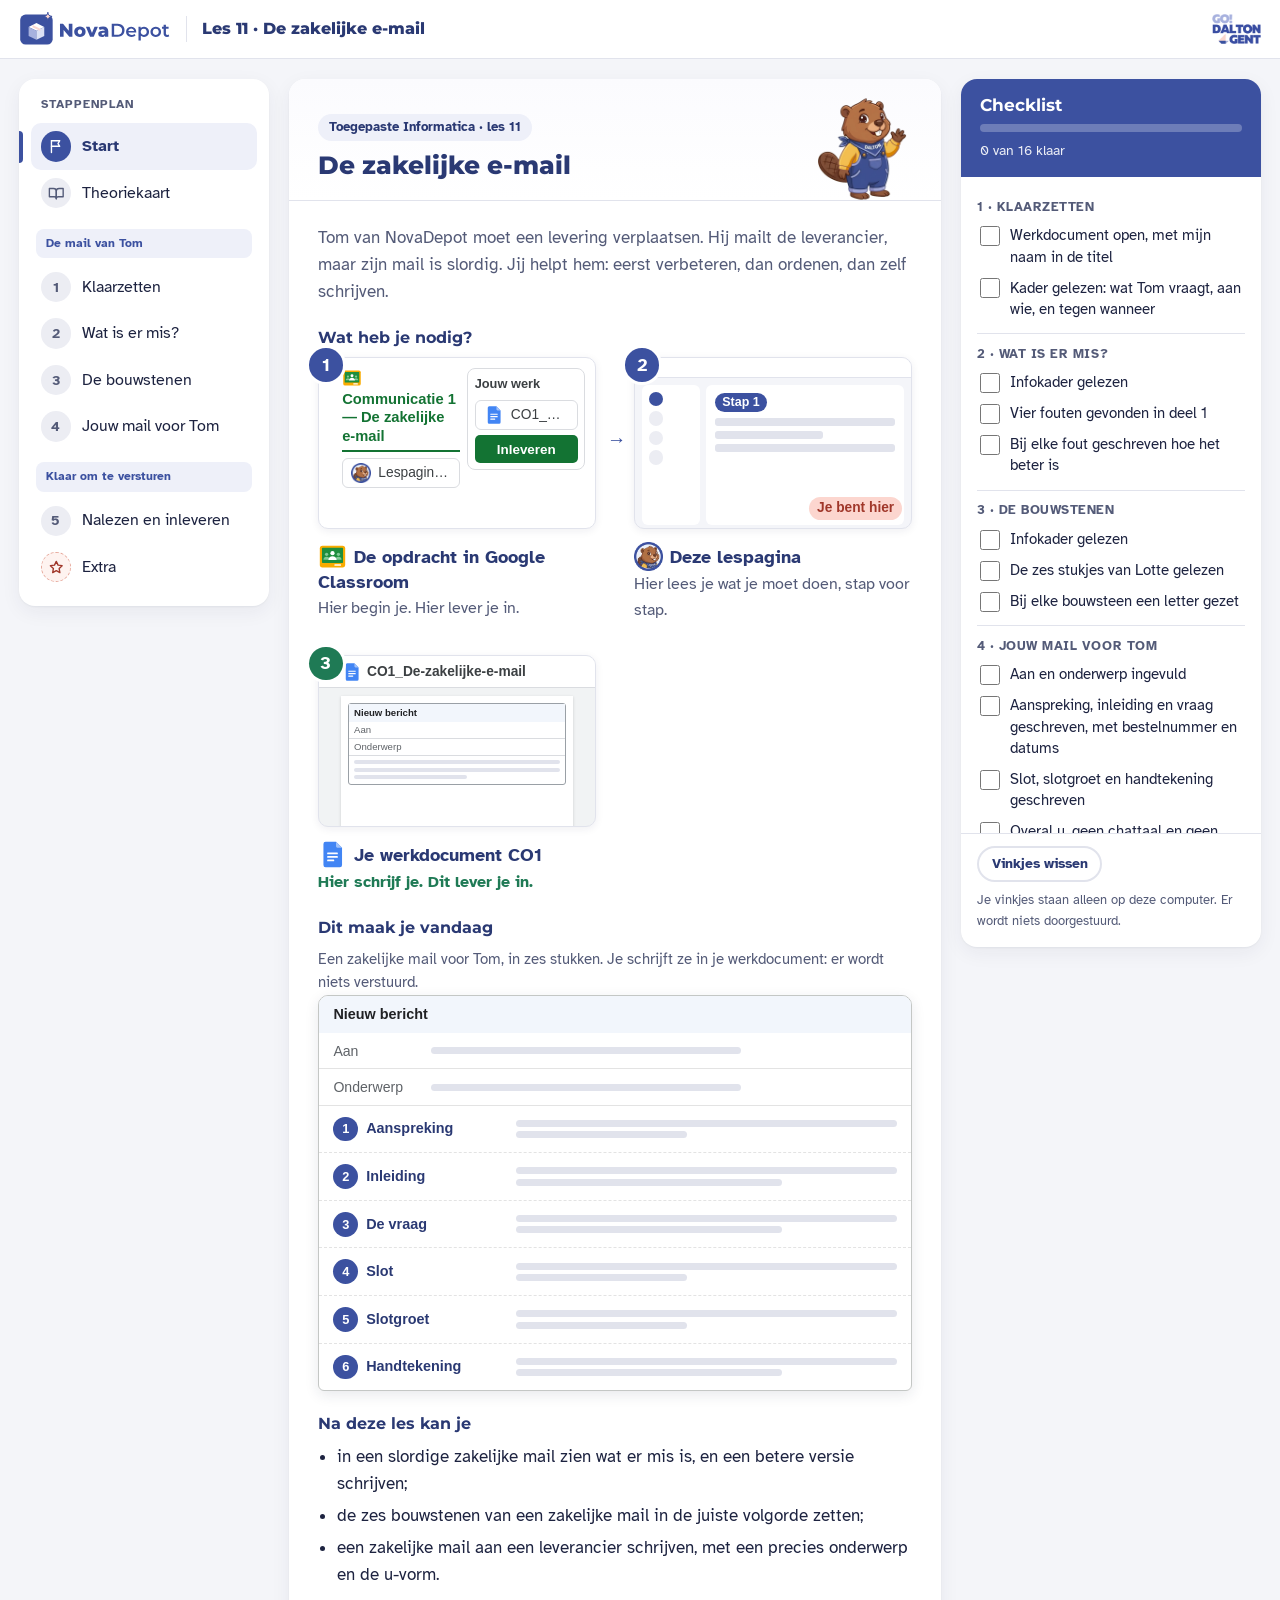
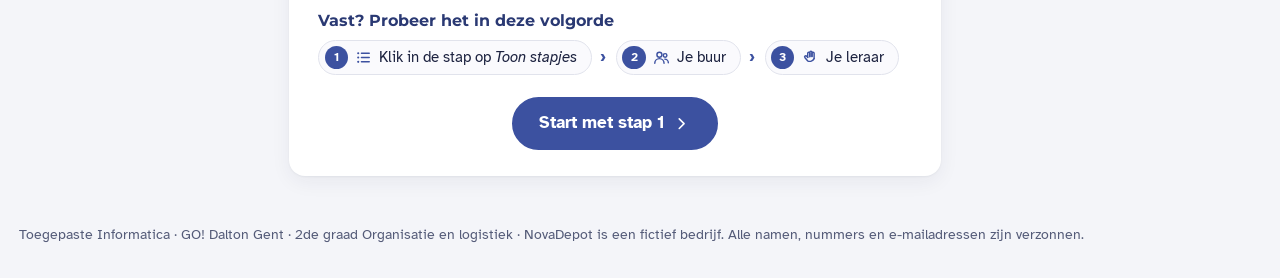
==== index.html @ 50ec6462 "Les 11 ORLO: De zakelijke e-mail (Communicatie 1) Co-Authored-By: Claude Sonnet 5.5 <noreply@anthrop" ====
<!DOCTYPE html>
<html lang="nl-BE">
<head>
  <meta charset="UTF-8">
  <meta name="viewport" content="width=device-width, initial-scale=1">
  <title>Lespagina · Les 11 · De zakelijke e-mail · NovaDepot</title>
  <link rel="icon" href="assets/logos/lespagina-icon.png" type="image/png">
  <link rel="stylesheet" href="css/style.css">
</head>
<body data-storage="novadepot_mail_v1_" data-modus-start="stap" data-laatste-stap="5" data-ai-hulp="uit">

<!-- Pictogrammen: eenvoudige lijntekeningen, eigen werk. Gebruik: een svg met class "ic" en daarin use met href naar het symbool. -->
<svg xmlns="http://www.w3.org/2000/svg" style="display:none">
  <symbol id="i-flag" viewBox="0 0 24 24"><path d="M5 21V4"/><path d="M5 4h12l-2.5 4 2.5 4H5"/></symbol>
  <symbol id="i-book" viewBox="0 0 24 24"><path d="M2 5h6a4 4 0 0 1 4 4v11a3 3 0 0 0-3-3H2z"/><path d="M22 5h-6a4 4 0 0 0-4 4v11a3 3 0 0 1 3-3h7z"/></symbol>
  <symbol id="i-check" viewBox="0 0 24 24"><path d="M5 12.5l4.5 4.5L19 7.5"/></symbol>
  <symbol id="i-check-circle" viewBox="0 0 24 24"><circle cx="12" cy="12" r="9"/><path d="M8 12.5l2.7 2.7L16 10"/></symbol>
  <symbol id="i-list" viewBox="0 0 24 24"><path d="M9 6h11M9 12h11M9 18h11"/><path d="M4.5 6h.01M4.5 12h.01M4.5 18h.01" stroke-width="3"/></symbol>
  <symbol id="i-bulb" viewBox="0 0 24 24"><path d="M9 18h6M10 21h4"/><path d="M12 3a6 6 0 0 0-4 10.5c.7.7 1 1.5 1 2.5h6c0-1 .3-1.8 1-2.5A6 6 0 0 0 12 3z"/></symbol>
  <symbol id="i-alert" viewBox="0 0 24 24"><path d="M12 3.5l9.5 17h-19z"/><path d="M12 10v4.5M12 17.5h.01"/></symbol>
  <symbol id="i-help" viewBox="0 0 24 24"><circle cx="12" cy="12" r="9"/><path d="M9.6 9.3a2.5 2.5 0 1 1 3.4 2.5c-.6.3-1 .8-1 1.5v.4M12 17h.01"/></symbol>
  <symbol id="i-monitor" viewBox="0 0 24 24"><rect x="3" y="4" width="18" height="12" rx="2"/><path d="M8 20h8M12 16v4"/></symbol>
  <symbol id="i-folder" viewBox="0 0 24 24"><path d="M3 6.5A1.5 1.5 0 0 1 4.5 5H9l2 2h8.5A1.5 1.5 0 0 1 21 8.5v10a1.5 1.5 0 0 1-1.5 1.5h-15A1.5 1.5 0 0 1 3 18.5z"/></symbol>
  <symbol id="i-doc" viewBox="0 0 24 24"><path d="M6 3h8l4 4v14H6z"/><path d="M14 3v4h4M9 12h6M9 16h6"/></symbol>
  <symbol id="i-download" viewBox="0 0 24 24"><path d="M12 3v12M7 10l5 5 5-5M4 20h16"/></symbol>
  <symbol id="i-send" viewBox="0 0 24 24"><path d="M12 15V3M7 8l5-5 5 5"/><path d="M4 14v6h16v-6"/></symbol>
  <symbol id="i-pen" viewBox="0 0 24 24"><path d="M4 20h4L19 9l-4-4L4 16z"/><path d="M13 7l4 4"/></symbol>
  <symbol id="i-layers" viewBox="0 0 24 24"><path d="M12 3l9 5-9 5-9-5z"/><path d="M3 13l9 5 9-5"/></symbol>
  <symbol id="i-chat" viewBox="0 0 24 24"><path d="M4 5h16v11H9l-5 4z"/></symbol>
  <symbol id="i-star" viewBox="0 0 24 24"><path d="M12 3.5l2.6 5.4 5.9.8-4.3 4.1 1 5.9L12 16.9l-5.2 2.8 1-5.9-4.3-4.1 5.9-.8z"/></symbol>
  <symbol id="i-link" viewBox="0 0 24 24"><path d="M10 14a4 4 0 0 0 5.7 0l3-3a4 4 0 0 0-5.7-5.7l-1 1"/><path d="M14 10a4 4 0 0 0-5.7 0l-3 3a4 4 0 0 0 5.7 5.7l1-1"/></symbol>
  <symbol id="i-spark" viewBox="0 0 24 24"><path d="M11 3l1.9 5.1L18 10l-5.1 1.9L11 17l-1.9-5.1L4 10l5.1-1.9z"/><path d="M18.5 14.5l.8 2.2 2.2.8-2.2.8-.8 2.2-.8-2.2-2.2-.8 2.2-.8z"/></symbol>
  <symbol id="i-hand" viewBox="0 0 24 24"><path d="M8 12V6a1.5 1.5 0 0 1 3 0v5"/><path d="M11 10.5V4.5a1.5 1.5 0 0 1 3 0v6"/><path d="M14 10.5V6a1.5 1.5 0 0 1 3 0v7.5"/><path d="M8 11.5l-1.5-1.5a1.6 1.6 0 0 0-2.3 2.3l3.6 4.2A6.5 6.5 0 0 0 17 13.5"/></symbol>
  <symbol id="i-users" viewBox="0 0 24 24"><circle cx="9" cy="8" r="3.5"/><path d="M2.5 20a6.5 6.5 0 0 1 13 0"/><circle cx="17" cy="9" r="2.5"/><path d="M16.5 14.2a5 5 0 0 1 5 5"/></symbol>
  <symbol id="i-left" viewBox="0 0 24 24"><path d="M15 6l-6 6 6 6"/></symbol>
  <symbol id="i-right" viewBox="0 0 24 24"><path d="M9 6l6 6-6 6"/></symbol>
  <symbol id="i-calendar" viewBox="0 0 24 24"><rect x="3.5" y="5" width="17" height="15" rx="2"/><path d="M8 3v4M16 3v4M3.5 10h17"/></symbol>
  <symbol id="i-hash" viewBox="0 0 24 24"><path d="M9.5 4L7.5 20M16.5 4l-2 16M4 9h16M3.5 15h16"/></symbol>
  <symbol id="i-sort" viewBox="0 0 24 24"><path d="M4 7h9M4 12h6M4 17h3"/><path d="M17 5v14M14 16l3 3 3-3"/></symbol>
  <symbol id="i-info" viewBox="0 0 24 24"><circle cx="12" cy="12" r="9"/><path d="M12 11v5.5M12 7.6h.01"/></symbol>
  <symbol id="i-lock" viewBox="0 0 24 24"><rect x="5" y="11" width="14" height="9" rx="2"/><path d="M8 11V8a4 4 0 0 1 8 0v3"/></symbol>
  <symbol id="i-mail" viewBox="0 0 24 24"><rect x="3" y="5" width="18" height="14" rx="2"/><path d="M3.5 7l8.5 6 8.5-6"/></symbol>
</svg>

<div class="teacher-banner">Leraarweergave: de roze kaders tonen waar je een screenshot kan plaatsen. Leerlingen zien die kaders niet.</div>

<header class="topbar">
  <div class="topbar-inner">
    <a class="brand" href="index.html" title="Naar het begin van de les">
      <img src="assets/novadepot-logo.svg" alt="NovaDepot">
      <span class="brand-lesson">Les 11 · De zakelijke e-mail</span>
    </a>
    <span class="topbar-spacer"></span>
    <img class="dalton-mark" src="assets/dalton-gent-logo.png" alt="GO! Dalton Gent">
  </div>
</header>

<div class="layout">

  <!-- ============ LINKS: de route ============ -->
  <nav class="route" aria-label="Stappenplan">
    <p class="route-title">Stappenplan</p>
    <button class="nav-btn" type="button" data-step="start"><span class="nav-num"><svg class="ic" aria-hidden="true"><use href="#i-flag"/></svg></span><span class="nav-lbl">Start</span></button>
    <button class="nav-btn" type="button" data-step="theorie"><span class="nav-num"><svg class="ic" aria-hidden="true"><use href="#i-book"/></svg></span><span class="nav-lbl">Theoriekaart</span></button>

    <p class="route-group">De mail van Tom</p>
    <button class="nav-btn" type="button" data-step="1"><span class="nav-num"><span class="nav-n">1</span><svg class="ic nav-check" aria-hidden="true"><use href="#i-check"/></svg></span><span class="nav-lbl">Klaarzetten</span></button>
    <button class="nav-btn" type="button" data-step="2"><span class="nav-num"><span class="nav-n">2</span><svg class="ic nav-check" aria-hidden="true"><use href="#i-check"/></svg></span><span class="nav-lbl">Wat is er mis?</span></button>
    <button class="nav-btn" type="button" data-step="3"><span class="nav-num"><span class="nav-n">3</span><svg class="ic nav-check" aria-hidden="true"><use href="#i-check"/></svg></span><span class="nav-lbl">De bouwstenen</span></button>
    <button class="nav-btn" type="button" data-step="4"><span class="nav-num"><span class="nav-n">4</span><svg class="ic nav-check" aria-hidden="true"><use href="#i-check"/></svg></span><span class="nav-lbl">Jouw mail voor Tom</span></button>

    <p class="route-group">Klaar om te versturen</p>
    <button class="nav-btn" type="button" data-step="5"><span class="nav-num"><span class="nav-n">5</span><svg class="ic nav-check" aria-hidden="true"><use href="#i-check"/></svg></span><span class="nav-lbl">Nalezen en inleveren</span></button>
    <button class="nav-btn extra" type="button" data-step="extra"><span class="nav-num"><svg class="ic" aria-hidden="true"><use href="#i-star"/></svg></span><span class="nav-lbl">Extra</span></button>
  </nav>

  <!-- ============ MIDDEN: één stap tegelijk ============ -->
  <main id="main">

    <!-- ===== START ===== -->
    <section class="pane" id="pane-start" aria-labelledby="h-start">
      <article class="card">
        <header class="card-head met-mascotte">
          <div>
            <div class="tags"><span class="tag tag-where">Toegepaste Informatica · les 11</span></div>
            <h1 id="h-start">De zakelijke e-mail</h1>
          </div>
          <img class="mascotte-kop" src="assets/mascotte/dalton_welkom.webp" alt="" width="120" height="120">
        </header>
        <div class="card-body">
          <p class="intro">Tom van NovaDepot moet een levering verplaatsen. Hij mailt de leverancier, maar zijn mail is slordig. Jij helpt hem: eerst verbeteren, dan ordenen, dan zelf schrijven.</p>

          <h2 class="sec">Wat heb je nodig?</h2>
          <ol class="nodig">
            <li class="nodig-item">
              <div class="mock mock-opdracht" aria-hidden="true">
                <div class="mo-midden">
                  <div class="mo-titel"><img class="logo" src="assets/logos/classroom.svg" alt="">Communicatie 1 — De zakelijke e-mail</div>
                  <div class="mo-chip"><img class="logo" src="assets/logos/lespagina.webp" alt=""><span>Lespagina · Les 11</span></div>
                </div>
                <div class="mo-werk">
                  <div class="mo-werk-kop">Jouw werk</div>
                  <div class="mo-chip"><img class="logo" src="assets/logos/docs.svg" alt=""><span>CO1_De-zakelijke-e-mail</span></div>
                  <div class="mo-knop">Inleveren</div>
                </div>
              </div>
              <p class="nodig-naam"><img class="logo" src="assets/logos/classroom.svg" alt="">De opdracht in Google Classroom</p>
              <p class="nodig-uitleg">Hier begin je. Hier lever je in.</p>
            </li>
            <li class="nodig-item">
              <div class="mock mock-lespagina" aria-hidden="true">
                <div class="ml-balk"></div>
                <div class="ml-midden">
                  <div class="ml-route"><span></span><span></span><span></span><span></span></div>
                  <div class="ml-stap"><span class="ml-tag">Stap 1</span><span class="ml-lijn"></span><span class="ml-lijn kort"></span><span class="ml-lijn"></span></div>
                </div>
                <div class="ml-hier">Je bent hier</div>
              </div>
              <p class="nodig-naam"><img class="logo" src="assets/logos/lespagina.webp" alt="">Deze lespagina</p>
              <p class="nodig-uitleg">Hier lees je wat je moet doen, stap voor stap.</p>
            </li>
            <li class="nodig-item inleveren">
              <div class="mock mock-werkdocument" aria-hidden="true">
                <div class="mw-balk"><img class="logo" src="assets/logos/docs.svg" alt="">CO1_De-zakelijke-e-mail</div>
                <div class="mw-blad"><div class="mw-venster"><div class="mw-kop">Nieuw bericht</div><div class="mw-veld">Aan</div><div class="mw-veld">Onderwerp</div><div class="mw-tekst"><span></span><span></span><span class="kort"></span></div></div></div>
              </div>
              <p class="nodig-naam"><img class="logo" src="assets/logos/docs.svg" alt="">Je werkdocument CO1</p>
              <p class="nodig-uitleg">Hier schrijf je. Dit lever je in.</p>
            </li>
          </ol>

          <h2 class="sec">Dit maak je vandaag</h2>
          <p class="nodig-noot" style="margin-top:0">Een zakelijke mail voor Tom, in zes stukken. Je schrijft ze in je werkdocument: er wordt niets verstuurd.</p>
          <div class="mailbouw" role="img" aria-label="Tekening van de mail die je maakt: een venster Nieuw bericht met Aan en Onderwerp, en zes stukken met een naam en balkjes: aanspreking, inleiding, de vraag, slot, slotgroet, handtekening."><div class="mb-kop">Nieuw bericht</div><div class="mb-veld"><span class="mb-lbl">Aan</span><i></i></div><div class="mb-veld"><span class="mb-lbl">Onderwerp</span><i></i></div><div class="mb-rij"><span class="mb-naam"><b>1</b>Aanspreking</span><span class="mb-balk"><i></i><i class="kort"></i></span></div><div class="mb-rij"><span class="mb-naam"><b>2</b>Inleiding</span><span class="mb-balk"><i></i><i class="mid"></i></span></div><div class="mb-rij"><span class="mb-naam"><b>3</b>De vraag</span><span class="mb-balk"><i></i><i class="mid"></i></span></div><div class="mb-rij"><span class="mb-naam"><b>4</b>Slot</span><span class="mb-balk"><i></i><i class="kort"></i></span></div><div class="mb-rij"><span class="mb-naam"><b>5</b>Slotgroet</span><span class="mb-balk"><i></i><i class="kort"></i></span></div><div class="mb-rij"><span class="mb-naam"><b>6</b>Handtekening</span><span class="mb-balk"><i></i><i class="mid"></i></span></div></div>

          <h2 class="sec">Na deze les kan je</h2>
          <ul class="doelen">
            <li>in een slordige zakelijke mail zien wat er mis is, en een betere versie schrijven;</li>
            <li>de zes bouwstenen van een zakelijke mail in de juiste volgorde zetten;</li>
            <li>een zakelijke mail aan een leverancier schrijven, met een precies onderwerp en de u-vorm.</li>
          </ul>

          <h2 class="sec">Vast? Probeer het in deze volgorde</h2>
          <ol class="vast">
            <li><svg class="ic" aria-hidden="true"><use href="#i-list"/></svg><span>Klik in de stap op <em>Toon stapjes</em></span></li>
            <li><svg class="ic" aria-hidden="true"><use href="#i-users"/></svg><span>Je buur</span></li>
            <li class="ai-hulp"><svg class="ic" aria-hidden="true"><use href="#i-spark"/></svg><span>AI-hulp in de opdracht</span></li>
            <li><svg class="ic" aria-hidden="true"><use href="#i-hand"/></svg><span>Je leraar</span></li>
          </ol>

          <p class="start-cta"><button class="btn btn-primary" type="button" data-goto="1">Start met stap 1 <svg class="ic" aria-hidden="true"><use href="#i-right"/></svg></button></p>
        </div>
      </article>
    </section>

    <!-- ===== THEORIEKAART ===== -->
    <section class="pane" id="pane-theorie" aria-labelledby="h-theorie">
      <article class="card">
        <header class="card-head">
          <div class="tags"><span class="tag tag-where">Spiekbriefje</span></div>
          <h2 id="h-theorie">Theoriekaart</h2>
        </header>
        <div class="card-body">
          <p class="intro">Alles op één plek. Kom hier terug als je iets niet meer weet.</p>

          <div class="t-grid">
            <section class="t-card">
              <h3><svg class="ic" aria-hidden="true"><use href="#i-layers"/></svg>Zo werkt elke les</h3>
              <ul>
                <li>Je start in Classroom, bij de opdracht van vandaag.</li>
                <li>In de opdracht staan de lespagina en je werkdocument.</li>
                <li>Klaar? Doe de zelftest in de laatste stap. Dan zie je hoe je inlevert.</li>
              </ul>
            </section>
            <section class="t-card">
              <h3><svg class="ic" aria-hidden="true"><use href="#i-mail"/></svg>De zes bouwstenen</h3>
              <ol>
                <li><strong>Aanspreking</strong></li>
                <li><strong>Inleiding</strong>: wie ben je, waarover mail je?</li>
                <li><strong>De vraag</strong>: wat, wanneer en waarom?</li>
                <li><strong>Slot</strong>: tegen wanneer, en bedanken</li>
                <li><strong>Slotgroet</strong></li>
                <li><strong>Handtekening</strong></li>
              </ol>
            </section>
            <section class="t-card">
              <h3><svg class="ic" aria-hidden="true"><use href="#i-hash"/></svg>Het onderwerp</h3>
              <ul>
                <li>Vul <strong>altijd</strong> een onderwerp in: de lezer ziet meteen waarover de mail gaat.</li>
                <li>Maak het precies: niet <em>Vraagje</em>, maar <em>Vraag over factuur 2026-112</em>.</li>
                <li>Een nummer helpt: zo vindt de ontvanger het juiste dossier.</li>
              </ul>
            </section>
            <section class="t-card">
              <h3><svg class="ic" aria-hidden="true"><use href="#i-users"/></svg>De aanspreking en <em>u</em></h3>
              <ul>
                <li>Aan iemand die je niet kent: <em>Beste mevrouw Verhoeven,</em> of <em>Beste meneer Janssens,</em>. Daarna een komma.</li>
                <li>Alleen <em>Beste,</em> klinkt onpersoonlijk. <em>Hey</em> past niet.</li>
                <li>Schrijf overal <strong>u</strong> en <strong>uw</strong>, met een kleine letter. Meng <em>u</em> en <em>je</em> nooit.</li>
              </ul>
            </section>
            <section class="t-card">
              <h3><svg class="ic" aria-hidden="true"><use href="#i-calendar"/></svg>Een vraag aan een leverancier</h3>
              <ul>
                <li>Welke bestelling? Schrijf het <strong>bestelnummer</strong>.</li>
                <li>Welke datum was afgesproken?</li>
                <li>Waarom lukt het niet? Kort en rustig.</li>
                <li>Welke <strong>nieuwe datum</strong> stel je voor?</li>
                <li>Tegen wanneer heb je een antwoord nodig?</li>
              </ul>
            </section>
            <section class="t-card">
              <h3><svg class="ic" aria-hidden="true"><use href="#i-check-circle"/></svg>Slot en slotgroet</h3>
              <ul>
                <li>Zeg <strong>tegen wanneer</strong> je een antwoord nodig hebt. Je mag de lezer vooraf bedanken.</li>
                <li>Een slotgroet zoals <em>Met vriendelijke groeten,</em>. Geen afkorting zoals <em>mvg</em> of <em>gr</em>.</li>
                <li>Heb je na de aanspreking een komma gezet? Zet er dan ook een na de slotgroet.</li>
              </ul>
            </section>
            <section class="t-card">
              <h3><svg class="ic" aria-hidden="true"><use href="#i-pen"/></svg>De handtekening</h3>
              <ul>
                <li>Onder je slotgroet staat je <strong>naam</strong>.</li>
                <li>Daaronder je <strong>functie</strong>, het <strong>bedrijf</strong> en hoe ze je bereiken: een telefoon of een toestelnummer.</li>
              </ul>
            </section>
            <section class="t-card">
              <h3><svg class="ic" aria-hidden="true"><use href="#i-alert"/></svg>Zo niet</h3>
              <ul>
                <li>Geen HOOFDLETTERS: die lezen als roepen.</li>
                <li>Geen uitroeptekens in rij en geen emoji's.</li>
                <li>Geen afkortingen: <em>thx</em>, <em>asap</em>, <em>mvg</em>.</li>
                <li>Geen boze of emotionele mail, ook als er iets misloopt.</li>
              </ul>
            </section>
            <section class="t-card wide">
              <h3><svg class="ic" aria-hidden="true"><use href="#i-chat"/></svg>Woorden</h3>
              <table class="t-rows">
                <tr><th>onderwerp</th><td>de korte titel van je mail: waarover gaat het?</td></tr>
                <tr><th>aanspreking</th><td>de eerste regel van de mail, met de naam van de lezer</td></tr>
                <tr><th>slotgroet</th><td>de afsluiting van de mail</td></tr>
                <tr><th>handtekening</th><td>je gegevens onderaan de mail: naam, functie, bedrijf</td></tr>
                <tr><th>formeel</th><td>beleefd en met afstand, zoals tegen iemand die je niet kent</td></tr>
                <tr><th>leverancier</th><td>het bedrijf dat jou goederen levert</td></tr>
                <tr><th>bestelnummer</th><td>het nummer van een bestelling: zo vindt de leverancier het dossier</td></tr>
              </table>
            </section>

            <section class="t-card wide warn">
              <h3><svg class="ic" aria-hidden="true"><use href="#i-alert"/></svg>Veelgemaakte fouten</h3>
              <ul>
                <li>Geen onderwerp, of een vaag onderwerp zoals <em>Vraagje</em>.</li>
                <li>Geen bestelnummer of geen datum: de leverancier weet niet welke levering het is.</li>
                <li><em>Later leveren</em> zeggen in plaats van een nieuwe datum voor te stellen.</li>
                <li><em>Hey</em> of <em>Hallo</em> aan iemand die je niet kent, of <em>u</em> en <em>je</em> door elkaar.</li>
                <li>Een overdreven reden met uitroeptekens, of een eisende toon.</li>
                <li>Beginnen met <em>Ik</em>.</li>
                <li>Geen handtekening, of alleen een voornaam.</li>
              </ul>
            </section>
          </div>
        </div>
      </article>
    </section>

    <!-- ===== STAP 1 ===== -->
    <section class="pane" id="pane-1" aria-labelledby="h-1">
      <article class="card">
        <header class="card-head">
          <div class="tags"><span class="tag tag-step">Stap 1</span><span class="tag tag-where"><img class="logo" src="assets/logos/docs.svg" alt=""> Werkdocument</span></div>
            <h2 id="h-1">Klaarzetten</h2>
        </header>
        <div class="card-body">
          <p class="intro">Je opent je werkdocument en leest wat Tom vraagt.</p>
          <div class="todo-box">
            <div class="todo-head"><h3><svg class="ic" aria-hidden="true"><use href="#i-list"/></svg> Wat moet je doen?</h3><div class="modus" role="group" aria-label="Hoe wil je de uitleg?"><button type="button" class="modus-btn" data-modus="stap" aria-pressed="true">Stap voor stap</button><button type="button" class="modus-btn" data-modus="kort" aria-pressed="false">Kort</button></div></div>
            <ol class="doe">
<li><details class="stapjes" open><summary><span class="doe-tekst">Open je werkdocument <strong>CO1_De-zakelijke-e-mail</strong>.</span><span class="stapjes-knop" aria-hidden="true"></span></summary>
<ol class="klein">
<li><p>Kijk in je opdracht in <strong class="met-logo"><img class="logo" src="assets/logos/classroom.svg" alt="">Google Classroom</strong> rechts, bij <strong>Jouw werk</strong>.</p><div class="mock mock-opdracht mini-mock" role="img" aria-label="Tekening van de opdracht in Google Classroom. Rechts het vak Jouw werk, in een rood kader."><div class="mo-midden"><div class="mo-titel"><img class="logo" src="assets/logos/classroom.svg" alt="">Communicatie 1 — De zakelijke e-mail</div><div class="mo-chip"><img class="logo" src="assets/logos/lespagina.webp" alt=""><span>Lespagina · Les 11</span></div></div><div class="mo-werk wijs"><div class="mo-werk-kop">Jouw werk</div><div class="mo-chip"><img class="logo" src="assets/logos/docs.svg" alt=""><span>CO1_De-zakelijke-e-mail</span></div><div class="mo-knop">Inleveren</div></div></div></li>
<li><p>Klik op <strong>CO1_De-zakelijke-e-mail</strong>. Jouw naam staat in de titel.</p><div class="mock mock-opdracht mini-mock" role="img" aria-label="Tekening van de opdracht. Bij Jouw werk staat het werkdocument CO1 in een rood kader."><div class="mo-midden"><div class="mo-titel"><img class="logo" src="assets/logos/classroom.svg" alt="">Communicatie 1 — De zakelijke e-mail</div><div class="mo-chip"><img class="logo" src="assets/logos/lespagina.webp" alt=""><span>Lespagina · Les 11</span></div></div><div class="mo-werk"><div class="mo-werk-kop">Jouw werk</div><div class="mo-chip wijs"><img class="logo" src="assets/logos/docs.svg" alt=""><span>CO1_De-zakelijke-e-mail</span></div><div class="mo-knop">Inleveren</div></div></div></li>
</ol>
</details></li>
<li><span class="doe-tekst">Lees het kader bovenaan je werkdocument: wat moet Tom vragen, aan wie, en tegen wanneer?</span><span class="sub">Je gebruikt de feiten in de volgende stappen.</span></li>
            </ol>
          </div>
          <div class="tip"><svg class="ic" aria-hidden="true"><use href="#i-bulb"/></svg><p><strong>Staat jouw naam niet in de titel?</strong> Dan opende je niet je eigen kopie. Klik in je opdracht rechts, bij <em>Jouw werk</em>.</p></div>
        </div>
        <footer class="card-nav">
  <button class="btn" type="button" data-goto="start"><svg class="ic" aria-hidden="true"><use href="#i-left"/></svg> Start</button>
  <button class="btn btn-primary" type="button" data-goto="2">Stap 2 <svg class="ic" aria-hidden="true"><use href="#i-right"/></svg></button>
</footer>
      </article>
    </section>

    <!-- ===== STAP 2 ===== -->
    <section class="pane" id="pane-2" aria-labelledby="h-2">
      <article class="card">
        <header class="card-head">
          <div class="tags"><span class="tag tag-step">Stap 2</span><span class="tag tag-where"><img class="logo" src="assets/logos/docs.svg" alt=""> Werkdocument, deel 1</span></div>
            <h2 id="h-2">Wat is er mis?</h2>
        </header>
        <div class="card-body">
          <p class="intro">Tom schreef al een mail, maar ze is slordig. Jij zoekt vier fouten en schrijft erbij hoe het beter is.</p>
          <div class="todo-box">
            <div class="todo-head"><h3><svg class="ic" aria-hidden="true"><use href="#i-list"/></svg> Wat moet je doen?</h3><div class="modus" role="group" aria-label="Hoe wil je de uitleg?"><button type="button" class="modus-btn" data-modus="stap" aria-pressed="true">Stap voor stap</button><button type="button" class="modus-btn" data-modus="kort" aria-pressed="false">Kort</button></div></div>
            <ol class="doe">
<li><details class="stapjes" open><summary><span class="doe-tekst">Lees de mail van <strong>Tom</strong> in deel 1.</span><span class="stapjes-knop" aria-hidden="true"></span></summary>
<ol class="klein">
<li><p>Zo staat de mail van Tom in je werkdocument. Hij is nog niet verstuurd.<span class="sub">Lees hem één keer rustig. Wat valt je op?</span></p><div class="mail mini-mail" role="group" aria-label="De mail van Tom, zoals hij in deel 1 staat"><div class="mail-kop">Nieuw bericht</div><div class="mail-veld"><span class="mail-lbl">Aan</span><span>verkoop@demelkkan.example</span></div><div class="mail-veld"><span class="mail-lbl">Onderwerp</span><span class="mail-leeg">(leeg)</span></div><div class="mail-tekst"><p>hey,</p><p>ik ben tom van novadepot. kunnen jullie de levering later doen want onze koelcel is kapot!!! &#128517;</p><p>laat iets weten asap</p><p>thx</p><p>tom</p></div></div></li>
</ol>
</details></li>
<li><span class="doe-tekst">Lees het infokader hieronder.</span><span class="sub">Zo schrijf je zakelijk: wat wel en wat niet.</span></li>
<li><details class="stapjes" open><summary><span class="doe-tekst">Vul de tabel van <strong>deel 1</strong> in: vier fouten.</span><span class="stapjes-knop" aria-hidden="true"></span></summary>
<ol class="klein">
<li><p>Kijk naar rij 1. Die is al ingevuld: dat deden we samen.</p><table class="teken-wd" role="img" aria-label="Tekening van de tabel in deel 1. Rij 1 is al ingevuld, rij 2 heeft twee lichtblauwe vakken."><tr><th>Wat is er mis?</th><th>Zo is het beter</th></tr><tr><td class="grijs">Het onderwerp is leeg: Kim Wouters ziet niet waarover de mail gaat.</td><td class="grijs">Levering bestelling 2026-0418 verplaatsen naar vrijdag 30 oktober</td></tr><tr><td class="vak breed"></td><td class="vak breed"></td></tr></table></li>
<li><p>Zoek een fout in de mail van Tom. Typ ze in het lichtblauwe vak bij <strong>Wat is er mis?</strong></p><table class="teken-wd" role="img" aria-label="Tekening van de tabel in deel 1. Het lichtblauwe vak bij Wat is er mis? in rij 2 staat in een rood kader."><tr><th>Wat is er mis?</th><th>Zo is het beter</th></tr><tr><td class="grijs">Het onderwerp is leeg: Kim Wouters ziet niet waarover de mail gaat.</td><td class="grijs">Levering bestelling 2026-0418 verplaatsen naar vrijdag 30 oktober</td></tr><tr><td class="vak breed wijs"></td><td class="vak breed"></td></tr></table></li>
<li><p>Typ in het vak ernaast hoe het <strong>beter</strong> is.</p><table class="teken-wd" role="img" aria-label="Tekening van de tabel in deel 1. Het lichtblauwe vak bij Zo is het beter in rij 2 staat in een rood kader."><tr><th>Wat is er mis?</th><th>Zo is het beter</th></tr><tr><td class="grijs">Het onderwerp is leeg: Kim Wouters ziet niet waarover de mail gaat.</td><td class="grijs">Levering bestelling 2026-0418 verplaatsen naar vrijdag 30 oktober</td></tr><tr><td class="vak breed"></td><td class="vak breed wijs"></td></tr></table></li>
<li><p>Doe hetzelfde in rij 3, 4 en 5.<span class="sub">Dan heb je vier fouten gevonden.</span></p></li>
</ol>
</details></li>
            </ol>
          </div>
<div class="info" role="group" aria-labelledby="info-zakelijk">
  <div class="info-kop"><svg class="ic" aria-hidden="true"><use href="#i-info"/></svg><span class="info-soort">Info</span><h3 id="info-zakelijk">Zo schrijf je zakelijk</h3><span class="info-bij">bij deel 1</span></div>
  <div class="info-body">
          <ul>
            <li>Een <strong>precies onderwerp</strong>: waarover gaat de mail? Welke bestelling, en wat vraag je?</li>
            <li>Aan iemand die je niet kent: <em>Beste mevrouw …,</em> of <em>Beste meneer …,</em>, met de familienaam.</li>
            <li>Schrijf overal <strong>u</strong>, niet <em>je</em> of <em>jullie</em>.</li>
            <li>Begin niet met <em>ik</em>. Schrijf bijvoorbeeld <em>Mijn naam is …</em></li>
            <li>Zeg welke bestelling het is en welke datum.</li>
            <li>Geen HOOFDLETTERS: die lezen als roepen. Geen uitroeptekens in rij, geen emoji's.</li>
            <li>Geen afkortingen zoals <em>mvg</em>, <em>thx</em> of <em>asap</em>.</li>
            <li>Blijf rustig en zakelijk, ook als er iets misloopt.</li>
            <li>Sluit af met een slotgroet en je naam.</li>
          </ul>
  </div>
</div>
          <div class="tip"><svg class="ic" aria-hidden="true"><use href="#i-bulb"/></svg><p><strong>Vind je meer dan vier fouten?</strong> Kies de vier die je het belangrijkst vindt.</p></div>
        </div>
        <footer class="card-nav">
  <button class="btn" type="button" data-goto="1"><svg class="ic" aria-hidden="true"><use href="#i-left"/></svg> Stap 1</button>
  <button class="btn btn-primary" type="button" data-goto="3">Stap 3 <svg class="ic" aria-hidden="true"><use href="#i-right"/></svg></button>
</footer>
      </article>
    </section>

    <!-- ===== STAP 3 ===== -->
    <section class="pane" id="pane-3" aria-labelledby="h-3">
      <article class="card">
        <header class="card-head">
          <div class="tags"><span class="tag tag-step">Stap 3</span><span class="tag tag-where"><img class="logo" src="assets/logos/docs.svg" alt=""> Werkdocument, deel 2</span></div>
            <h2 id="h-3">De bouwstenen</h2>
        </header>
        <div class="card-body">
          <p class="intro">Een goede zakelijke mail heeft zes bouwstenen, altijd in dezelfde volgorde. Jij zet de stukjes van de mail van Lotte in de juiste volgorde.</p>
          <div class="todo-box">
            <div class="todo-head"><h3><svg class="ic" aria-hidden="true"><use href="#i-list"/></svg> Wat moet je doen?</h3><div class="modus" role="group" aria-label="Hoe wil je de uitleg?"><button type="button" class="modus-btn" data-modus="stap" aria-pressed="true">Stap voor stap</button><button type="button" class="modus-btn" data-modus="kort" aria-pressed="false">Kort</button></div></div>
            <ol class="doe">
<li><span class="doe-tekst">Lees het infokader hieronder.</span><span class="sub">Daar staan de zes bouwstenen van een zakelijke mail.</span></li>
<li><details class="stapjes" open><summary><span class="doe-tekst">Lees de zes stukjes van de mail van <strong>Lotte</strong> (A tot F).</span><span class="stapjes-knop" aria-hidden="true"></span></summary>
<ol class="klein">
<li><p>Lotte Maes van de personeelsdienst schreef een goede mail. Haar mail staat in zes stukjes, door elkaar, in deel 2.</p><table class="teken-wd" role="img" aria-label="Tekening van de tabel met stukjes in deel 2: een letter links, een stukje van de mail rechts."><tr><th></th><th>Een stukje van de mail van Lotte</th></tr><tr><td><b>A</b></td><td class="wijs">…</td></tr><tr><td><b>B</b></td><td>…</td></tr></table></li>
</ol>
</details></li>
<li><details class="stapjes" open><summary><span class="doe-tekst">Zet bij elke bouwsteen de juiste letter.</span><span class="stapjes-knop" aria-hidden="true"></span></summary>
<ol class="klein">
<li><p>Kijk naar rij 1. Die is al ingevuld: de aanspreking is <strong>B</strong>.</p><table class="teken-wd" role="img" aria-label="Tekening van de tabel Bouwsteen en Letter in deel 2. Rij 1, Aanspreking met de letter B, is al ingevuld."><tr><th>Bouwsteen</th><th>Letter</th></tr><tr><td class="grijs">1 Aanspreking</td><td class="grijs">B</td></tr><tr><td>2 Inleiding</td><td class="vak"></td></tr></table></li>
<li><p>Typ bij rij 2 tot 6 de letter van het stukje dat daarbij past, in het lichtblauwe vak.</p><table class="teken-wd" role="img" aria-label="Tekening van de tabel Bouwsteen en Letter in deel 2. Het lichtblauwe vak bij rij 2 staat in een rood kader."><tr><th>Bouwsteen</th><th>Letter</th></tr><tr><td class="grijs">1 Aanspreking</td><td class="grijs">B</td></tr><tr><td>2 Inleiding</td><td class="vak wijs"></td></tr></table></li>
</ol>
</details></li>
            </ol>
          </div>
<div class="info" role="group" aria-labelledby="info-bouwstenen">
  <div class="info-kop"><svg class="ic" aria-hidden="true"><use href="#i-info"/></svg><span class="info-soort">Info</span><h3 id="info-bouwstenen">De zes bouwstenen</h3><span class="info-bij">bij deel 2</span></div>
  <div class="info-body">
          <p class="info-uitleg">Een zakelijke mail heeft altijd dezelfde opbouw. Het onderwerp staat boven de mail.</p>
          <div class="mailbouw" role="img" aria-label="Tekening van een mail met zes labels: 1 aanspreking, 2 inleiding, 3 de vraag, 4 slot, 5 slotgroet, 6 handtekening. Bij elk label staat een zin uitleg."><div class="mb-kop">Nieuw bericht</div><div class="mb-veld"><span class="mb-lbl">Aan</span><i></i></div><div class="mb-veld"><span class="mb-lbl">Onderwerp</span><i></i></div><div class="mb-rij"><span class="mb-naam"><b>1</b>Aanspreking</span><span class="mb-uitleg">Wie spreek je aan? Beleefd, met een naam.</span></div><div class="mb-rij"><span class="mb-naam"><b>2</b>Inleiding</span><span class="mb-uitleg">Wie ben je, en waarover mail je?</span></div><div class="mb-rij"><span class="mb-naam"><b>3</b>De vraag</span><span class="mb-uitleg">Wat vraag je, wanneer, en waarom?</span></div><div class="mb-rij"><span class="mb-naam"><b>4</b>Slot</span><span class="mb-uitleg">Tegen wanneer wil je een antwoord? Bedank.</span></div><div class="mb-rij"><span class="mb-naam"><b>5</b>Slotgroet</span><span class="mb-uitleg">Een beleefde afsluiting, zonder afkorting.</span></div><div class="mb-rij"><span class="mb-naam"><b>6</b>Handtekening</span><span class="mb-uitleg">Je naam, functie, bedrijf en hoe ze je bereiken.</span></div></div>
          <ul>
            <li>Zet een <strong>witregel</strong> tussen de aanspreking en je tekst, en tussen je tekst en de slotgroet.</li>
          </ul>
  </div>
</div>
          <div class="tip"><svg class="ic" aria-hidden="true"><use href="#i-bulb"/></svg><p><strong>Weet je niet waar te beginnen?</strong> Begin bij wat je zeker weet: de aanspreking staat bovenaan, de handtekening helemaal onderaan.</p></div>
        </div>
        <footer class="card-nav">
  <button class="btn" type="button" data-goto="2"><svg class="ic" aria-hidden="true"><use href="#i-left"/></svg> Stap 2</button>
  <button class="btn btn-primary" type="button" data-goto="4">Stap 4 <svg class="ic" aria-hidden="true"><use href="#i-right"/></svg></button>
</footer>
      </article>
    </section>

    <!-- ===== STAP 4 ===== -->
    <section class="pane" id="pane-4" aria-labelledby="h-4">
      <article class="card">
        <header class="card-head">
          <div class="tags"><span class="tag tag-step">Stap 4</span><span class="tag tag-where"><img class="logo" src="assets/logos/docs.svg" alt=""> Werkdocument, deel 3</span></div>
            <h2 id="h-4">Jouw mail voor Tom</h2>
        </header>
        <div class="card-body">
          <p class="intro">Nu schrijf jij de mail voor Tom, bouwsteen per bouwsteen, met de feiten uit het kader. Tom leest ze na en verstuurt ze zelf.</p>
          <div class="todo-box">
            <div class="todo-head"><h3><svg class="ic" aria-hidden="true"><use href="#i-list"/></svg> Wat moet je doen?</h3><div class="modus" role="group" aria-label="Hoe wil je de uitleg?"><button type="button" class="modus-btn" data-modus="stap" aria-pressed="true">Stap voor stap</button><button type="button" class="modus-btn" data-modus="kort" aria-pressed="false">Kort</button></div></div>
            <ol class="doe">
<li><details class="stapjes" open><summary><span class="doe-tekst">Vul <strong>Aan</strong> in.</span><span class="stapjes-knop" aria-hidden="true"></span></summary>
<ol class="klein">
<li><p>Zoek in het kader bovenaan je werkdocument het adres van de contactpersoon.</p><div class="teken-kader" role="img" aria-label="Tekening van het kader met de feiten bovenaan je werkdocument. De rij Contactpersoon staat in een rood kader."><div class="tk-titel">Tom vraagt een leverancier om een levering te verplaatsen</div><div class="tk-rij"><b>Bestelling</b><i class="kort"></i></div><div class="tk-rij"><b>Afgesproken levering</b><i class="kort"></i></div><div class="tk-rij"><b>Probleem</b><i class="kort"></i></div><div class="tk-rij"><b>Nieuwe datum</b><i class="kort"></i></div><div class="tk-rij wijs"><b>Contactpersoon</b><i class="kort"></i></div><div class="tk-rij"><b>Antwoord nodig</b><i class="kort"></i></div></div></li>
<li><p>Klik in het vak naast <strong>Aan</strong>. Typ het adres.</p><div class="mailbouw werk" role="img" aria-label="Tekening van het venster Nieuw bericht in deel 3. Het vak naast Aan staat in een rood kader."><div class="mb-kop">Nieuw bericht</div><div class="mb-veld"><span class="mb-lbl">Aan</span><span class="mb-vak wijs"></span></div><div class="mb-veld"><span class="mb-lbl">Onderwerp</span><span class="mb-vak"></span></div><div class="mb-rij"><span class="mb-naam">Aanspreking</span><span class="mb-vak "></span></div><div class="mb-rij"><span class="mb-naam">Inleiding</span><span class="mb-vak mid"></span></div><div class="mb-rij"><span class="mb-naam">De vraag</span><span class="mb-vak groot"></span></div><div class="mb-rij"><span class="mb-naam">Slot</span><span class="mb-vak mid"></span></div><div class="mb-rij"><span class="mb-naam">Slotgroet</span><span class="mb-vak "></span></div><div class="mb-rij"><span class="mb-naam">Handtekening</span><span class="mb-vak mid"></span></div></div></li>
</ol>
</details></li>
<li><details class="stapjes" open><summary><span class="doe-tekst">Schrijf een <strong>onderwerp</strong>.</span><span class="stapjes-knop" aria-hidden="true"></span></summary>
<ol class="klein">
<li><p>Klik in het vak naast <strong>Onderwerp</strong>. Typ een onderwerp dat zegt welke bestelling het is en wat Tom vraagt.<span class="sub">Je mag het onderwerp van rij 1 in deel 1 gebruiken.</span></p><div class="mailbouw werk" role="img" aria-label="Tekening van het venster Nieuw bericht in deel 3. Het vak naast Onderwerp staat in een rood kader."><div class="mb-kop">Nieuw bericht</div><div class="mb-veld"><span class="mb-lbl">Aan</span><span class="mb-vak"></span></div><div class="mb-veld"><span class="mb-lbl">Onderwerp</span><span class="mb-vak wijs"></span></div><div class="mb-rij"><span class="mb-naam">Aanspreking</span><span class="mb-vak "></span></div><div class="mb-rij"><span class="mb-naam">Inleiding</span><span class="mb-vak mid"></span></div><div class="mb-rij"><span class="mb-naam">De vraag</span><span class="mb-vak groot"></span></div><div class="mb-rij"><span class="mb-naam">Slot</span><span class="mb-vak mid"></span></div><div class="mb-rij"><span class="mb-naam">Slotgroet</span><span class="mb-vak "></span></div><div class="mb-rij"><span class="mb-naam">Handtekening</span><span class="mb-vak mid"></span></div></div></li>
</ol>
</details></li>
<li><details class="stapjes" open><summary><span class="doe-tekst">Schrijf de mail, <strong>bouwsteen per bouwsteen</strong>, in de vakken.</span><span class="stapjes-knop" aria-hidden="true"></span></summary>
<ol class="klein">
<li><p>Klik naast <strong>Aanspreking</strong>. Schrijf wie je aanspreekt.<span class="sub">Kim Wouters kent Tom niet. Welke aanspreking past?</span></p><div class="mailbouw werk" role="img" aria-label="Tekening van het venster Nieuw bericht in deel 3. Het vak naast Aanspreking staat in een rood kader."><div class="mb-kop">Nieuw bericht</div><div class="mb-veld"><span class="mb-lbl">Aan</span><span class="mb-vak"></span></div><div class="mb-veld"><span class="mb-lbl">Onderwerp</span><span class="mb-vak"></span></div><div class="mb-rij"><span class="mb-naam">Aanspreking</span><span class="mb-vak  wijs"></span></div><div class="mb-rij"><span class="mb-naam">Inleiding</span><span class="mb-vak mid"></span></div><div class="mb-rij"><span class="mb-naam">De vraag</span><span class="mb-vak groot"></span></div><div class="mb-rij"><span class="mb-naam">Slot</span><span class="mb-vak mid"></span></div><div class="mb-rij"><span class="mb-naam">Slotgroet</span><span class="mb-vak "></span></div><div class="mb-rij"><span class="mb-naam">Handtekening</span><span class="mb-vak mid"></span></div></div></li>
<li><p>Klik naast <strong>Inleiding</strong>. Schrijf wie je bent en waarover je mailt.<span class="sub">Je schrijft voor Tom. Begin niet met <em>ik</em>.</span></p><div class="mailbouw werk" role="img" aria-label="Tekening van het venster Nieuw bericht in deel 3. Het vak naast Inleiding staat in een rood kader."><div class="mb-kop">Nieuw bericht</div><div class="mb-veld"><span class="mb-lbl">Aan</span><span class="mb-vak"></span></div><div class="mb-veld"><span class="mb-lbl">Onderwerp</span><span class="mb-vak"></span></div><div class="mb-rij"><span class="mb-naam">Aanspreking</span><span class="mb-vak "></span></div><div class="mb-rij"><span class="mb-naam">Inleiding</span><span class="mb-vak mid wijs"></span></div><div class="mb-rij"><span class="mb-naam">De vraag</span><span class="mb-vak groot"></span></div><div class="mb-rij"><span class="mb-naam">Slot</span><span class="mb-vak mid"></span></div><div class="mb-rij"><span class="mb-naam">Slotgroet</span><span class="mb-vak "></span></div><div class="mb-rij"><span class="mb-naam">Handtekening</span><span class="mb-vak mid"></span></div></div></li>
<li><p>Klik naast <strong>De vraag</strong>. Schrijf wat Tom vraagt.<span class="sub">Welke bestelling? Welke datum was afgesproken? Waarom lukt dat niet? Welke nieuwe datum stelt Tom voor, en tussen welke uren?</span></p><div class="mailbouw werk" role="img" aria-label="Tekening van het venster Nieuw bericht in deel 3. Het grote vak naast De vraag staat in een rood kader."><div class="mb-kop">Nieuw bericht</div><div class="mb-veld"><span class="mb-lbl">Aan</span><span class="mb-vak"></span></div><div class="mb-veld"><span class="mb-lbl">Onderwerp</span><span class="mb-vak"></span></div><div class="mb-rij"><span class="mb-naam">Aanspreking</span><span class="mb-vak "></span></div><div class="mb-rij"><span class="mb-naam">Inleiding</span><span class="mb-vak mid"></span></div><div class="mb-rij"><span class="mb-naam">De vraag</span><span class="mb-vak groot wijs"></span></div><div class="mb-rij"><span class="mb-naam">Slot</span><span class="mb-vak mid"></span></div><div class="mb-rij"><span class="mb-naam">Slotgroet</span><span class="mb-vak "></span></div><div class="mb-rij"><span class="mb-naam">Handtekening</span><span class="mb-vak mid"></span></div></div></li>
<li><p>Klik naast <strong>Slot</strong>. Schrijf tegen wanneer Tom een antwoord nodig heeft. Bedank Kim Wouters.</p><div class="mailbouw werk" role="img" aria-label="Tekening van het venster Nieuw bericht in deel 3. Het vak naast Slot staat in een rood kader."><div class="mb-kop">Nieuw bericht</div><div class="mb-veld"><span class="mb-lbl">Aan</span><span class="mb-vak"></span></div><div class="mb-veld"><span class="mb-lbl">Onderwerp</span><span class="mb-vak"></span></div><div class="mb-rij"><span class="mb-naam">Aanspreking</span><span class="mb-vak "></span></div><div class="mb-rij"><span class="mb-naam">Inleiding</span><span class="mb-vak mid"></span></div><div class="mb-rij"><span class="mb-naam">De vraag</span><span class="mb-vak groot"></span></div><div class="mb-rij"><span class="mb-naam">Slot</span><span class="mb-vak mid wijs"></span></div><div class="mb-rij"><span class="mb-naam">Slotgroet</span><span class="mb-vak "></span></div><div class="mb-rij"><span class="mb-naam">Handtekening</span><span class="mb-vak mid"></span></div></div></li>
<li><p>Klik naast <strong>Slotgroet</strong>. Schrijf een slotgroet, zonder afkorting.</p><div class="mailbouw werk" role="img" aria-label="Tekening van het venster Nieuw bericht in deel 3. Het vak naast Slotgroet staat in een rood kader."><div class="mb-kop">Nieuw bericht</div><div class="mb-veld"><span class="mb-lbl">Aan</span><span class="mb-vak"></span></div><div class="mb-veld"><span class="mb-lbl">Onderwerp</span><span class="mb-vak"></span></div><div class="mb-rij"><span class="mb-naam">Aanspreking</span><span class="mb-vak "></span></div><div class="mb-rij"><span class="mb-naam">Inleiding</span><span class="mb-vak mid"></span></div><div class="mb-rij"><span class="mb-naam">De vraag</span><span class="mb-vak groot"></span></div><div class="mb-rij"><span class="mb-naam">Slot</span><span class="mb-vak mid"></span></div><div class="mb-rij"><span class="mb-naam">Slotgroet</span><span class="mb-vak  wijs"></span></div><div class="mb-rij"><span class="mb-naam">Handtekening</span><span class="mb-vak mid"></span></div></div></li>
<li><p>Klik naast <strong>Handtekening</strong>. Schrijf de naam, de functie, het bedrijf en het toestel van Tom.</p><div class="mailbouw werk" role="img" aria-label="Tekening van het venster Nieuw bericht in deel 3. Het vak naast Handtekening staat in een rood kader."><div class="mb-kop">Nieuw bericht</div><div class="mb-veld"><span class="mb-lbl">Aan</span><span class="mb-vak"></span></div><div class="mb-veld"><span class="mb-lbl">Onderwerp</span><span class="mb-vak"></span></div><div class="mb-rij"><span class="mb-naam">Aanspreking</span><span class="mb-vak "></span></div><div class="mb-rij"><span class="mb-naam">Inleiding</span><span class="mb-vak mid"></span></div><div class="mb-rij"><span class="mb-naam">De vraag</span><span class="mb-vak groot"></span></div><div class="mb-rij"><span class="mb-naam">Slot</span><span class="mb-vak mid"></span></div><div class="mb-rij"><span class="mb-naam">Slotgroet</span><span class="mb-vak "></span></div><div class="mb-rij"><span class="mb-naam">Handtekening</span><span class="mb-vak mid wijs"></span></div></div></li>
</ol>
</details></li>
<li><span class="doe-tekst">Lees de mail nog eens: staat overal <strong>u</strong>?</span><span class="sub">Kijk ook naar de mail van Lotte in deel 2: zo ziet een goede mail eruit. Schrijf ze niet over: Tom vraagt iets anders.</span></li>
            </ol>
          </div>
<div class="info" role="group" aria-labelledby="info-leverancier">
  <div class="info-kop"><svg class="ic" aria-hidden="true"><use href="#i-info"/></svg><span class="info-soort">Info</span><h3 id="info-leverancier">Wat moet de leverancier weten?</h3><span class="info-bij">bij De vraag en Slot</span></div>
  <div class="info-body">
          <ul>
            <li><strong>Welke bestelling</strong>: het bestelnummer. Zo vindt de leverancier meteen het juiste dossier.</li>
            <li>Welke datum was <strong>afgesproken</strong>?</li>
            <li><strong>Waarom</strong> lukt dat niet? Kort en rustig.</li>
            <li>Welke <strong>nieuwe datum</strong> stel je voor, en tussen welke uren?</li>
            <li><strong>Tegen wanneer</strong> heb je een antwoord nodig?</li>
          </ul>
  </div>
</div>
          <p class="nodig-noot">Ziet het bij jou er zo uit? Alle zes de vakken zijn ingevuld, in deze volgorde.</p>
          <div class="mailbouw" role="img" aria-label="Tekening van een ingevulde mail: Aan en Onderwerp zijn ingevuld, en de zes bouwstenen staan in volgorde. Bij elk label staan balkjes in plaats van tekst."><div class="mb-kop">Nieuw bericht</div><div class="mb-veld"><span class="mb-lbl">Aan</span><i></i></div><div class="mb-veld"><span class="mb-lbl">Onderwerp</span><i></i></div><div class="mb-rij"><span class="mb-naam"><b>1</b>Aanspreking</span><span class="mb-balk"><i></i><i class="kort"></i></span></div><div class="mb-rij"><span class="mb-naam"><b>2</b>Inleiding</span><span class="mb-balk"><i></i><i class="mid"></i></span></div><div class="mb-rij"><span class="mb-naam"><b>3</b>De vraag</span><span class="mb-balk"><i></i><i class="mid"></i></span></div><div class="mb-rij"><span class="mb-naam"><b>4</b>Slot</span><span class="mb-balk"><i></i><i class="kort"></i></span></div><div class="mb-rij"><span class="mb-naam"><b>5</b>Slotgroet</span><span class="mb-balk"><i></i><i class="kort"></i></span></div><div class="mb-rij"><span class="mb-naam"><b>6</b>Handtekening</span><span class="mb-balk"><i></i><i class="mid"></i></span></div></div>
          <div class="tip"><svg class="ic" aria-hidden="true"><use href="#i-bulb"/></svg><p><strong>Weet je niet hoe je de vraag begint?</strong> Begin met <em>Kunt u …?</em></p></div>
        </div>
        <footer class="card-nav">
  <button class="btn" type="button" data-goto="3"><svg class="ic" aria-hidden="true"><use href="#i-left"/></svg> Stap 3</button>
  <button class="btn btn-primary" type="button" data-goto="5">Stap 5 <svg class="ic" aria-hidden="true"><use href="#i-right"/></svg></button>
</footer>
      </article>
    </section>

    <!-- ===== STAP 5 ===== -->
    <section class="pane" id="pane-5" aria-labelledby="h-5">
      <article class="card">
        <header class="card-head met-mascotte">
          <div>
            <div class="tags"><span class="tag tag-step">Stap 5</span><span class="tag tag-where"><svg class="ic" aria-hidden="true"><use href="#i-send"/></svg> Opdracht</span><span class="tag tag-where"><img class="logo" src="assets/logos/docs.svg" alt=""> Werkdocument, deel 4</span></div>
            <h2 id="h-5">Nalezen en inleveren</h2>
          </div>
          <img class="mascotte-kop" src="assets/mascotte/dalton_inleveren.webp" alt="" width="120" height="120">
        </header>
        <div class="card-body">
          <p class="intro">Lees je mail na en test jezelf. Alle drie juist? Dan zie je hoe je inlevert.</p>
          <div class="todo-box">
            <div class="todo-head"><h3><svg class="ic" aria-hidden="true"><use href="#i-list"/></svg> Wat moet je doen?</h3><div class="modus" role="group" aria-label="Hoe wil je de uitleg?"><button type="button" class="modus-btn" data-modus="stap" aria-pressed="true">Stap voor stap</button><button type="button" class="modus-btn" data-modus="kort" aria-pressed="false">Kort</button></div></div>
            <ol class="doe">
<li><span class="doe-tekst">Lees je mail nog één keer, woord voor woord.</span><span class="sub">Staat het bestelnummer erin? Staat overal <em>u</em>? Staat er een naam onder?</span></li>
<li><span class="doe-tekst">Doe de <strong>zelftest</strong> hieronder.</span><span class="sub">Alle drie juist? Dan zie je hoe je inlevert.</span></li>
            </ol>
          </div>
          <h3 class="quiz-kop">Zelftest: drie vragen</h3>
          <div class="quiz">
            <div class="quiz-q" data-ok="Juist: het onderwerp zegt welke bestelling het is en wat Tom vraagt." data-nok="Nog niet. Welk onderwerp zegt welke bestelling het is en wat er moet gebeuren?">
              <p>1. Welk onderwerp is het best?</p>
              <div class="opts">
                <button type="button">Vraagje</button>
                <button type="button">Levering</button>
                <button type="button" data-right>Levering bestelling 2026-0418 verplaatsen naar 30 oktober</button>
              </div>
              <p class="feedback" role="status"></p>
            </div>
            <div class="quiz-q" data-ok="Juist: dan weet Kim Wouters welke levering het is, welke datum Tom voorstelt en wanneer ze moet antwoorden." data-nok="Nog niet. Wat heeft Kim Wouters nodig om iets te kunnen doen?">
              <p>2. Wat moet Kim Wouters na je mail zeker weten?</p>
              <div class="opts">
                <button type="button" data-right>Welke bestelling, welke nieuwe datum en tegen wanneer Tom een antwoord wil</button>
                <button type="button">Dat Tom het heel jammer vindt</button>
                <button type="button">Het gsm-nummer van Tom</button>
              </div>
              <p class="feedback" role="status"></p>
            </div>
            <div class="quiz-q" data-ok="Juist: een slotgroet zonder afkorting, met een komma." data-nok="Nog niet. Een afkorting of een uitroepteken past niet in een zakelijke mail.">
              <p>3. Welke slotgroet past in een zakelijke mail?</p>
              <div class="opts">
                <button type="button">Groetjes!!</button>
                <button type="button" data-right>Met vriendelijke groeten,</button>
                <button type="button">mvg</button>
              </div>
              <p class="feedback" role="status"></p>
            </div>
          </div>
          <p class="slot" aria-live="polite" data-codewoord="ENVELOP"><svg class="ic ic-dicht" aria-hidden="true"><use href="#i-lock"/></svg><svg class="ic ic-open" aria-hidden="true"><use href="#i-check-circle"/></svg><span class="slot-tekst">Beantwoord de drie vragen hierboven juist. Dan zie je hier hoe je inlevert.</span></p>
          <div class="todo-box" data-na-zelftest="c5b">
            <div class="todo-head"><h3><svg class="ic" aria-hidden="true"><use href="#i-list"/></svg> Afwerken en inleveren</h3><div class="modus" role="group" aria-label="Hoe wil je de uitleg?"><button type="button" class="modus-btn" data-modus="stap" aria-pressed="true">Stap voor stap</button><button type="button" class="modus-btn" data-modus="kort" aria-pressed="false">Kort</button></div></div>
            <ol class="doe">
<li><details class="stapjes" open><summary><span class="doe-tekst">Typ het codewoord in je werkdocument.</span><span class="stapjes-knop" aria-hidden="true"></span></summary>
<ol class="klein">
<li><p>Scroll naar <strong>Deel 4 — Nalezen</strong>. Typ het codewoord in het vak.<span class="sub">Het codewoord staat in de groene regel hierboven.</span></p><img class="mini" src="assets/stapjes/s5-codewoord.png" alt="Deel 4 Nalezen in het werkdocument: de vraag naar het codewoord van de zelftest, met het vak eronder in een rood kader." loading="lazy"></li>
</ol>
</details></li>
<li><span class="doe-tekst">Loop de <strong>controletabel</strong> onderaan deel 4 na.</span><span class="sub">Typ een x bij wat klopt. Staat er iets open? Werk het eerst af.</span></li>
<li><details class="stapjes" open><summary><span class="doe-tekst">Lever in.</span><span class="stapjes-knop" aria-hidden="true"></span></summary>
<ol class="klein">
<li><p>Klik in je opdracht in <strong class="met-logo"><img class="logo" src="assets/logos/classroom.svg" alt="">Google Classroom</strong> rechts op <span class="ui">Inleveren</span>.</p><div class="mock mock-opdracht mini-mock" role="img" aria-label="Tekening van de opdracht. Bij Jouw werk staat de knop Inleveren in een rood kader."><div class="mo-midden"><div class="mo-titel"><img class="logo" src="assets/logos/classroom.svg" alt="">Communicatie 1 — De zakelijke e-mail</div><div class="mo-chip"><img class="logo" src="assets/logos/lespagina.webp" alt=""><span>Lespagina · Les 11</span></div></div><div class="mo-werk"><div class="mo-werk-kop">Jouw werk</div><div class="mo-chip"><img class="logo" src="assets/logos/docs.svg" alt=""><span>CO1_De-zakelijke-e-mail</span></div><div class="mo-knop wijs">Inleveren</div></div></div></li>
<li><p>Klik in het venster <em>Je werk inleveren?</em> nog eens op <span class="ui">Inleveren</span>.<span class="sub">Daarna staat er rechts <em>Ingeleverd</em>.</span></p></li>
</ol>
</details></li>
            </ol>
            <figure class="clip"><video src="assets/video/inleveren.mp4" poster="assets/video/inleveren.jpg" autoplay loop muted playsinline controls preload="metadata" aria-label="Filmpje: rechts, bij Jouw werk, op Inleveren klikken; in het venster Je werk inleveren? nog eens op Inleveren klikken; daarna staat er Ingeleverd."></video><figcaption>Filmpje van 10 seconden: zo lever je in. Het is een andere opdracht, de knoppen zijn dezelfde.</figcaption></figure>
          </div>
        </div>
        <footer class="card-nav">
  <button class="btn" type="button" data-goto="4"><svg class="ic" aria-hidden="true"><use href="#i-left"/></svg> Stap 4</button>
  <button class="btn btn-primary" type="button" data-goto="extra">Extra <svg class="ic" aria-hidden="true"><use href="#i-right"/></svg></button>
</footer>
      </article>
    </section>

    <!-- ===== EXTRA ===== -->
    <section class="pane" id="pane-extra" aria-labelledby="h-extra">
      <article class="card">
        <header class="card-head">
          <div class="tags"><span class="tag tag-extra">Extra · niet verplicht</span></div>
          <h2 id="h-extra">Voor wie klaar is</h2>
        </header>
        <div class="card-body">
          <p class="intro">Begin hier pas nadat je hebt ingeleverd. Dit telt niet mee.</p>
          <div class="todo-box">
            <h3><svg class="ic" aria-hidden="true"><use href="#i-list"/></svg> Wat kan je doen?</h3>
            <ol class="todo">
              <li><strong>Lees het antwoord van Kim Wouters.</strong> Ze schrijft: <em>“Vrijdag 30 oktober past, maar pas om 11 uur.”</em></li>
              <li><strong>Schrijf een kort antwoord van Tom</strong> in je werkdocument, onder <em>Extra</em>. Bedank haar en bevestig.</li>
              <li><strong>Wil je dat je leraar je antwoord leest?</strong> Klik in je opdracht rechts op <span class="ui">Ongedaan maken</span> en daarna weer op <span class="ui">Inleveren</span>.</li>
            </ol>
          </div>
          <div class="tip warn"><svg class="ic" aria-hidden="true"><use href="#i-alert"/></svg><p><strong>Klik je op Ongedaan maken?</strong> Klik daarna weer op Inleveren. Anders is je werk niet ingeleverd.</p></div>
        </div>
        <footer class="card-nav">
          <button class="btn" type="button" data-goto="5"><svg class="ic" aria-hidden="true"><use href="#i-left"/></svg> Stap 5</button>
          <button class="btn" type="button" data-goto="start">Naar het begin</button>
        </footer>
      </article>
    </section>

  </main>

  <!-- ============ RECHTS: de checklist ============ -->
  <aside class="checklist leeg" id="checklist" aria-labelledby="h-cl">
    <div class="cl-head">
      <h2 id="h-cl">Checklist</h2>
      <div class="cl-bar" role="progressbar" aria-label="Voortgang" aria-valuemin="0" aria-valuemax="100" aria-valuenow="0"><div class="cl-fill" id="clFill"></div></div>
      <p class="cl-count" id="clCount">0 van 0 klaar</p>
    </div>
    <div class="cl-body">
      <div class="cl-group" data-step="1"><h3>1 · Klaarzetten</h3>
        <label class="cl-item"><input type="checkbox" id="c1a"><span>Werkdocument open, met mijn naam in de titel</span></label>
        <label class="cl-item"><input type="checkbox" id="c1b"><span>Kader gelezen: wat Tom vraagt, aan wie, en tegen wanneer</span></label>
      </div>
      <div class="cl-group" data-step="2"><h3>2 · Wat is er mis?</h3>
        <label class="cl-item"><input type="checkbox" id="c2a"><span>Infokader gelezen</span></label>
        <label class="cl-item"><input type="checkbox" id="c2b"><span>Vier fouten gevonden in deel 1</span></label>
        <label class="cl-item"><input type="checkbox" id="c2c"><span>Bij elke fout geschreven hoe het beter is</span></label>
      </div>
      <div class="cl-group" data-step="3"><h3>3 · De bouwstenen</h3>
        <label class="cl-item"><input type="checkbox" id="c3a"><span>Infokader gelezen</span></label>
        <label class="cl-item"><input type="checkbox" id="c3b"><span>De zes stukjes van Lotte gelezen</span></label>
        <label class="cl-item"><input type="checkbox" id="c3c"><span>Bij elke bouwsteen een letter gezet</span></label>
      </div>
      <div class="cl-group" data-step="4"><h3>4 · Jouw mail voor Tom</h3>
        <label class="cl-item"><input type="checkbox" id="c4a"><span>Aan en onderwerp ingevuld</span></label>
        <label class="cl-item"><input type="checkbox" id="c4b"><span>Aanspreking, inleiding en vraag geschreven, met bestelnummer en datums</span></label>
        <label class="cl-item"><input type="checkbox" id="c4c"><span>Slot, slotgroet en handtekening geschreven</span></label>
        <label class="cl-item"><input type="checkbox" id="c4d"><span>Overal u, geen chattaal en geen emoji's</span></label>
      </div>
      <div class="cl-group" data-step="5"><h3>5 · Nalezen en inleveren</h3>
        <label class="cl-item"><input type="checkbox" id="c5a"><span>Mijn mail nog eens gelezen</span></label>
        <label class="cl-item"><input type="checkbox" id="c5b"><span>Zelftest: alle drie juist</span></label>
        <label class="cl-item"><input type="checkbox" id="c5c"><span>Codewoord getypt, controletabel nagelezen</span></label>
        <label class="cl-item"><input type="checkbox" id="c5d"><span>Werkdocument ingeleverd</span></label>
      </div>
    </div>
    <div class="cl-foot">
      <button class="btn cl-toggle" type="button" id="clToggle" aria-expanded="false">Toon alles</button>
      <button class="btn" type="button" id="btnReset">Vinkjes wissen</button>
      <p class="cl-note">Je vinkjes staan alleen op deze computer. Er wordt niets doorgestuurd.</p>
    </div>
  </aside>
</div>

<!-- ============ Klaar! ============ -->
<div class="klaar-overlay" id="klaar" role="dialog" aria-modal="true" aria-labelledby="h-klaar" hidden>
  <div class="klaar-card">
    <img class="mascotte-klaar" src="assets/mascotte/dalton_succes.webp" alt="" width="150" height="150">
    <h2 id="h-klaar">Tom is geholpen!</h2>
    <p>Alles is afgevinkt. Heb je nog tijd? Kijk dan bij <strong>Extra</strong>.</p>
    <p>Vertrek je? <strong>Log uit</strong>, of druk op <span class="key">Windows</span> + <span class="key">L</span>.</p>
    <button class="btn btn-primary" type="button" id="klaarSluit">Sluiten</button>
  </div>
</div>

<footer class="site">
  Toegepaste Informatica · GO! Dalton Gent · 2de graad Organisatie en logistiek · NovaDepot is een fictief bedrijf. Alle namen, nummers en e-mailadressen zijn verzonnen.
</footer>

<script src="js/script.js"></script>
</body>
</html>
---- css/style.css ----
/* ==========================================================================
   Les 11 · De zakelijke e-mail (NovaDepot) — leerlingentool
   Toegepaste Informatica · 2de graad Organisatie en logistiek
   (arbeidsmarktgerichte finaliteit) · GO! Dalton Gent · ORLO
   Uit _sjablonen/lespakket (basis: les 06 ORLO, 08-10-2026).

   Opbouw naar het voorbeeld van PedalPro (rustig, één ding tegelijk):
     links   de route (stappenlijst, altijd zichtbaar)
     midden  één stap: titel · één zin · wat moet je doen · één tip · klaar als
     rechts  de checklist met concrete taken (altijd zichtbaar)
   Op een half scherm (< 900 px) staat alles onder elkaar en toont de checklist
   alleen de taken van de stap waarin je zit.

   Huisstijl: Dalton-kleuren. Geen externe bestanden: lettertypes staan in
   assets/fonts (OFL-licentie), pictogrammen staan als SVG in index.html.
   ========================================================================== */

@font-face { font-family: "Atkinson"; src: url("../assets/fonts/atkinson-regular.woff2") format("woff2"); font-weight: 400; font-style: normal; font-display: swap; }
@font-face { font-family: "Atkinson"; src: url("../assets/fonts/atkinson-bold.woff2") format("woff2"); font-weight: 700; font-style: normal; font-display: swap; }
@font-face { font-family: "Atkinson"; src: url("../assets/fonts/atkinson-italic.woff2") format("woff2"); font-weight: 400; font-style: italic; font-display: swap; }
/* Atkinson tekent de nul met een schuine streep (lijkt op Ø). Cijfers daarom uit een systeemlettertype. */
@font-face { font-family: "Atkinson"; src: local("Segoe UI"), local("SegoeUI"), local("Arial"), local("Helvetica"), local("Roboto"); font-weight: 400; unicode-range: U+0030-0039; }
@font-face { font-family: "Atkinson"; src: local("Segoe UI Bold"), local("SegoeUI-Bold"), local("Arial Bold"), local("Arial-BoldMT"), local("Helvetica Bold"), local("Roboto Bold"); font-weight: 700; unicode-range: U+0030-0039; }
/* ook schuin: anders wordt "16.30 uur" in een cursief citaat 16.3Ø (MW les 4, 13-10-2026) */
@font-face { font-family: "Atkinson"; src: local("Segoe UI Italic"), local("SegoeUI-Italic"), local("Arial Italic"), local("Arial-ItalicMT"), local("Helvetica Oblique"), local("Helvetica-Oblique"), local("Roboto Italic"), local("Roboto-Italic"); font-weight: 400; font-style: italic; unicode-range: U+0030-0039; }
@font-face { font-family: "Montserrat"; src: url("../assets/fonts/montserrat-heavy.woff2") format("woff2"); font-weight: 700 900; font-style: normal; font-display: swap; }

:root {
  /* Dalton Gent-huisstijl */
  --navy: #3C51A0;
  --navy-deep: #2A3973;
  --peri: #A7B1DE;
  --peri-soft: #EEF0F9;
  --blush: #FCD6CF;
  --blush-soft: #FEF3F0;
  --paper: #FFFFFF;
  --bg: #F4F5F9;

  --ink: #1D2340;
  --muted: #545B78;
  --line: #E1E3EC;

  --ok: #1F7A55;
  --ok-soft: #EAF6F0;
  --warn: #A0372A;
  --warn-soft: #FDF1EE;
  --tip: #8A5A00;
  --tip-soft: #FFF7E3;

  --radius: 16px;
  --radius-sm: 10px;
  --shadow: 0 1px 2px rgba(29, 35, 64, .05), 0 6px 20px rgba(29, 35, 64, .06);

  --body: "Atkinson", "Segoe UI", Arial, sans-serif;
  --head: "Montserrat", "Segoe UI", Arial, sans-serif;
  --mono: "Courier New", Consolas, monospace;
}

* { box-sizing: border-box; }
html { -webkit-text-size-adjust: 100%; }
body {
  margin: 0;
  font-family: var(--body);
  font-size: 17px;
  line-height: 1.6;
  color: var(--ink);
  background: var(--bg);
}
h1, h2, h3 { font-family: var(--head); color: var(--navy-deep); line-height: 1.2; margin: 0; }
p { margin: 0 0 .8rem; }
p:last-child { margin-bottom: 0; }
a { color: var(--navy); }
code { font-family: var(--mono); font-size: .92em; background: var(--peri-soft); padding: .05rem .3rem; border-radius: 5px; overflow-wrap: anywhere; }
:focus-visible { outline: 3px solid var(--navy); outline-offset: 2px; border-radius: 6px; }
[hidden] { display: none !important; }

/* Pictogrammen (SVG-symbolen bovenaan index.html) */
.ic { width: 1.15em; height: 1.15em; flex-shrink: 0; fill: none; stroke: currentColor; stroke-width: 2; stroke-linecap: round; stroke-linejoin: round; vertical-align: -.2em; }

/* Knop- en toetsnamen */
.ui { font-weight: 700; color: var(--navy-deep); background: var(--peri-soft); padding: 0 .35rem; border-radius: 5px; white-space: nowrap; }
.key { display: inline-block; font-weight: 700; font-size: .9em; border: 1px solid #C4C7D4; border-bottom-width: 3px; border-radius: 6px; background: #fff; padding: 0 .35rem; white-space: nowrap; }

/* ---------- Kopbalk ---------- */
.topbar { background: var(--paper); border-bottom: 1px solid var(--line); }
.topbar-inner { max-width: 1440px; margin: 0 auto; padding: .7rem 1.2rem; display: flex; align-items: center; gap: 1rem; }
.brand { display: flex; align-items: center; gap: .9rem; text-decoration: none; min-width: 0; }
.brand img { height: 36px; width: auto; display: block; flex-shrink: 0; }
.brand-lesson { font-family: var(--head); font-weight: 800; font-size: 1rem; color: var(--navy-deep); white-space: nowrap; overflow: hidden; text-overflow: ellipsis; padding-left: .9rem; border-left: 1px solid var(--line); }
.topbar-spacer { flex: 1; }
.dalton-mark { height: 30px; width: auto; display: block; }

/* ---------- Drie kolommen ---------- */
.layout {
  max-width: 1440px; margin: 0 auto; padding: 1.25rem 1.2rem 3rem;
  display: grid; grid-template-columns: 250px minmax(0, 1fr) 300px; gap: 1.25rem; align-items: start;
}

/* ---------- Links: de route ---------- */
.route { background: var(--paper); border-radius: var(--radius); box-shadow: var(--shadow); padding: 1rem .75rem; position: sticky; top: 1rem; }
.route-title { font-size: .78rem; font-weight: 700; letter-spacing: .08em; text-transform: uppercase; color: var(--muted); padding: 0 .6rem .5rem; margin: 0; }
.route-group { font-size: .78rem; font-weight: 700; color: var(--navy); background: var(--peri-soft); border-radius: 8px; padding: .3rem .6rem; margin: .8rem .3rem .35rem; }
.nav-btn {
  display: flex; align-items: center; gap: .7rem; width: 100%;
  font: inherit; font-size: .97rem; text-align: left; color: var(--ink);
  background: none; border: 0; border-radius: var(--radius-sm); padding: .5rem .6rem; cursor: pointer;
  position: relative;
}
.nav-btn:hover { background: var(--peri-soft); }
.nav-num {
  width: 1.9rem; height: 1.9rem; border-radius: 50%; flex-shrink: 0;
  display: inline-flex; align-items: center; justify-content: center;
  background: #ECEDF3; color: var(--muted); font-weight: 700; font-size: .9rem;
}
.nav-btn[aria-current="step"] { background: var(--peri-soft); font-weight: 700; color: var(--navy-deep); }
.nav-btn[aria-current="step"]::before { content: ""; position: absolute; left: -.75rem; top: .45rem; bottom: .45rem; width: 4px; border-radius: 0 4px 4px 0; background: var(--navy); }
.nav-btn[aria-current="step"] .nav-num { background: var(--navy); color: #fff; }
.nav-btn.done .nav-num { background: var(--ok); color: #fff; }
.nav-btn .nav-check { display: none; }
.nav-btn.done .nav-check { display: block; }
.nav-btn.done .nav-n { display: none; }
.nav-btn.extra .nav-num { background: var(--blush-soft); color: var(--warn); border: 1px dashed #E7A99C; }

/* ---------- Midden: één stap ---------- */
.pane { display: none; }
.pane.active { display: block; }
.card { background: var(--paper); border-radius: var(--radius); box-shadow: var(--shadow); overflow: hidden; }
.card-head { padding: 1.4rem 1.8rem 1.2rem; border-bottom: 1px solid var(--line); background: linear-gradient(180deg, #FBFBFE, #fff); }
.tags { display: flex; flex-wrap: wrap; gap: .45rem; margin-bottom: .65rem; }
.tag { display: inline-flex; align-items: center; gap: .35rem; font-size: .8rem; font-weight: 700; border-radius: 99px; padding: .2rem .7rem; }
.tag-step { background: var(--navy); color: #fff; }
.tag-where { background: var(--peri-soft); color: var(--navy-deep); }
.tag-extra { background: var(--blush); color: var(--warn); }
.card-head h1, .card-head h2 { font-size: 1.55rem; font-weight: 800; }
.card-body { padding: 1.5rem 1.8rem 1.6rem; }

.intro { font-size: 1.05rem; color: var(--muted); margin-bottom: 1.3rem; }

/* "Wat moet je doen?" */
.todo-box { background: #FAFAFD; border: 1px solid var(--line); border-radius: var(--radius-sm); padding: 1.1rem 1.25rem; }
.todo-box h3 { display: flex; align-items: center; gap: .5rem; font-size: 1rem; margin-bottom: .8rem; }
.todo { list-style: none; counter-reset: act; padding: 0; margin: 0; }
.todo > li { counter-increment: act; position: relative; padding-left: 2.4rem; margin-bottom: .85rem; }
.todo > li:last-child { margin-bottom: 0; }
.todo > li::before {
  content: counter(act); position: absolute; left: 0; top: .05rem;
  width: 1.65rem; height: 1.65rem; border-radius: 50%;
  background: var(--navy); color: #fff; font-weight: 700; font-size: .85rem;
  display: flex; align-items: center; justify-content: center;
}
.todo .sub { display: block; color: var(--muted); font-size: .93rem; margin-top: .2rem; }
/* knop naar een bestand in een stap (stap 3: het zip-bestand uit de opdracht), op een eigen regel */
.todo .btn-dl { display: flex; width: fit-content; margin: .45rem 0 .15rem; }

/* Eén tip per stap */
.tip { display: flex; gap: .7rem; align-items: flex-start; background: var(--tip-soft); border-radius: var(--radius-sm); padding: .85rem 1rem; margin-top: 1.1rem; }
.tip .ic { color: var(--tip); margin-top: .15rem; }
.tip.warn { background: var(--warn-soft); }
.tip.warn .ic { color: var(--warn); }

/* Hulp: dichtgeklapt, alleen voor wie het nodig heeft */
.help { margin-top: 1rem; border: 1px solid var(--line); border-radius: var(--radius-sm); }
.help summary { cursor: pointer; padding: .7rem 1rem; font-weight: 700; color: var(--navy); list-style: none; display: flex; align-items: center; gap: .5rem; }
.help summary::-webkit-details-marker { display: none; }
.help summary::after { content: "+"; margin-left: auto; font-size: 1.2rem; line-height: 1; color: var(--muted); }
.help[open] summary::after { content: "–"; }
.help-body { padding: 0 1rem .9rem; }
.help-body > :last-child { margin-bottom: 0; }

/* "Klaar als" */
.result { display: flex; gap: .7rem; align-items: flex-start; background: var(--ok-soft); border-radius: var(--radius-sm); padding: .85rem 1rem; margin: 1.1rem 0 0; }
.result .ic { color: var(--ok); margin-top: .15rem; }

/* Vorige / volgende */
.card-nav { display: flex; justify-content: space-between; gap: .75rem; padding: 1rem 1.8rem 1.4rem; }
.btn {
  display: inline-flex; align-items: center; gap: .4rem;
  font: inherit; font-weight: 700; font-size: .95rem; cursor: pointer; text-decoration: none;
  background: var(--paper); color: var(--navy-deep); border: 2px solid var(--line); border-radius: 99px; padding: .5rem 1.1rem;
}
.btn:hover { border-color: var(--peri); }
.btn-primary { background: var(--navy); border-color: var(--navy); color: #fff; margin-left: auto; }
.btn-primary:hover { background: var(--navy-deep); border-color: var(--navy-deep); }

/* ---------- Rechts: de checklist ---------- */
.checklist { background: var(--paper); border-radius: var(--radius); box-shadow: var(--shadow); position: sticky; top: 1rem; max-height: calc(100vh - 2rem); display: flex; flex-direction: column; overflow: hidden; }
.cl-head { background: var(--navy); color: #fff; padding: 1rem 1.2rem; }
.cl-head h2 { color: #fff; font-size: 1.05rem; margin-bottom: .55rem; }
.cl-bar { height: 8px; background: rgba(255, 255, 255, .25); border-radius: 99px; overflow: hidden; }
.cl-fill { height: 100%; width: 0; background: #fff; border-radius: 99px; transition: width .3s; }
.cl-count { font-size: .85rem; margin: .45rem 0 0; opacity: .9; }
.cl-body { overflow-y: auto; padding: .6rem 1rem 1rem; }
.cl-group { padding: .5rem 0; border-bottom: 1px solid var(--line); }
.cl-group:last-child { border-bottom: 0; }
.cl-group h3 { font-family: var(--body); font-size: .8rem; font-weight: 700; letter-spacing: .04em; text-transform: uppercase; color: var(--muted); margin: .3rem 0 .35rem; }
.cl-group.done h3 { color: var(--ok); }
.cl-group.current h3 { color: var(--navy); }
.cl-item { display: flex; gap: .6rem; align-items: flex-start; padding: .3rem .2rem; border-radius: 8px; cursor: pointer; font-size: .95rem; line-height: 1.4; }
.cl-item:hover { background: var(--peri-soft); }
.cl-item input { width: 20px; height: 20px; margin: .05rem 0 0; accent-color: var(--ok); flex-shrink: 0; cursor: pointer; }
.cl-item input:checked + span { color: var(--muted); text-decoration: line-through; text-decoration-color: rgba(84, 91, 120, .5); }
.cl-foot { padding: .7rem 1rem 1rem; border-top: 1px solid var(--line); display: flex; flex-wrap: wrap; gap: .5rem; align-items: center; }
.cl-foot .btn { font-size: .85rem; padding: .35rem .8rem; }
.cl-note { font-size: .8rem; color: var(--muted); margin: 0; flex-basis: 100%; }
.cl-toggle { display: none; }

/* ---------- Filmpje in Hulp nodig? ---------- */
.help-video { margin: .6rem 0 .8rem; }
.help-video video { width: 100%; max-width: 640px; height: auto; display: block; background: #000;
  border: 1px solid var(--line); border-radius: var(--radius-sm); }
.help-video figcaption { font-size: .88rem; color: var(--muted); margin-top: .3rem; }
/* instructiefilmpje bij een stap: speelt vanzelf, zonder geluid, en herhaalt zich */
.clip { margin: 1rem 0 0; }
.clip video { width: 100%; max-width: 760px; height: auto; display: block; background: #fff;
  border: 1px solid var(--line); border-radius: var(--radius-sm); }
.clip figcaption { font-size: .88rem; color: var(--muted); margin-top: .3rem; }

/* ---------- Startpagina ---------- */
.werkwijze { display: grid; grid-template-columns: repeat(3, minmax(0, 1fr)); gap: .8rem; margin: 0 0 .4rem; }
.werk-tegel { background: #FAFAFD; border: 1px solid var(--line); border-radius: var(--radius-sm); padding: .9rem 1rem; }
.werk-tegel .ic { width: 1.6rem; height: 1.6rem; color: var(--navy); margin-bottom: .35rem; display: block; }
.werk-tegel strong { display: block; color: var(--navy-deep); }
.werk-tegel span { font-size: .92rem; color: var(--muted); }
.werk-tegel.inleveren { background: var(--ok-soft); border-color: #BFE3D1; }
.werk-tegel.inleveren .ic { color: var(--ok); }
.doelen { margin: 0; padding-left: 1.2rem; }
.doelen li { margin-bottom: .3rem; }
.start-cta { text-align: center; margin-top: 1.4rem; }
.start-cta .btn-primary { margin-left: 0; font-size: 1.05rem; padding: .7rem 1.6rem; }
.sec { font-size: 1.02rem; margin: 1.4rem 0 .6rem; }
.sec:first-child { margin-top: 0; }

/* ---------- Theoriekaart ---------- */
.t-grid { display: grid; grid-template-columns: repeat(2, minmax(0, 1fr)); gap: .9rem; }
.t-card { border: 1px solid var(--line); border-radius: var(--radius-sm); padding: 1rem 1.1rem; font-size: .95rem; }
.t-card h3 { display: flex; align-items: center; gap: .55rem; font-size: 1rem; margin-bottom: .55rem; }
.t-card h3 .ic { width: 2rem; height: 2rem; padding: .4rem; border-radius: 9px; background: var(--peri-soft); color: var(--navy); }
.t-card ul { margin: 0; padding-left: 1.1rem; }
.t-card li { margin-bottom: .25rem; }
.t-card li:last-child { margin-bottom: 0; }
.t-card.wide { grid-column: 1 / -1; }
.t-card.warn h3 .ic { background: var(--warn-soft); color: var(--warn); }
.t-rows { width: 100%; border-collapse: collapse; }
.t-rows th, .t-rows td { text-align: left; vertical-align: top; padding: .3rem .4rem .3rem 0; border-bottom: 1px solid var(--line); }
.t-rows tr:last-child th, .t-rows tr:last-child td { border-bottom: 0; }
.t-rows th { white-space: nowrap; padding-right: .8rem; color: var(--navy-deep); }
.t-os { margin: .5rem 0 0; }  /* korte slotregel onder een kaartje */

/* ---------- Mappenboom ---------- */
.tree { font-family: Arial, Helvetica, sans-serif; font-size: .95rem; line-height: 1.75; background: #fff; border: 1px solid var(--line); border-radius: var(--radius-sm); padding: .8rem 1rem; margin: 1rem 0 0; }
.tree ul { list-style: none; margin: 0; padding-left: 1.4rem; border-left: 1px dotted var(--peri); }
.tree > ul { padding-left: 0; border-left: 0; }
.tree .fold::before { content: "📁 "; }
.tree .hint-txt { color: var(--muted); font-size: .86rem; }

/* ---------- Naamkaart ---------- */
.nameplate { border: 2px solid var(--navy); border-radius: var(--radius-sm); overflow: hidden; margin: 0 0 1.2rem; }
.nameplate-head { background: var(--navy); color: #fff; font-weight: 700; padding: .45rem 1rem; font-size: .92rem; }
.nameplate-body { padding: .9rem 1rem; }
.fname { font-family: var(--mono); font-size: 1.02rem; font-weight: 700; display: block; margin-bottom: .6rem; overflow-wrap: anywhere; background: none; padding: 0; }
.fname .d { background: #E4E8F6; padding: 0 .15rem; border-radius: 3px; }
.fname .o { background: #FCD6CF; padding: 0 .15rem; border-radius: 3px; }
.fname .v { background: #DDF1E6; padding: 0 .15rem; border-radius: 3px; }
.legend-name { list-style: none; padding: 0; margin: 0; font-size: .93rem; }
.legend-name li { padding-left: 1.5rem; position: relative; margin-bottom: .2rem; }
.legend-name li::before { content: "■"; position: absolute; left: 0; }
.legend-name li.d::before { color: #A7B1DE; }
.legend-name li.o::before { color: #F2A99C; }
.legend-name li.v::before { color: #9CCFB6; }

/* Kleine tabel in een stap */
.mini { width: 100%; border-collapse: collapse; font-size: .94rem; margin-top: 1rem; }
.mini th, .mini td { text-align: left; vertical-align: top; padding: .4rem .5rem; border-bottom: 1px solid var(--line); }
.mini tr:last-child td { border-bottom: 0; }
.mini th { color: var(--muted); font-size: .85rem; }
.mini td:first-child { font-weight: 700; white-space: nowrap; color: var(--navy-deep); }

/* ---------- Zelftest ---------- */
.quiz { margin: 0 0 1.3rem; }
.quiz-q { margin: 0 0 .8rem; padding: .9rem 1rem; background: #FAFAFD; border: 1px solid var(--line); border-radius: var(--radius-sm); }
.quiz-q > p:first-child { font-weight: 700; margin-bottom: .5rem; }
.opts { display: flex; flex-direction: column; gap: .4rem; }
.quiz-q button { font: inherit; text-align: left; cursor: pointer; background: #fff; border: 2px solid var(--line); border-radius: 8px; padding: .45rem .75rem; }
.quiz-q button:hover { border-color: var(--peri); }
.quiz-q button.right { border-color: var(--ok); background: var(--ok-soft); }
.quiz-q button.wrong { border-color: var(--warn); background: var(--warn-soft); }
.quiz-q .feedback { margin: .5rem 0 0; font-weight: 700; min-height: 1.2em; font-size: .93rem; }

/* ---------- Screenshot-plaatsen ---------- */
figure.shot { margin: 1rem 0 0; display: none; }
figure.shot.loaded { display: block; }
figure.shot img { max-width: 100%; height: auto; border: 1px solid var(--line); border-radius: var(--radius-sm); display: block; }
figure.shot figcaption { font-size: .88rem; color: var(--muted); margin-top: .3rem; }
body.teacher figure.shot:not(.loaded) { display: block; border: 2px dashed #E7A99C; background: var(--blush-soft); border-radius: var(--radius-sm); padding: .7rem .9rem; font-size: .88rem; color: var(--warn); }
.teacher-banner { display: none; }
body.teacher .teacher-banner { display: block; background: #7A2E22; color: #fff; text-align: center; padding: .35rem; font-weight: 700; font-size: .9rem; }

/* ---------- Klaar! ---------- */
.klaar-overlay { position: fixed; inset: 0; background: rgba(29, 35, 64, .45); display: flex; align-items: center; justify-content: center; padding: 1rem; z-index: 50; }
.klaar-card { background: #fff; border-radius: var(--radius); box-shadow: 0 20px 60px rgba(0, 0, 0, .25); max-width: 460px; width: 100%; padding: 1.8rem; text-align: center; }
.klaar-card > .ic { width: 3rem; height: 3rem; color: var(--ok); margin-bottom: .6rem; }
.klaar-card h2 { font-size: 1.4rem; margin-bottom: .6rem; }
.klaar-card .btn { margin-top: 1rem; }

footer.site { max-width: 1440px; margin: 0 auto; padding: 0 1.2rem 2rem; font-size: .85rem; color: var(--muted); }

/* ==========================================================================
   Startpagina: "Wat heb je nodig?" in beelden (sinds 09-10-2026, _afspraken/lespagina.md)
   De beelden zijn tekeningen in HTML en CSS, geen schermafbeeldingen.
   ========================================================================== */
.nodig { list-style: none; counter-reset: nodig; margin: .2rem 0 0; padding: 0; display: grid; grid-template-columns: repeat(3, minmax(0, 1fr)); gap: 1.6rem; }
.nodig-item { counter-increment: nodig; position: relative; display: flex; flex-direction: column; }
.nodig-item::before { content: counter(nodig); position: absolute; top: -.55rem; left: -.55rem; z-index: 1; width: 1.8rem; height: 1.8rem; border-radius: 50%; background: var(--navy); color: #fff; font-weight: 700; font-size: .95rem; display: flex; align-items: center; justify-content: center; box-shadow: 0 0 0 3px #fff; }
.nodig-item.inleveren::before { background: var(--ok); }
.nodig-item + .nodig-item::after { content: "→"; position: absolute; left: -1.3rem; top: 3.4rem; color: var(--navy); font-size: 1.2rem; font-weight: 700; line-height: 1; }
.nodig-naam { font-weight: 700; color: var(--navy-deep); margin: .65rem 0 .1rem; line-height: 1.3; }
.nodig-uitleg { font-size: .93rem; color: var(--muted); margin: 0; }
.nodig-item.inleveren .nodig-uitleg { color: var(--ok); font-weight: 700; }
.nodig-noot { font-size: .92rem; color: var(--muted); margin: 1rem 0 0; }

.mock { height: 136px; border: 1px solid var(--line); border-radius: var(--radius-sm); background: #fff; overflow: hidden; position: relative; font-family: Arial, Helvetica, sans-serif; box-shadow: 0 2px 8px rgba(29, 35, 64, .07); }
.mock .ic { width: .95rem; height: .95rem; }
/* de opdracht in Classroom */
/* de opdracht in Classroom, zoals de leerling ze ziet (demoleerling, 09-10-2026): de bijlagen in het
   midden, het eigen werkdocument en Inleveren rechts onder "Jouw werk" */
.mock-opdracht { padding: .6rem .6rem .6rem 1.45rem; display: grid; grid-template-columns: 1fr 1fr; gap: .45rem; }
.mo-midden { display: flex; flex-direction: column; gap: .38rem; min-width: 0; }
.mo-werk { display: flex; flex-direction: column; gap: .32rem; min-width: 0; border: 1px solid #DADCE0; border-radius: 8px; padding: .35rem .4rem; align-self: start; }
.mo-werk-kop { font-size: .66rem; font-weight: 700; color: #3C4043; }
.mo-chip { display: flex; align-items: center; gap: .35rem; min-width: 0; font-size: .72rem; color: #3C4043; border: 1px solid #DADCE0; border-radius: 6px; padding: .12rem .4rem; }
.mo-knop { font-size: .7rem; font-weight: 700; color: #fff; background: #137333; border-radius: 5px; padding: .12rem .4rem; text-align: center; }
.mo-titel { font-size: .78rem; font-weight: 700; color: #137333; line-height: 1.25; border-bottom: 2px solid #137333; padding-bottom: .3rem; white-space: nowrap; overflow: hidden; text-overflow: ellipsis; }
.mo-chip .ic { color: var(--navy); }
/* deze lespagina */
.mock-lespagina { background: var(--bg); }
.ml-balk { height: 16px; background: #fff; border-bottom: 1px solid var(--line); }
.ml-midden { display: flex; gap: .4rem; padding: .45rem; height: calc(100% - 16px); }
.ml-route { width: 22%; background: #fff; border-radius: 6px; display: flex; flex-direction: column; gap: .32rem; padding: .4rem; }
.ml-route span { width: .7rem; height: .7rem; border-radius: 50%; background: #ECEDF3; }
.ml-route span:first-child { background: var(--navy); }
.ml-stap { flex: 1; background: #fff; border-radius: 6px; padding: .45rem .55rem; display: flex; flex-direction: column; gap: .32rem; }
.ml-tag { align-self: flex-start; font-size: .62rem; font-weight: 700; color: #fff; background: var(--navy); border-radius: 99px; padding: 0 .45rem; }
.ml-lijn { height: 6px; border-radius: 3px; background: #E1E3EC; }
.ml-lijn.kort { width: 60%; }
.ml-hier { position: absolute; right: .55rem; bottom: .5rem; font-size: .68rem; font-weight: 700; color: var(--warn); background: var(--blush); border-radius: 99px; padding: .05rem .5rem; }
/* het werkdocument */
.mock-werkdocument { background: #F1F3F4; }
.mw-balk { display: flex; align-items: center; gap: .3rem; height: 22px; background: #fff; border-bottom: 1px solid #DADCE0; font-size: .7rem; font-weight: 700; color: #3C4043; padding: 0 .45rem 0 1.45rem; white-space: nowrap; overflow: hidden; }
.mw-balk .ic { color: #1A73E8; }
.mw-blad { margin: .45rem auto 0; width: 84%; height: 100%; background: #fff; box-shadow: 0 1px 3px rgba(0, 0, 0, .15); padding: .45rem; }
.mw-venster { border: 1px solid #9AA0A6; border-radius: 3px; font-size: .6rem; color: #5F6368; }
.mw-kop { background: #F2F6FC; color: #202124; font-weight: 700; padding: .08rem .3rem; }
.mw-veld { border-bottom: 1px solid #DADCE0; padding: .02rem .3rem; }
.mw-tekst { padding: .3rem; display: flex; flex-direction: column; gap: .22rem; }
.mw-tekst span { height: 4px; border-radius: 2px; background: #E1E3EC; }
.mw-tekst span.kort { width: 55%; }

/* vier beelden (een les met een werkplek naast het werkdocument, zoals Drive) */
.nodig.vier { grid-template-columns: repeat(4, minmax(0, 1fr)); gap: 1.3rem; }
.nodig.vier .nodig-item + .nodig-item::after { left: -1.15rem; }
.nodig.vier .mock-opdracht { grid-template-columns: minmax(0, 1fr); gap: .35rem; }  /* smal: Jouw werk onder de bijlagen */
.nodig.vier .mo-titel { display: none; }
.mo-chip span { min-width: 0; overflow: hidden; text-overflow: ellipsis; white-space: nowrap; }
/* een map in Drive */
.mock-drive { background: #fff; }
.md-balk { display: flex; align-items: center; height: 24px; padding: 0 .5rem 0 1.45rem; border-bottom: 1px solid #DADCE0; font-size: .68rem; color: #3C4043; white-space: nowrap; overflow: hidden; }
.md-rij { display: flex; align-items: center; gap: .35rem; padding: .28rem .6rem; border-bottom: 1px solid #F1F3F4; font-size: .7rem; color: #3C4043; }
.md-rij .ic { color: #5F6368; }
/* een document met een tabel */
.mw-rijen { display: grid; grid-template-columns: 1fr 2fr; border-top: 1px solid #DADCE0; border-left: 1px solid #DADCE0; }
.mw-rijen span { height: 13px; border-right: 1px solid #DADCE0; border-bottom: 1px solid #DADCE0; }

/* "Vast?": een rij genummerde stapjes; een verborgen stapje telt niet mee */
.vast { list-style: none; counter-reset: vast; margin: 0; padding: 0; display: flex; flex-wrap: wrap; gap: .55rem 1.5rem; align-items: center; }
.vast li { counter-increment: vast; position: relative; display: inline-flex; align-items: center; gap: .45rem; background: #FAFAFD; border: 1px solid var(--line); border-radius: 99px; padding: .3rem .85rem .3rem .35rem; font-size: .93rem; line-height: 1.3; }
.vast li::before { content: counter(vast); width: 1.45rem; height: 1.45rem; flex-shrink: 0; border-radius: 50%; background: var(--navy); color: #fff; font-weight: 700; font-size: .78rem; display: inline-flex; align-items: center; justify-content: center; }
.vast li .ic { color: var(--navy); }
.vast li + li::after { content: "›"; position: absolute; left: -1.05rem; color: var(--navy); font-weight: 700; }

/* AI-hulp (_afspraken/ai-hulp.md): alleen zichtbaar met <body data-ai-hulp="aan"> */
body:not([data-ai-hulp="aan"]) .ai-hulp { display: none !important; }

/* genummerde lijst op een kaartje van de theoriekaart */
.t-delen { margin: 0; padding-left: 1.2rem; }
.t-delen li { margin-bottom: .25rem; }

/* ==========================================================================
   E-mail (MW les 3; ook bruikbaar voor de andere e-maillessen)
   ========================================================================== */
/* een nagemaakt venster "Nieuw bericht" */
.mail { max-width: 640px; margin: 0 0 1.2rem; border: 1px solid #C4C7C5; border-radius: 10px 10px 6px 6px; overflow: hidden; background: #fff; font-family: Arial, Helvetica, sans-serif; font-size: .95rem; color: #202124; box-shadow: 0 4px 14px rgba(29, 35, 64, .1); }
.mail-kop { background: #F2F6FC; font-weight: 700; font-size: .92rem; padding: .5rem .9rem; }
.mail-veld { display: flex; gap: .7rem; padding: .45rem .9rem; border-bottom: 1px solid #E3E3E3; overflow-wrap: anywhere; }
.mail-lbl { color: #5F6368; min-width: 5.4rem; }
.mail-leeg { color: var(--warn); font-style: italic; }
.mail-tekst { padding: .8rem .9rem .3rem; }
.mail-tekst p { margin: 0 0 .9rem; }
.mail-voet { padding: .2rem .9rem .8rem; }
.mail-knop { display: inline-block; background: #0B57D0; color: #fff; font-weight: 700; font-size: .88rem; border-radius: 99px; padding: .35rem 1.1rem; }
/* Aan, Cc, Bcc naast elkaar */
.ccb { display: grid; grid-template-columns: repeat(3, minmax(0, 1fr)); gap: .7rem; margin: 0 0 1.2rem; }
.ccb-vak { display: flex; flex-direction: column; gap: .3rem; background: #FAFAFD; border: 1px solid var(--line); border-radius: var(--radius-sm); padding: .8rem .9rem; font-size: .93rem; line-height: 1.45; }
.ccb-naam { font-family: var(--head); font-weight: 800; font-size: 1.25rem; color: var(--navy-deep); }
/* het bouwplan van een e-mail */
.bouwplan { list-style: none; max-width: 640px; margin: 0 0 1.2rem; padding: 0; border: 2px solid var(--navy); border-radius: var(--radius-sm); overflow: hidden; }
.bouwplan li { display: grid; grid-template-columns: 9.5rem minmax(0, 1fr); border-top: 1px solid var(--line); }
.bouwplan li:first-child { border-top: 0; }
.bp-naam { background: var(--peri-soft); color: var(--navy-deep); font-weight: 700; font-size: .85rem; padding: .45rem .7rem; }
.bp-tekst { padding: .45rem .8rem; font-size: .95rem; }

/* ==========================================================================
   Mascotte: Dalton de bever (sinds 10-10-2026, _afspraken/vormgeving-en-techniek.md)
   Versiering, dus alt="". Alleen op een lichte achtergrond; per scherm hoogstens één grote.
   ========================================================================== */
/* in de kop van de startpagina en van de laatste stap, rechts naast de titel; de voeten staan op de lijn */
.card-head.met-mascotte { display: flex; align-items: flex-end; gap: 1rem; padding-bottom: 0; }
.card-head.met-mascotte > div { flex: 1; min-width: 0; padding-bottom: 1.2rem; }
.mascotte-kop { width: 120px; height: 120px; flex-shrink: 0; margin: -.8rem -.6rem -9px 0; }
/* klein, in "Hulp nodig?", in plaats van het pictogram */
.mascotte-ico { width: 28px; height: 28px; flex-shrink: 0; }
/* de eindmelding (alles afgevinkt), in plaats van het vinkje */
.klaar-card .mascotte-klaar { display: block; width: 150px; height: 150px; margin: -.8rem auto .3rem; }

/* ==========================================================================
   Breedtes
   ========================================================================== */

/* Middelbreed (bv. een half scherm op een grote monitor): checklist onder de stap */
@media (max-width: 1199px) {
  .layout { grid-template-columns: 230px minmax(0, 1fr); }
  .checklist { grid-column: 2; position: static; max-height: none; }
  /* Alleen de taken van de huidige stap; de rest op aanvraag */
  .checklist:not(.alles) .cl-group:not(.current) { display: none; }
  .checklist.leeg:not(.alles) { display: none; }
  .cl-toggle { display: inline-flex; }
}

/* Smal (half scherm op een laptop of Chromebook): alles onder elkaar */
@media (max-width: 899px) {
  body { font-size: 16px; }
  .layout { grid-template-columns: minmax(0, 1fr); padding: .9rem .9rem 2.5rem; gap: .9rem; }
  .checklist { grid-column: auto; }
  .route { position: static; padding: .45rem; display: flex; flex-wrap: wrap; gap: .1rem; align-items: center; }
  .route-title, .route-group { display: none; }
  .nav-btn { width: auto; padding: .25rem; flex-shrink: 0; gap: .45rem; }
  .nav-num { width: 1.75rem; height: 1.75rem; font-size: .85rem; }
  .nav-lbl { display: none; }
  .nav-btn[aria-current="step"] .nav-lbl { display: inline; padding-right: .3rem; white-space: nowrap; }
  .nav-btn[aria-current="step"]::before { display: none; }
  .card-head { padding: 1.1rem 1.1rem 1rem; }
  .card-body { padding: 1.1rem 1.1rem 1.2rem; }
  .card-nav { padding: .8rem 1.1rem 1.1rem; }
  .card-head h1, .card-head h2 { font-size: 1.3rem; }
  .card-head.met-mascotte { padding-bottom: 0; }
  .card-head.met-mascotte > div { padding-bottom: 1rem; }
  .mascotte-kop { width: 84px; height: 84px; margin: -.5rem -.3rem -6px 0; }
  .t-grid, .werkwijze { grid-template-columns: minmax(0, 1fr); }
  .nodig, .ccb { grid-template-columns: minmax(0, 1fr); }
  .nodig-item + .nodig-item::after { content: "↓"; left: 50%; top: -1.35rem; }
  .nodig.vier .nodig-item + .nodig-item::after { left: 50%; }
  .nodig.vier { grid-template-columns: minmax(0, 1fr); }
  .bouwplan li { grid-template-columns: 7.5rem minmax(0, 1fr); }
  .brand-lesson, .dalton-mark { display: none; }
}

/* ===== Stap voor stap / Kort (11-10-2026; eerste proef in MW les 03, overgenomen voor ORLO) =====
   Elke handeling is één regel; open je ze, dan zie je de kleine stapjes, elk met één beeld.
   De knop Stap voor stap / Kort zet ze allemaal open of dicht; een leerling kan ook één regel openen. */
.todo-box { container-type: inline-size; }
.todo-head { display: flex; align-items: center; justify-content: space-between; gap: .6rem 1rem; flex-wrap: wrap; margin-bottom: .9rem; }
.todo-head h3 { margin: 0; }
.modus { display: inline-flex; background: var(--peri-soft); border-radius: 999px; padding: 3px; gap: 2px; }
.modus-btn { font: inherit; font-size: .9rem; font-weight: 700; border: 0; background: transparent; color: var(--navy-deep); padding: .35rem .9rem; border-radius: 999px; cursor: pointer; min-height: 36px; }
.modus-btn[aria-pressed="true"] { background: var(--navy); color: #fff; }
.modus-btn:focus-visible { outline: 3px solid var(--navy-deep); outline-offset: 2px; }

.doe { list-style: none; counter-reset: act; padding: 0; margin: 0; }
.doe > li { counter-increment: act; position: relative; padding-left: 2.4rem; margin-bottom: .8rem; }
.doe > li:last-child { margin-bottom: 0; }
.doe > li::before {
  content: counter(act); position: absolute; left: 0; top: .05rem;
  width: 1.65rem; height: 1.65rem; border-radius: 50%;
  background: var(--navy); color: #fff; font-weight: 700; font-size: .85rem;
  display: flex; align-items: center; justify-content: center;
}
.doe-tekst { font-weight: 700; }
.stapjes > summary { list-style: none; cursor: pointer; display: flex; align-items: flex-start; justify-content: space-between; gap: .75rem; border-radius: 6px; }
.stapjes > summary::-webkit-details-marker { display: none; }
.stapjes > summary:focus-visible { outline: 3px solid var(--navy-deep); outline-offset: 3px; }
.stapjes-knop { flex-shrink: 0; font-size: .82rem; font-weight: 700; color: var(--navy); background: #fff; border: 1px solid var(--peri); border-radius: 999px; padding: .1rem .7rem; white-space: nowrap; margin-top: .1rem; }
.stapjes-knop::before { content: "Toon stapjes \25BE"; }
.stapjes[open] > summary .stapjes-knop::before { content: "Verberg \25B4"; }
.stapjes > summary:hover .stapjes-knop { background: var(--peri-soft); }

.klein { list-style: none; counter-reset: klein; margin: .55rem 0 .2rem; padding: 0; }
.klein > li { counter-increment: klein; display: grid; grid-template-columns: minmax(0, 1fr) minmax(0, 1.3fr); gap: .6rem 1.1rem; align-items: start; padding: .7rem 0 .7rem 2.1rem; position: relative; border-top: 1px solid var(--line); }
.klein > li::before {
  content: counter(klein, lower-alpha); position: absolute; left: 0; top: .78rem;
  width: 1.45rem; height: 1.45rem; border-radius: 50%;
  background: var(--peri-soft); color: var(--navy-deep); font-weight: 700; font-size: .82rem;
  display: flex; align-items: center; justify-content: center;
}
.klein p { margin: 0; }
.klein .sub { display: block; color: var(--muted); font-size: .93rem; margin-top: .25rem; }
.klein .toets-foto { display: block; width: 100%; max-width: 260px; height: auto; margin-top: .55rem; border-radius: 8px; }
.klein img.mini { width: auto; max-width: 100%; height: auto; border: 1px solid var(--line); border-radius: 8px; display: block; justify-self: start; }
@container (max-width: 760px) { .klein > li { grid-template-columns: 1fr; gap: .5rem; } }

/* tekeningen in een stapje: de opdracht in Classroom en de tabbladen van Chrome; .wijs = het rode kader */
.klein .mini-mock { width: 100%; max-width: 360px; height: auto; justify-self: start; }
.wijs { box-shadow: 0 0 0 2px #fff, 0 0 0 5px #C5221F; position: relative; z-index: 1; }
.teken-tabs { display: flex; align-items: flex-end; gap: 4px; width: 100%; max-width: 440px; justify-self: start; background: #DEE3EA; border-radius: 8px 8px 0 0; padding: 8px 10px 0; font-family: "Segoe UI", Arial, sans-serif; font-size: 13px; }
.tt-tab { flex: 1; min-width: 0; display: flex; align-items: center; gap: 6px; background: #EEF1F5; color: #3C4043; border-radius: 8px 8px 0 0; padding: 7px 10px; white-space: nowrap; overflow: hidden; text-overflow: ellipsis; }
.tt-tab.actief { background: #fff; }
.tt-tab i { width: 12px; height: 12px; border-radius: 3px; flex-shrink: 0; }
.tt-tab .f-cls { background: #1E8E3E; }
.tt-tab .f-les { background: var(--navy); }
.tt-tab .f-doc { background: #4285F4; }

/* tekening: de knop Delen rechtsboven in een document (uit het prototype van les 08) */
.teken-delen { display: flex; align-items: center; gap: 14px; background: #F9FBFD; border: 1px solid var(--line); border-radius: 8px; padding: 12px 16px; justify-self: start; }
.teken-delen .t-ico { width: 20px; height: 20px; border: 2px solid #5F6368; border-radius: 4px; }
.teken-delen .t-ico.rond { border-radius: 50%; }
.teken-delen .t-delen { display: inline-flex; align-items: center; gap: 6px; background: #C2E7FF; color: #001D35; font-family: "Segoe UI", Arial, sans-serif; font-weight: 600; font-size: 15px; padding: 8px 18px; border-radius: 20px; box-shadow: 0 0 0 3px #fff, 0 0 0 6px #A0372A; }
.teken-delen .t-delen .ic { width: 16px; height: 16px; }

/* tekeningen van Drive en Windows in een stapje (ORLO, 11-10-2026), als er geen schermafbeelding is; .wijs = het rode kader */
.doe > li > .sub { display: block; color: var(--muted); font-size: .93rem; margin-top: .2rem; }
.tt-tab .f-drv { background: #FBBC04; }
.teken-ui { display: flex; align-items: center; gap: 10px; flex-wrap: wrap; background: #F9FBFD; border: 1px solid var(--line); border-radius: 8px; padding: 12px 14px; justify-self: start; max-width: 100%; font-family: "Segoe UI", Arial, sans-serif; font-size: 14px; color: #1F1F1F; }
.teken-ui.kolom { flex-direction: column; align-items: stretch; gap: 4px; min-width: 240px; }
.teken-ui .t-kop { font-size: 13px; font-weight: 600; color: #444746; padding: 2px 4px 4px; }
.teken-ui .t-rij { display: flex; align-items: center; gap: 8px; padding: 6px 12px; border-radius: 16px; }
.teken-ui .t-rij.tussen { justify-content: space-between; border-radius: 6px; }
.teken-ui .t-rij .ic { width: 16px; height: 16px; color: #4285F4; flex-shrink: 0; }
.teken-ui.menu { background: #fff; box-shadow: 0 2px 6px rgba(60,64,67,.25); }
.teken-ui .t-grijs { color: #747775; }
.teken-ui .t-rol { padding: 3px 10px; border-radius: 6px; }
.teken-ui .t-veld { border: 2px solid #0B57D0; border-radius: 6px; padding: 8px 10px; background: #fff; }
.teken-ui .t-knop { padding: 7px 18px; border-radius: 20px; font-weight: 600; }
.teken-ui .t-knop.blauw { background: #0B57D0; color: #fff; }
.teken-ui .t-knop.tekst { color: #0B57D0; }
.teken-ui .t-map { display: flex; align-items: center; gap: 8px; padding: 5px 10px; border-radius: 6px; }
.teken-ui .t-map .ic { width: 16px; height: 16px; color: #E8A33D; flex-shrink: 0; }
.teken-ui .t-zip .ic { color: #6E6E6E; }

/* ==========================================================================
   Logo's (sinds 11-10-2026, _afspraken/vormgeving-en-techniek.md): Classroom = de opdracht,
   Google Documenten = het werkdocument, de bever in een navy rondje = de lespagina.
   Gebruik: <img class="logo" src="assets/logos/…" alt=""> naast de tekst die het al zegt.
   ========================================================================== */
.logo { width: 1.15em; height: 1.15em; flex-shrink: 0; vertical-align: -.2em; object-fit: contain; }
.mock .logo { width: .95rem; height: .95rem; }
.mo-titel .logo { margin-right: .3rem; vertical-align: -.15rem; }
.werk-tegel .logo { width: 1.6rem; height: 1.6rem; margin-bottom: .35rem; display: block; }
.nodig-naam .logo { margin-right: .35rem; }
.tt-tab .logo { width: 14px; height: 14px; }
.met-logo { white-space: nowrap; }
.met-logo .logo { margin-right: .25em; }
.md-balk .logo { margin-right: .3rem; }

/* ==========================================================================
   Laag scherm (sinds 12-10-2026): leerlingen hebben 1280 x 800, in Chrome blijft ± 650 px hoogte
   over. "Wat moet je doen?" moet zonder scrollen in beeld komen: kop en ruimtes worden compacter.
   ========================================================================== */
@media (max-height: 820px) and (min-width: 900px) {
  .topbar-inner { padding: .35rem 1.2rem; }
  .brand img { height: 30px; }
  .layout { padding-top: .7rem; }
  .card-head { padding: .85rem 1.8rem .75rem; }
  .tags { margin-bottom: .4rem; }
  .card-head h1, .card-head h2 { font-size: 1.4rem; }
  .card-body { padding-top: 1rem; }
  .intro { margin-bottom: .8rem; }
  .nameplate { margin-bottom: .8rem; }
}

/* slepen in Drive (ORLO les 07, 13-10-2026): een bestand en de map waar het naartoe gaat */
.teken-ui .t-bestand .ic { color: #4285F4; }
.teken-ui .t-gesleept { background: #E8F0FE; box-shadow: 0 2px 6px rgba(60,64,67,.25); }
.teken-ui .t-sleep { margin-left: auto; padding-left: 10px; font-size: 13px; font-weight: 700; color: #C5221F; white-space: nowrap; }

/* ==========================================================================
   Startpagina groter (Jonas, 13-10-2026, na ORLO les 07: "Misschien dat de logo's en structuur toch groter
   moet"; _afspraken/lespagina.md): vier beelden in 2 x 2 in plaats van naast elkaar, grotere beelden en logo's.
   ========================================================================== */
.nodig .mock { height: 172px; }
.nodig .mock .logo, .nodig .mock .ic { width: 1.25rem; height: 1.25rem; }
.nodig .mo-chip { font-size: .86rem; gap: .45rem; padding: .2rem .5rem; }
.nodig .mo-titel { font-size: .92rem; }
.nodig .mo-werk-kop { font-size: .8rem; }
.nodig .mo-knop { font-size: .84rem; padding: .2rem .5rem; }
.nodig .md-balk { height: 32px; font-size: .86rem; }
.nodig .md-rij { font-size: .86rem; padding: .4rem .7rem; }
.nodig .mw-balk { height: 32px; font-size: .86rem; }
.nodig .ml-balk { height: 20px; }
.nodig .ml-route span { width: .9rem; height: .9rem; }
.nodig .ml-tag { font-size: .78rem; }
.nodig .ml-lijn { height: 8px; }
.nodig .ml-hier { font-size: .86rem; }
.nodig-naam { font-size: 1.12rem; margin-top: .8rem; }
.nodig-naam .logo { width: 1.6em; height: 1.6em; vertical-align: -.45em; margin-right: .45rem; }
.nodig-uitleg { font-size: 1rem; }
.nodig-item::before { width: 2.1rem; height: 2.1rem; font-size: 1.1rem; }
.nodig.vier { grid-template-columns: repeat(2, minmax(0, 1fr)); gap: 2rem 2.4rem; }
.nodig.vier .nodig-item + .nodig-item::after { left: -1.7rem; top: 4.6rem; }
.nodig.vier .nodig-item:nth-child(odd)::after { content: none; }   /* geen pijl vooraan een nieuwe rij */
.nodig.vier .mock-opdracht { grid-template-columns: 1fr 1fr; gap: .45rem; }
.nodig.vier .mo-titel { display: block; }
@media (max-width: 899px) {
  .nodig.vier { grid-template-columns: minmax(0, 1fr); }
  .nodig.vier .nodig-item + .nodig-item::after { content: "↓"; left: 50%; top: -1.6rem; }
}


/* ===== Les 09 en 11 (13-10-2026): de startpagina en de laatste stap ===== */
/* drie beelden op de startpagina (hoofdsessie, 13-10-2026): ook in twee kolommen, even groot als de vier beelden
   van les 07; het derde beeld staat links op de tweede rij, zonder pijl vooraan */
.nodig:not(.vier) { grid-template-columns: repeat(2, minmax(0, 1fr)); gap: 2rem 2.4rem; }
.nodig:not(.vier) .nodig-item + .nodig-item::after { left: -1.7rem; top: 4.6rem; }
.nodig:not(.vier) .nodig-item:nth-child(odd)::after { content: none; }
@media (max-width: 899px) {
  .nodig:not(.vier) { grid-template-columns: minmax(0, 1fr); }
  .nodig:not(.vier) .nodig-item + .nodig-item::after { content: "↓"; left: 50%; top: -1.6rem; }
}

/* infokader (uit MW les 4, 13-10-2026): wat de leerling leest of gebruikt bij een vraag; Kijk na is groen */
.info { max-width: 640px; margin: 1.3rem 0 1rem; background: var(--peri-soft); border: 1px solid var(--peri); border-radius: var(--radius-sm); overflow: hidden; }
.info-kop { display: flex; flex-wrap: wrap; align-items: center; gap: .3rem .6rem; background: var(--navy); color: #fff; padding: .5rem .9rem; }
.info-kop h3 { color: #fff; font-size: 1rem; margin: 0; }
.info-kop .ic { width: 1.2rem; height: 1.2rem; }
.info-soort { font-size: .72rem; font-weight: 700; letter-spacing: .08em; text-transform: uppercase; background: rgba(255, 255, 255, .2); border-radius: 999px; padding: .1rem .55rem; }
.info-bij { margin-left: auto; font-size: .85rem; font-weight: 700; color: var(--navy-deep); background: #fff; border-radius: 999px; padding: .05rem .65rem; }
.info-body { padding: .85rem .9rem .9rem; }
.info-body ul { margin: 0; padding-left: 1.2rem; }
.info-body li { margin-bottom: .35rem; }
.info-body li:last-child { margin-bottom: 0; }
.info-uitleg { color: var(--muted); font-size: .93rem; margin-bottom: .6rem; }
.info-tabel { width: 100%; border-collapse: collapse; margin: .6rem 0 0; font-size: .95rem; }
.info-tabel th, .info-tabel td { text-align: left; padding: .3rem .5rem; border-bottom: 1px solid var(--peri); vertical-align: top; }
.info-tabel th { color: var(--navy-deep); white-space: nowrap; width: 1%; }
.quiz-kop { font-size: 1.05rem; margin: 1.3rem 0 .6rem; color: var(--navy-deep); }

/* tekening: het scherm van de magazijn-pc met het briefje van Sara */
.teken-scherm { justify-self: start; width: 100%; max-width: 300px; }
.teken-scherm .ts-beeld { background: #DDE3F0; border: 6px solid #3C4043; border-radius: 10px; height: 130px; position: relative; overflow: hidden; }
.teken-scherm .ts-venster { position: absolute; left: 12px; top: 12px; right: 74px; bottom: 12px; background: #fff; border-radius: 4px; padding: 8px; display: flex; flex-direction: column; gap: 6px; }
.teken-scherm .ts-venster span { height: 6px; border-radius: 3px; background: #E1E3EC; }
.teken-scherm .ts-venster span.kort { width: 55%; }
.teken-scherm .ts-briefje { position: absolute; right: 8px; top: 20px; width: 70px; padding: 8px 4px; background: #FFE66D; box-shadow: 0 2px 4px rgba(0,0,0,.3); transform: rotate(4deg); text-align: center; font-family: "Courier New", monospace; font-weight: 700; font-size: 12px; color: #1F1F1F; }
.teken-scherm .ts-voet { height: 8px; width: 60px; margin: 0 auto; background: #3C4043; }
.teken-scherm .ts-voet2 { height: 5px; width: 110px; margin: 0 auto; background: #5F6368; border-radius: 3px; }

/* tekening: een tabel in het werkdocument, met lichtblauwe vakken */
.teken-wd { border-collapse: collapse; background: #fff; font-family: Calibri, Arial, sans-serif; font-size: 13px; justify-self: start; max-width: 100%; }
.teken-wd th { background: #E4E8F6; color: #2A3973; text-align: left; padding: 4px 8px; border: 1px solid #A7B1DE; }
.teken-wd td { padding: 5px 8px; border: 1px solid #A7B1DE; color: #1F1F1F; }
.teken-wd td.grijs { color: #5F6368; font-style: italic; }
.teken-wd td.vak { background: #F3F5FC; min-width: 70px; height: 24px; }
.teken-wd td.vak.breed { min-width: 150px; }

/* tekening: de lijst met toestellen op google.com/devices; toestelnamen en plaatsen zijn grijze balkjes */
.teken-dev { justify-self: start; width: 100%; max-width: 380px; background: #fff; border: 1px solid var(--line); border-radius: 8px; font-family: "Segoe UI", Arial, sans-serif; font-size: 14px; color: #1F1F1F; }
.teken-dev .td-kop { padding: 8px 12px; font-weight: 600; border-bottom: 1px solid var(--line); }
.teken-dev .td-rij { display: flex; align-items: center; gap: 10px; padding: 9px 12px; border-bottom: 1px solid #F1F3F4; }
.teken-dev .td-rij:last-child { border-bottom: 0; }
.teken-dev .td-ic { width: 22px; height: 16px; border: 2px solid #5F6368; border-radius: 3px; flex-shrink: 0; }
.teken-dev .td-ic.tel { width: 12px; height: 20px; }
.teken-dev .td-tekst { display: flex; flex-direction: column; gap: 4px; flex: 1; min-width: 0; }
.teken-dev .td-tekst i { display: block; height: 8px; border-radius: 4px; background: #CBD0DA; width: 60%; }
.teken-dev .td-tekst i.kort { width: 35%; background: #E1E3EC; }
.teken-dev .td-nu { font-size: 12px; color: #137333; font-weight: 600; white-space: nowrap; }
.teken-dev .td-pijl { color: #5F6368; }

/* Inleveren pas na de zelftest (15-10-2026, _afspraken/lespagina.md): de regel onder de zelftest.
   Zonder JavaScript is er geen slot, dus ook geen regel. */
.slot { display: none; }
body.js .slot { display: flex; align-items: center; gap: .6rem; margin: 0 0 1.2rem; padding: .75rem 1rem;
  border-radius: var(--radius-sm); background: var(--peri-soft); color: var(--navy-deep); font-weight: 700; }
.slot .ic { width: 1.3rem; height: 1.3rem; flex-shrink: 0; }
.slot-tekst { line-height: 1.35; }
.slot .ic-open { display: none; }
.slot.open { background: var(--ok-soft); color: var(--ok); }
.slot.open .ic-dicht { display: none; }
.slot.open .ic-open { display: inline-block; }

.slot .codewoord { background: #fff; color: var(--navy-deep); letter-spacing: .06em; padding: .05rem .45rem; border-radius: 6px; border: 1px solid var(--peri); }

/* ==========================================================================
   Les 11 (18-10-2026): een mail met de zes bouwstenen, gelabeld, en het venster Nieuw bericht uit het werkdocument
   Tekeningen in HTML en CSS (_afspraken/vormgeving-en-techniek.md, Tekeningen en beelden). Het label staat op de
   plaats zelf. .mailbouw = de bouwstenen met balkjes of uitleg; .mailbouw.werk = het venster met lichtblauwe vakken
   (zoals in het werkdocument); .wijs = het rode kader.
   ========================================================================== */
.mailbouw { max-width: 640px; margin: 0 0 1.2rem; border: 1px solid #C4C7C5; border-radius: 10px 10px 6px 6px; overflow: hidden; background: #fff; font-family: Arial, Helvetica, sans-serif; font-size: .95rem; color: #202124; box-shadow: 0 4px 14px rgba(29, 35, 64, .1); }
.mb-kop { background: #F2F6FC; font-weight: 700; font-size: .9rem; padding: .45rem .9rem; }
.mb-veld { display: flex; align-items: center; gap: .7rem; padding: .4rem .9rem; border-bottom: 1px solid #E3E3E3; color: #5F6368; font-size: .88rem; }
.mb-lbl { min-width: 5.4rem; }
.mb-veld i, .mb-balk i { display: block; height: 7px; border-radius: 4px; background: #E1E3EC; }
.mb-veld i { flex: 1; max-width: 55%; }
.mb-veld i.kort { max-width: 30%; }
.mb-rij { display: grid; grid-template-columns: 10.5rem minmax(0, 1fr); gap: .2rem .9rem; align-items: center; padding: .6rem .9rem; border-bottom: 1px dashed #E3E3E3; }
.mb-rij:last-child { border-bottom: 0; }
.mb-naam { display: flex; align-items: center; gap: .5rem; font-weight: 700; color: var(--navy-deep); font-size: .9rem; line-height: 1.2; }
.mb-naam b { flex: none; width: 1.55rem; height: 1.55rem; border-radius: 50%; background: var(--navy); color: #fff; display: flex; align-items: center; justify-content: center; font-size: .8rem; }
.mb-balk i { margin: .28rem 0; }
.mb-balk i.kort { width: 45%; }
.mb-balk i.mid { width: 70%; }
.mb-uitleg { font-size: .93rem; line-height: 1.35; }
@media (max-width: 559px) { .mb-rij { grid-template-columns: minmax(0, 1fr); } }
/* het venster uit het werkdocument: een grijs label links, een lichtblauw vak rechts */
.mailbouw.werk { max-width: 400px; margin: 0; font-size: .78rem; box-shadow: none; border-color: #9AA0A6; }
.mailbouw.werk .mb-veld { padding: 0; gap: 0; align-items: stretch; }
.mailbouw.werk .mb-veld .mb-lbl { padding: .35rem .6rem; min-width: 6rem; }
.mailbouw.werk .mb-vak { flex: 1; background: #F3F5FC; min-height: 1.5rem; }
.mailbouw.werk .mb-rij { grid-template-columns: 6rem minmax(0, 1fr); gap: 0; padding: 0; align-items: stretch; border-bottom: 1px solid #E3E3E3; }
.mailbouw.werk .mb-rij:last-child { border-bottom: 0; }
.mailbouw.werk .mb-naam { padding: .35rem .6rem; font-weight: 400; color: #5F6368; font-size: .72rem; align-items: flex-start; }
.mailbouw.werk .mb-vak.mid { min-height: 2.2rem; }
.mailbouw.werk .mb-vak.groot { min-height: 3.6rem; }
.mailbouw .wijs { box-shadow: inset 0 0 0 2px #fff, inset 0 0 0 5px #C5221F; }
/* de mail van Tom in een stapje */
.mail.mini-mail { max-width: 440px; margin: 0; font-size: .8rem; box-shadow: none; }
.mail.mini-mail .mail-tekst { padding: .6rem .8rem .2rem; }
.mail.mini-mail .mail-tekst p { margin: 0 0 .5rem; }
.mail.mini-mail .mail-veld { padding: .3rem .8rem; }
/* het kader met de feiten in het werkdocument, als tekening: alleen de rij die telt heeft tekst */
.teken-kader { justify-self: start; width: 100%; max-width: 400px; background: #EEF0F9; border: 1px solid #A7B1DE; border-radius: 6px; padding: .5rem .6rem; font-family: Calibri, Arial, sans-serif; font-size: 13px; color: #1F1F1F; }
.teken-kader .tk-titel { font-weight: 700; color: #2A3973; margin-bottom: .3rem; }
.teken-kader .tk-rij { display: flex; align-items: center; gap: .6rem; padding: .22rem .3rem; border-radius: 3px; }
.teken-kader .tk-rij b { min-width: 8.4rem; }
.teken-kader .tk-rij i { display: block; flex: 1; height: 6px; border-radius: 3px; background: #C9CFEA; }
.teken-kader .tk-rij i.kort { max-width: 45%; }
/* een lange opdrachttitel op de startpagina mag op twee regels staan (anders: "Communic…") */
.nodig .mo-titel { white-space: normal; overflow: visible; text-overflow: clip; }
/* Chrome tekent geen box-shadow op een tabelcel met samengevoegde randen: het rode kader in de tabeltekeningen
   (.teken-wd) is daarom een outline (ook in les 09 zichtbaar te maken; voorstel voor het sjabloon) */
.teken-wd td.wijs { box-shadow: none; outline: 4px solid #C5221F; outline-offset: -3px; }
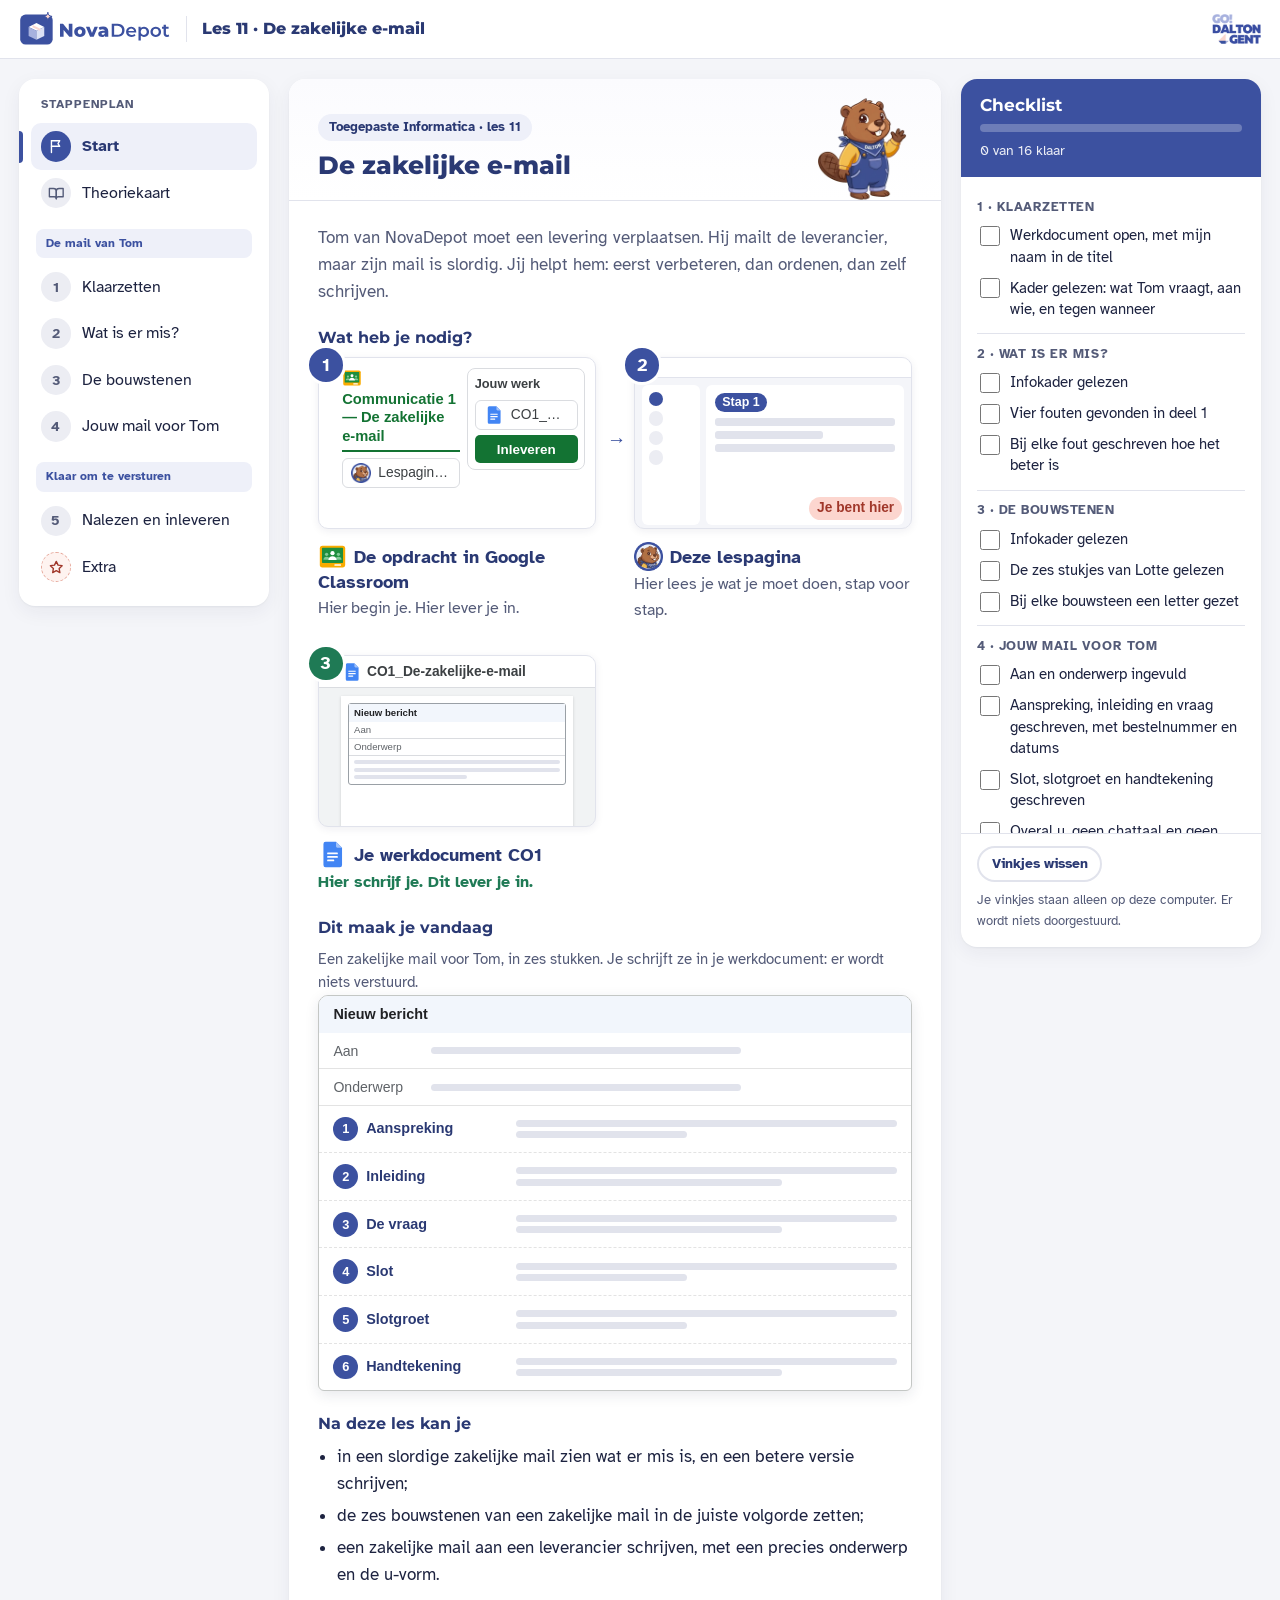
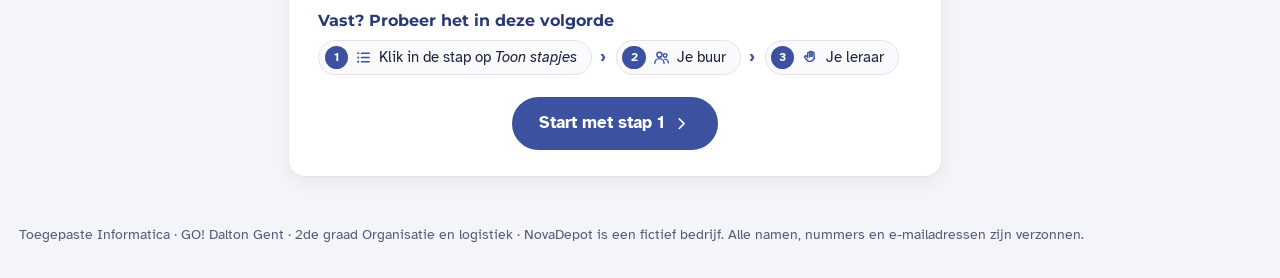
==== commit e6adbad0: "Theoriekaart: aanspreking en slotgroet vlotter geformuleerd Co-Authored-By: Claude Opus 5.5 <noreply" ====
--- a/index.html
+++ b/index.html
@@ -194,7 +194,7 @@
             <section class="t-card">
               <h3><svg class="ic" aria-hidden="true"><use href="#i-users"/></svg>De aanspreking en <em>u</em></h3>
               <ul>
-                <li>Aan iemand die je niet kent: <em>Beste mevrouw Verhoeven,</em> of <em>Beste meneer Janssens,</em>. Daarna een komma.</li>
+                <li>Aan iemand die je niet kent: <em>Beste mevrouw Verhoeven,</em> of <em>Beste meneer Janssens,</em> met een komma na de naam.</li>
                 <li>Alleen <em>Beste,</em> klinkt onpersoonlijk. <em>Hey</em> past niet.</li>
                 <li>Schrijf overal <strong>u</strong> en <strong>uw</strong>, met een kleine letter. Meng <em>u</em> en <em>je</em> nooit.</li>
               </ul>
@@ -213,7 +213,7 @@
               <h3><svg class="ic" aria-hidden="true"><use href="#i-check-circle"/></svg>Slot en slotgroet</h3>
               <ul>
                 <li>Zeg <strong>tegen wanneer</strong> je een antwoord nodig hebt. Je mag de lezer vooraf bedanken.</li>
-                <li>Een slotgroet zoals <em>Met vriendelijke groeten,</em>. Geen afkorting zoals <em>mvg</em> of <em>gr</em>.</li>
+                <li>Een slotgroet zoals <em>Met vriendelijke groeten,</em> zonder afkorting zoals <em>mvg</em> of <em>gr</em>.</li>
                 <li>Heb je na de aanspreking een komma gezet? Zet er dan ook een na de slotgroet.</li>
               </ul>
             </section>
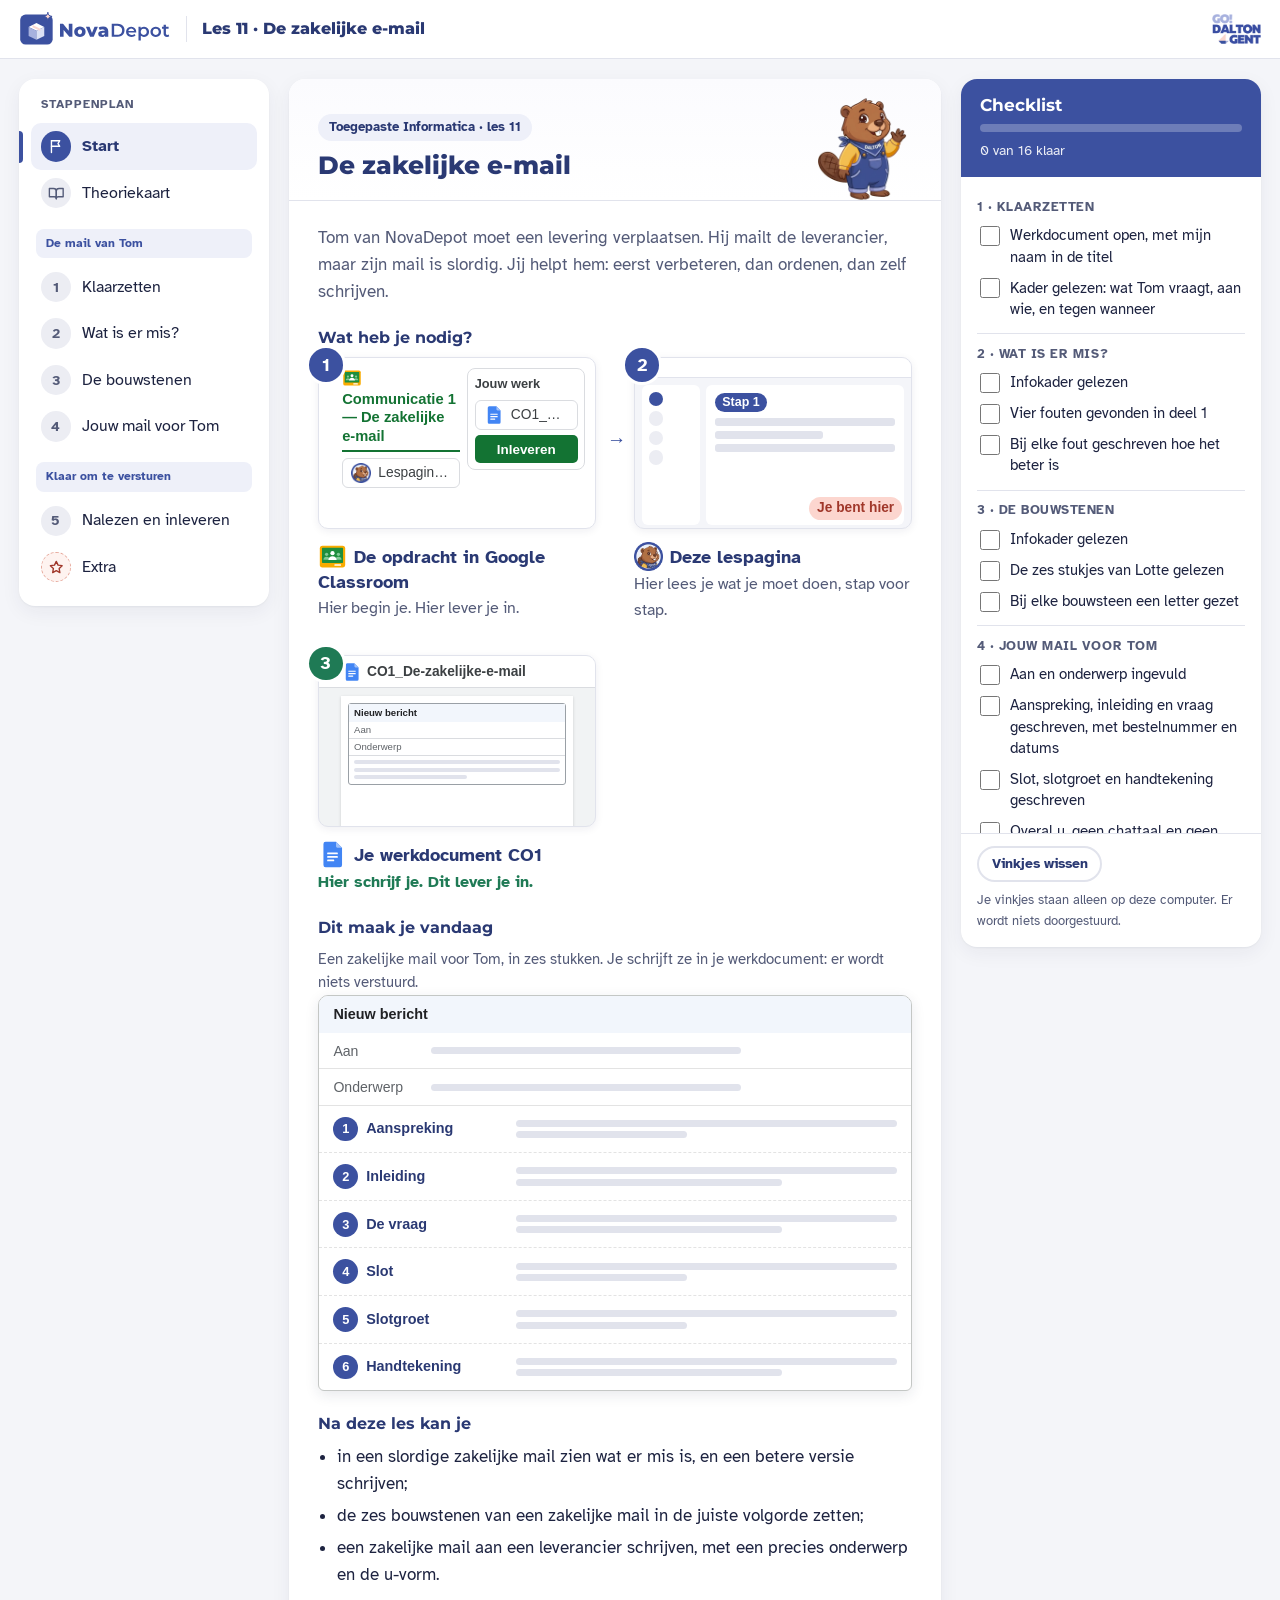
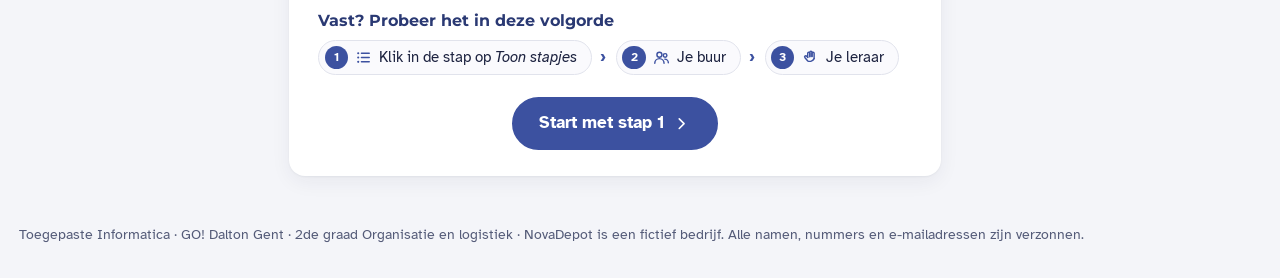
==== commit 74ac24b9: "Lespagina begint in Kort, zonder knop Stap voor stap / Kort Jonas, 18-10-2026: 'Zet ze op kort.' en " ====
--- a/index.html
+++ b/index.html
@@ -7,7 +7,7 @@
   <link rel="icon" href="assets/logos/lespagina-icon.png" type="image/png">
   <link rel="stylesheet" href="css/style.css">
 </head>
-<body data-storage="novadepot_mail_v1_" data-modus-start="stap" data-laatste-stap="5" data-ai-hulp="uit">
+<body data-storage="novadepot_mail_v1_" data-modus-start="kort" data-laatste-stap="5" data-ai-hulp="uit">
 
 <!-- Pictogrammen: eenvoudige lijntekeningen, eigen werk. Gebruik: een svg met class "ic" en daarin use met href naar het symbool. -->
 <svg xmlns="http://www.w3.org/2000/svg" style="display:none">
@@ -273,7 +273,7 @@
         <div class="card-body">
           <p class="intro">Je opent je werkdocument en leest wat Tom vraagt.</p>
           <div class="todo-box">
-            <div class="todo-head"><h3><svg class="ic" aria-hidden="true"><use href="#i-list"/></svg> Wat moet je doen?</h3><div class="modus" role="group" aria-label="Hoe wil je de uitleg?"><button type="button" class="modus-btn" data-modus="stap" aria-pressed="true">Stap voor stap</button><button type="button" class="modus-btn" data-modus="kort" aria-pressed="false">Kort</button></div></div>
+            <div class="todo-head"><h3><svg class="ic" aria-hidden="true"><use href="#i-list"/></svg> Wat moet je doen?</h3></div>
             <ol class="doe">
 <li><details class="stapjes" open><summary><span class="doe-tekst">Open je werkdocument <strong>CO1_De-zakelijke-e-mail</strong>.</span><span class="stapjes-knop" aria-hidden="true"></span></summary>
 <ol class="klein">
@@ -303,7 +303,7 @@
         <div class="card-body">
           <p class="intro">Tom schreef al een mail, maar ze is slordig. Jij zoekt vier fouten en schrijft erbij hoe het beter is.</p>
           <div class="todo-box">
-            <div class="todo-head"><h3><svg class="ic" aria-hidden="true"><use href="#i-list"/></svg> Wat moet je doen?</h3><div class="modus" role="group" aria-label="Hoe wil je de uitleg?"><button type="button" class="modus-btn" data-modus="stap" aria-pressed="true">Stap voor stap</button><button type="button" class="modus-btn" data-modus="kort" aria-pressed="false">Kort</button></div></div>
+            <div class="todo-head"><h3><svg class="ic" aria-hidden="true"><use href="#i-list"/></svg> Wat moet je doen?</h3></div>
             <ol class="doe">
 <li><details class="stapjes" open><summary><span class="doe-tekst">Lees de mail van <strong>Tom</strong> in deel 1.</span><span class="stapjes-knop" aria-hidden="true"></span></summary>
 <ol class="klein">
@@ -356,7 +356,7 @@
         <div class="card-body">
           <p class="intro">Een goede zakelijke mail heeft zes bouwstenen, altijd in dezelfde volgorde. Jij zet de stukjes van de mail van Lotte in de juiste volgorde.</p>
           <div class="todo-box">
-            <div class="todo-head"><h3><svg class="ic" aria-hidden="true"><use href="#i-list"/></svg> Wat moet je doen?</h3><div class="modus" role="group" aria-label="Hoe wil je de uitleg?"><button type="button" class="modus-btn" data-modus="stap" aria-pressed="true">Stap voor stap</button><button type="button" class="modus-btn" data-modus="kort" aria-pressed="false">Kort</button></div></div>
+            <div class="todo-head"><h3><svg class="ic" aria-hidden="true"><use href="#i-list"/></svg> Wat moet je doen?</h3></div>
             <ol class="doe">
 <li><span class="doe-tekst">Lees het infokader hieronder.</span><span class="sub">Daar staan de zes bouwstenen van een zakelijke mail.</span></li>
 <li><details class="stapjes" open><summary><span class="doe-tekst">Lees de zes stukjes van de mail van <strong>Lotte</strong> (A tot F).</span><span class="stapjes-knop" aria-hidden="true"></span></summary>
@@ -401,7 +401,7 @@
         <div class="card-body">
           <p class="intro">Nu schrijf jij de mail voor Tom, bouwsteen per bouwsteen, met de feiten uit het kader. Tom leest ze na en verstuurt ze zelf.</p>
           <div class="todo-box">
-            <div class="todo-head"><h3><svg class="ic" aria-hidden="true"><use href="#i-list"/></svg> Wat moet je doen?</h3><div class="modus" role="group" aria-label="Hoe wil je de uitleg?"><button type="button" class="modus-btn" data-modus="stap" aria-pressed="true">Stap voor stap</button><button type="button" class="modus-btn" data-modus="kort" aria-pressed="false">Kort</button></div></div>
+            <div class="todo-head"><h3><svg class="ic" aria-hidden="true"><use href="#i-list"/></svg> Wat moet je doen?</h3></div>
             <ol class="doe">
 <li><details class="stapjes" open><summary><span class="doe-tekst">Vul <strong>Aan</strong> in.</span><span class="stapjes-knop" aria-hidden="true"></span></summary>
 <ol class="klein">
@@ -463,7 +463,7 @@
         <div class="card-body">
           <p class="intro">Lees je mail na en test jezelf. Alle drie juist? Dan zie je hoe je inlevert.</p>
           <div class="todo-box">
-            <div class="todo-head"><h3><svg class="ic" aria-hidden="true"><use href="#i-list"/></svg> Wat moet je doen?</h3><div class="modus" role="group" aria-label="Hoe wil je de uitleg?"><button type="button" class="modus-btn" data-modus="stap" aria-pressed="true">Stap voor stap</button><button type="button" class="modus-btn" data-modus="kort" aria-pressed="false">Kort</button></div></div>
+            <div class="todo-head"><h3><svg class="ic" aria-hidden="true"><use href="#i-list"/></svg> Wat moet je doen?</h3></div>
             <ol class="doe">
 <li><span class="doe-tekst">Lees je mail nog één keer, woord voor woord.</span><span class="sub">Staat het bestelnummer erin? Staat overal <em>u</em>? Staat er een naam onder?</span></li>
 <li><span class="doe-tekst">Doe de <strong>zelftest</strong> hieronder.</span><span class="sub">Alle drie juist? Dan zie je hoe je inlevert.</span></li>
@@ -501,7 +501,7 @@
           </div>
           <p class="slot" aria-live="polite" data-codewoord="ENVELOP"><svg class="ic ic-dicht" aria-hidden="true"><use href="#i-lock"/></svg><svg class="ic ic-open" aria-hidden="true"><use href="#i-check-circle"/></svg><span class="slot-tekst">Beantwoord de drie vragen hierboven juist. Dan zie je hier hoe je inlevert.</span></p>
           <div class="todo-box" data-na-zelftest="c5b">
-            <div class="todo-head"><h3><svg class="ic" aria-hidden="true"><use href="#i-list"/></svg> Afwerken en inleveren</h3><div class="modus" role="group" aria-label="Hoe wil je de uitleg?"><button type="button" class="modus-btn" data-modus="stap" aria-pressed="true">Stap voor stap</button><button type="button" class="modus-btn" data-modus="kort" aria-pressed="false">Kort</button></div></div>
+            <div class="todo-head"><h3><svg class="ic" aria-hidden="true"><use href="#i-list"/></svg> Afwerken en inleveren</h3></div>
             <ol class="doe">
 <li><details class="stapjes" open><summary><span class="doe-tekst">Typ het codewoord in je werkdocument.</span><span class="stapjes-knop" aria-hidden="true"></span></summary>
 <ol class="klein">
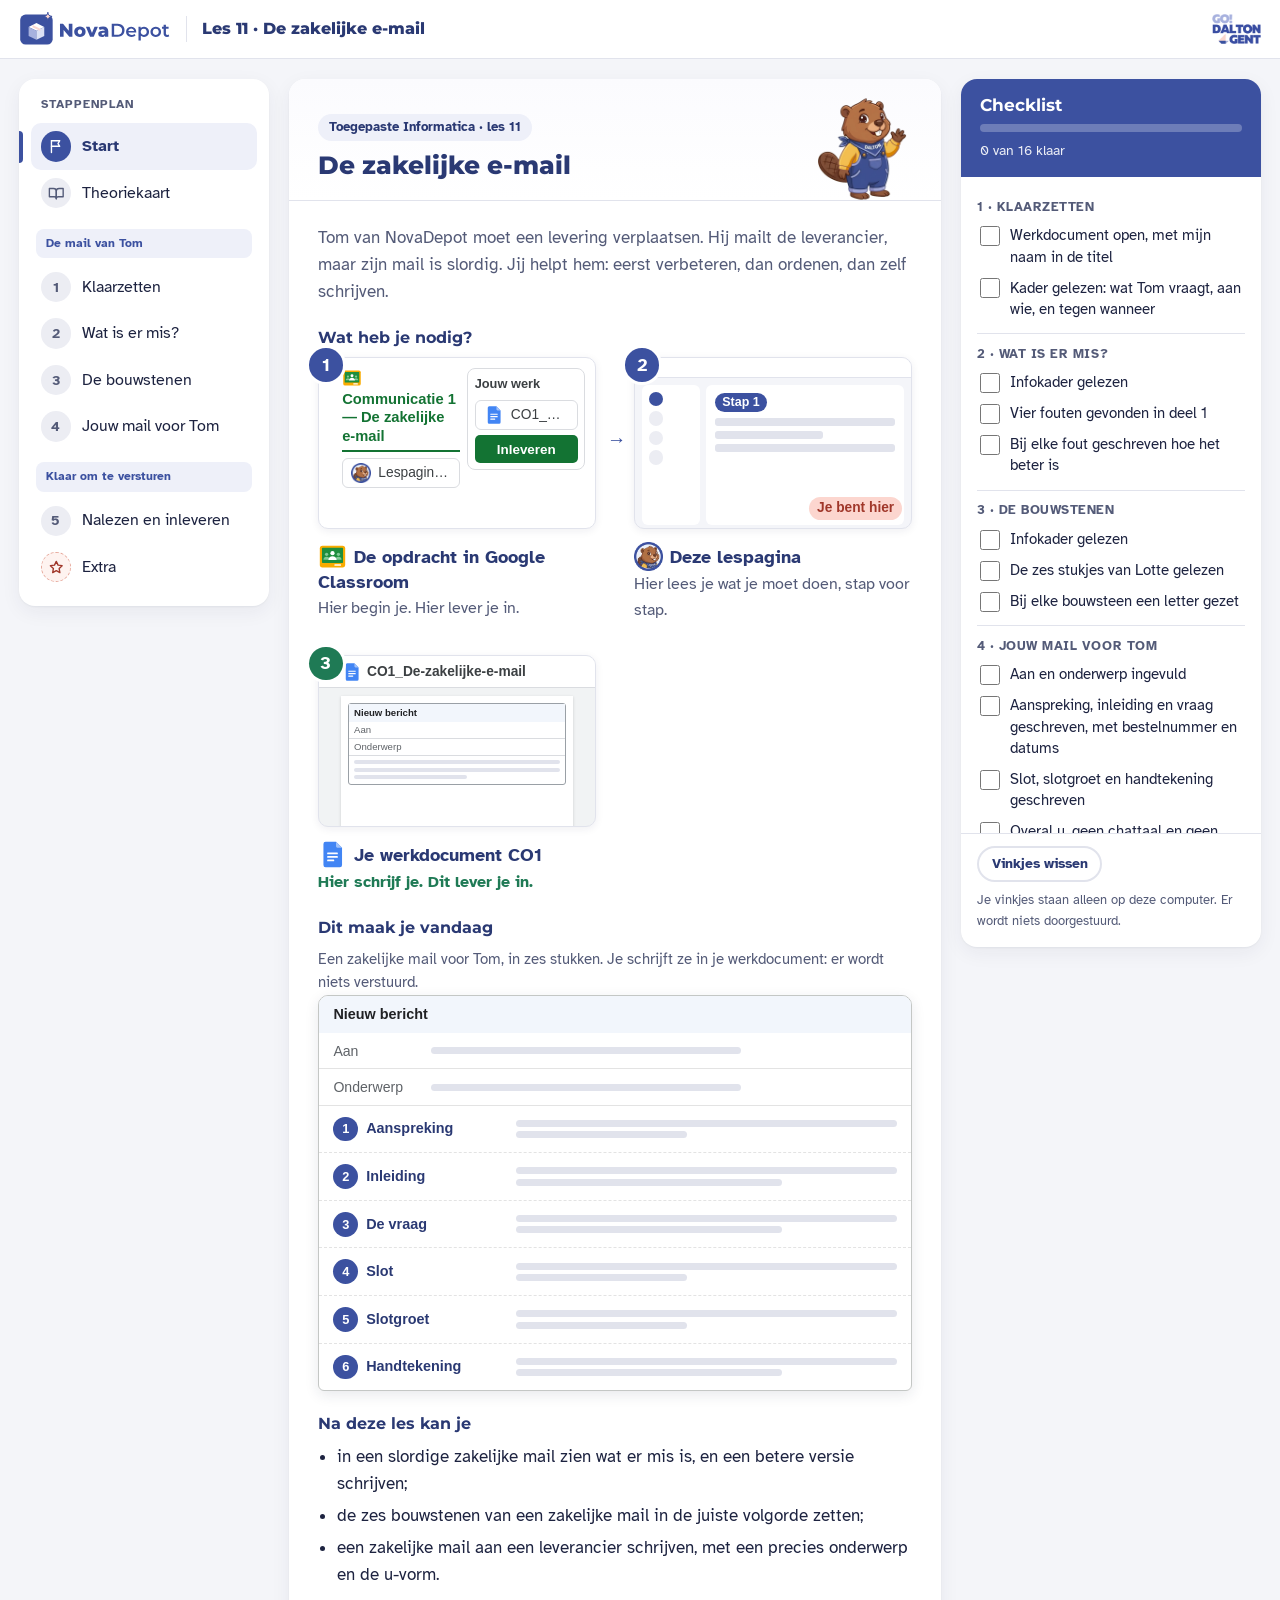
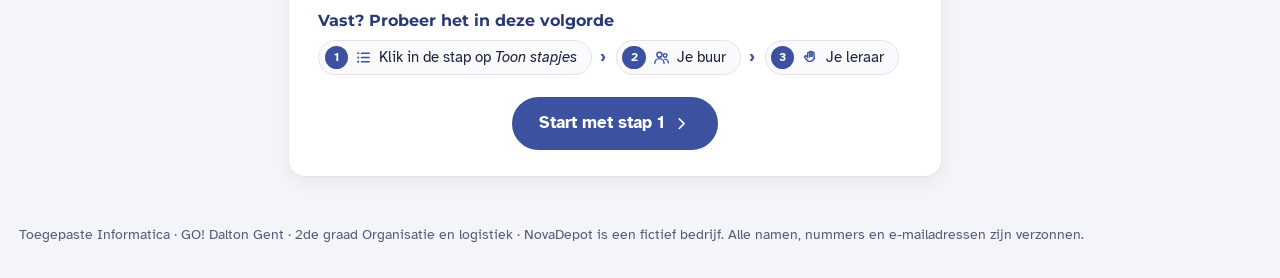
==== commit f582ce13: "Stap 4 in Kort: het adres, het onderwerp van rij 1 en 'voor Tom' zichtbaar In Kort stond alleen acht" ====
--- a/index.html
+++ b/index.html
@@ -403,18 +403,18 @@
           <div class="todo-box">
             <div class="todo-head"><h3><svg class="ic" aria-hidden="true"><use href="#i-list"/></svg> Wat moet je doen?</h3></div>
             <ol class="doe">
-<li><details class="stapjes" open><summary><span class="doe-tekst">Vul <strong>Aan</strong> in.</span><span class="stapjes-knop" aria-hidden="true"></span></summary>
+<li><details class="stapjes" open><summary><span class="doe-tekst">Vul <strong>Aan</strong> in, met het adres uit het kader bovenaan je werkdocument.</span><span class="stapjes-knop" aria-hidden="true"></span></summary>
 <ol class="klein">
 <li><p>Zoek in het kader bovenaan je werkdocument het adres van de contactpersoon.</p><div class="teken-kader" role="img" aria-label="Tekening van het kader met de feiten bovenaan je werkdocument. De rij Contactpersoon staat in een rood kader."><div class="tk-titel">Tom vraagt een leverancier om een levering te verplaatsen</div><div class="tk-rij"><b>Bestelling</b><i class="kort"></i></div><div class="tk-rij"><b>Afgesproken levering</b><i class="kort"></i></div><div class="tk-rij"><b>Probleem</b><i class="kort"></i></div><div class="tk-rij"><b>Nieuwe datum</b><i class="kort"></i></div><div class="tk-rij wijs"><b>Contactpersoon</b><i class="kort"></i></div><div class="tk-rij"><b>Antwoord nodig</b><i class="kort"></i></div></div></li>
 <li><p>Klik in het vak naast <strong>Aan</strong>. Typ het adres.</p><div class="mailbouw werk" role="img" aria-label="Tekening van het venster Nieuw bericht in deel 3. Het vak naast Aan staat in een rood kader."><div class="mb-kop">Nieuw bericht</div><div class="mb-veld"><span class="mb-lbl">Aan</span><span class="mb-vak wijs"></span></div><div class="mb-veld"><span class="mb-lbl">Onderwerp</span><span class="mb-vak"></span></div><div class="mb-rij"><span class="mb-naam">Aanspreking</span><span class="mb-vak "></span></div><div class="mb-rij"><span class="mb-naam">Inleiding</span><span class="mb-vak mid"></span></div><div class="mb-rij"><span class="mb-naam">De vraag</span><span class="mb-vak groot"></span></div><div class="mb-rij"><span class="mb-naam">Slot</span><span class="mb-vak mid"></span></div><div class="mb-rij"><span class="mb-naam">Slotgroet</span><span class="mb-vak "></span></div><div class="mb-rij"><span class="mb-naam">Handtekening</span><span class="mb-vak mid"></span></div></div></li>
 </ol>
 </details></li>
-<li><details class="stapjes" open><summary><span class="doe-tekst">Schrijf een <strong>onderwerp</strong>.</span><span class="stapjes-knop" aria-hidden="true"></span></summary>
+<li><details class="stapjes" open><summary><span class="doe-tekst">Schrijf een <strong>onderwerp</strong>. Je mag dat van rij 1 in deel 1 gebruiken.</span><span class="stapjes-knop" aria-hidden="true"></span></summary>
 <ol class="klein">
 <li><p>Klik in het vak naast <strong>Onderwerp</strong>. Typ een onderwerp dat zegt welke bestelling het is en wat Tom vraagt.<span class="sub">Je mag het onderwerp van rij 1 in deel 1 gebruiken.</span></p><div class="mailbouw werk" role="img" aria-label="Tekening van het venster Nieuw bericht in deel 3. Het vak naast Onderwerp staat in een rood kader."><div class="mb-kop">Nieuw bericht</div><div class="mb-veld"><span class="mb-lbl">Aan</span><span class="mb-vak"></span></div><div class="mb-veld"><span class="mb-lbl">Onderwerp</span><span class="mb-vak wijs"></span></div><div class="mb-rij"><span class="mb-naam">Aanspreking</span><span class="mb-vak "></span></div><div class="mb-rij"><span class="mb-naam">Inleiding</span><span class="mb-vak mid"></span></div><div class="mb-rij"><span class="mb-naam">De vraag</span><span class="mb-vak groot"></span></div><div class="mb-rij"><span class="mb-naam">Slot</span><span class="mb-vak mid"></span></div><div class="mb-rij"><span class="mb-naam">Slotgroet</span><span class="mb-vak "></span></div><div class="mb-rij"><span class="mb-naam">Handtekening</span><span class="mb-vak mid"></span></div></div></li>
 </ol>
 </details></li>
-<li><details class="stapjes" open><summary><span class="doe-tekst">Schrijf de mail, <strong>bouwsteen per bouwsteen</strong>, in de vakken.</span><span class="stapjes-knop" aria-hidden="true"></span></summary>
+<li><details class="stapjes" open><summary><span class="doe-tekst">Schrijf de mail, <strong>bouwsteen per bouwsteen</strong>, in de vakken. Je schrijft <strong>voor Tom</strong>: onderaan staat de handtekening van Tom.</span><span class="stapjes-knop" aria-hidden="true"></span></summary>
 <ol class="klein">
 <li><p>Klik naast <strong>Aanspreking</strong>. Schrijf wie je aanspreekt.<span class="sub">Kim Wouters kent Tom niet. Welke aanspreking past?</span></p><div class="mailbouw werk" role="img" aria-label="Tekening van het venster Nieuw bericht in deel 3. Het vak naast Aanspreking staat in een rood kader."><div class="mb-kop">Nieuw bericht</div><div class="mb-veld"><span class="mb-lbl">Aan</span><span class="mb-vak"></span></div><div class="mb-veld"><span class="mb-lbl">Onderwerp</span><span class="mb-vak"></span></div><div class="mb-rij"><span class="mb-naam">Aanspreking</span><span class="mb-vak  wijs"></span></div><div class="mb-rij"><span class="mb-naam">Inleiding</span><span class="mb-vak mid"></span></div><div class="mb-rij"><span class="mb-naam">De vraag</span><span class="mb-vak groot"></span></div><div class="mb-rij"><span class="mb-naam">Slot</span><span class="mb-vak mid"></span></div><div class="mb-rij"><span class="mb-naam">Slotgroet</span><span class="mb-vak "></span></div><div class="mb-rij"><span class="mb-naam">Handtekening</span><span class="mb-vak mid"></span></div></div></li>
 <li><p>Klik naast <strong>Inleiding</strong>. Schrijf wie je bent en waarover je mailt.<span class="sub">Je schrijft voor Tom. Begin niet met <em>ik</em>.</span></p><div class="mailbouw werk" role="img" aria-label="Tekening van het venster Nieuw bericht in deel 3. Het vak naast Inleiding staat in een rood kader."><div class="mb-kop">Nieuw bericht</div><div class="mb-veld"><span class="mb-lbl">Aan</span><span class="mb-vak"></span></div><div class="mb-veld"><span class="mb-lbl">Onderwerp</span><span class="mb-vak"></span></div><div class="mb-rij"><span class="mb-naam">Aanspreking</span><span class="mb-vak "></span></div><div class="mb-rij"><span class="mb-naam">Inleiding</span><span class="mb-vak mid wijs"></span></div><div class="mb-rij"><span class="mb-naam">De vraag</span><span class="mb-vak groot"></span></div><div class="mb-rij"><span class="mb-naam">Slot</span><span class="mb-vak mid"></span></div><div class="mb-rij"><span class="mb-naam">Slotgroet</span><span class="mb-vak "></span></div><div class="mb-rij"><span class="mb-naam">Handtekening</span><span class="mb-vak mid"></span></div></div></li>
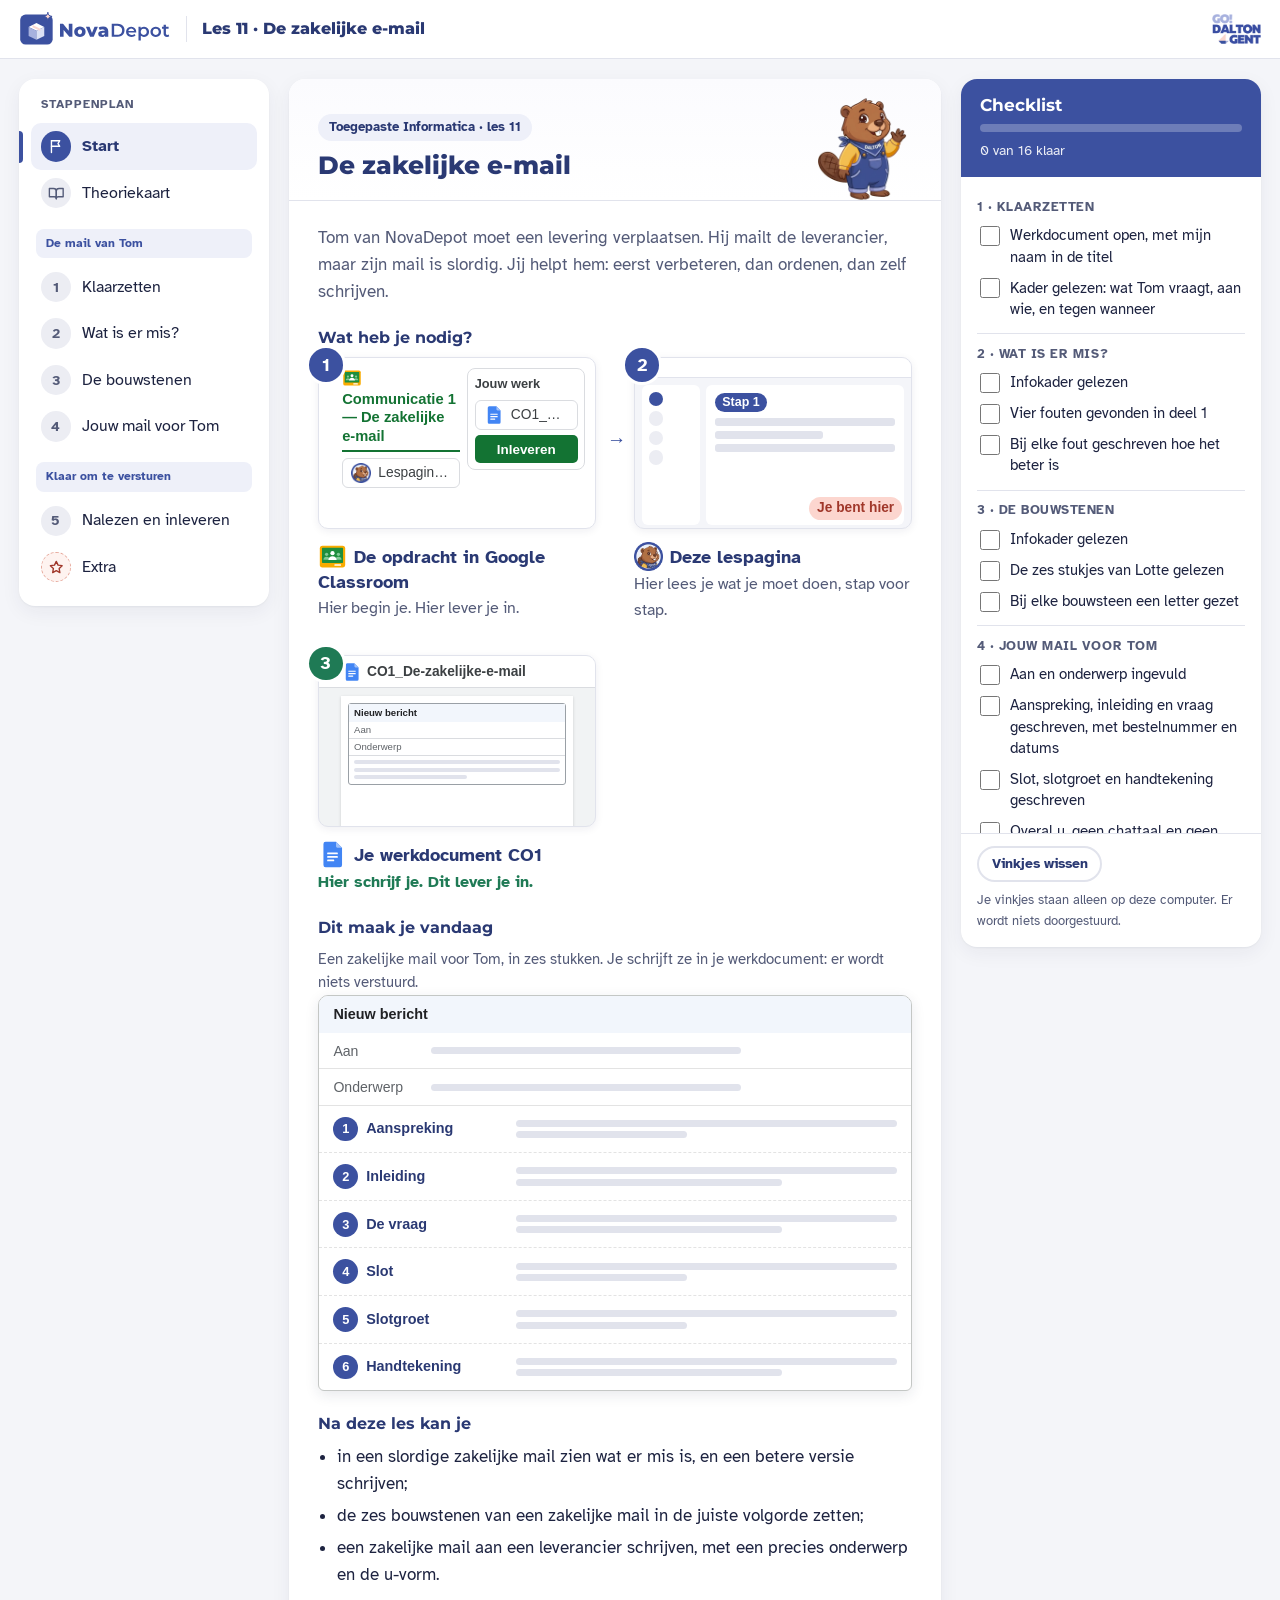
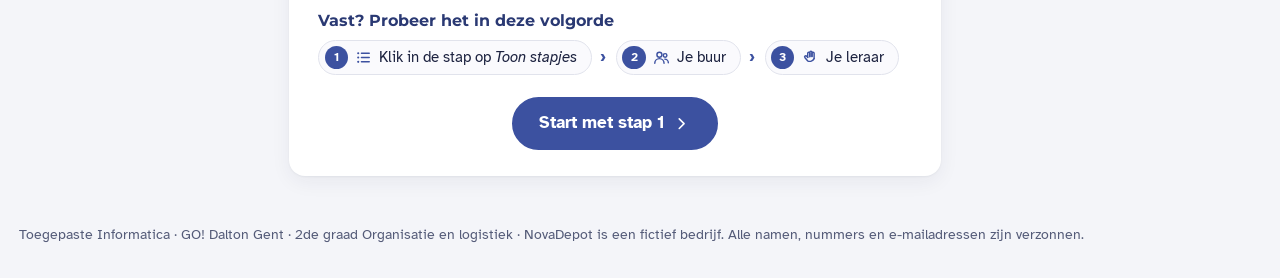
==== commit 913ad885: "Stap 4: de feiten bij elke bouwsteen, zichtbaar in Kort De leerling hoeft niet meer te zoeken in het" ====
--- a/index.html
+++ b/index.html
@@ -399,31 +399,43 @@
             <h2 id="h-4">Jouw mail voor Tom</h2>
         </header>
         <div class="card-body">
-          <p class="intro">Nu schrijf jij de mail voor Tom, bouwsteen per bouwsteen, met de feiten uit het kader. Tom leest ze na en verstuurt ze zelf.</p>
+          <p class="intro">Nu schrijf jij de mail <strong>voor Tom</strong>, bouwsteen per bouwsteen. Bij elke bouwsteen staat wat je nodig hebt: schrijf er zelf zinnen mee. Tom leest de mail na en verstuurt ze zelf.</p>
           <div class="todo-box">
             <div class="todo-head"><h3><svg class="ic" aria-hidden="true"><use href="#i-list"/></svg> Wat moet je doen?</h3></div>
             <ol class="doe">
-<li><details class="stapjes" open><summary><span class="doe-tekst">Vul <strong>Aan</strong> in, met het adres uit het kader bovenaan je werkdocument.</span><span class="stapjes-knop" aria-hidden="true"></span></summary>
-<ol class="klein">
-<li><p>Zoek in het kader bovenaan je werkdocument het adres van de contactpersoon.</p><div class="teken-kader" role="img" aria-label="Tekening van het kader met de feiten bovenaan je werkdocument. De rij Contactpersoon staat in een rood kader."><div class="tk-titel">Tom vraagt een leverancier om een levering te verplaatsen</div><div class="tk-rij"><b>Bestelling</b><i class="kort"></i></div><div class="tk-rij"><b>Afgesproken levering</b><i class="kort"></i></div><div class="tk-rij"><b>Probleem</b><i class="kort"></i></div><div class="tk-rij"><b>Nieuwe datum</b><i class="kort"></i></div><div class="tk-rij wijs"><b>Contactpersoon</b><i class="kort"></i></div><div class="tk-rij"><b>Antwoord nodig</b><i class="kort"></i></div></div></li>
-<li><p>Klik in het vak naast <strong>Aan</strong>. Typ het adres.</p><div class="mailbouw werk" role="img" aria-label="Tekening van het venster Nieuw bericht in deel 3. Het vak naast Aan staat in een rood kader."><div class="mb-kop">Nieuw bericht</div><div class="mb-veld"><span class="mb-lbl">Aan</span><span class="mb-vak wijs"></span></div><div class="mb-veld"><span class="mb-lbl">Onderwerp</span><span class="mb-vak"></span></div><div class="mb-rij"><span class="mb-naam">Aanspreking</span><span class="mb-vak "></span></div><div class="mb-rij"><span class="mb-naam">Inleiding</span><span class="mb-vak mid"></span></div><div class="mb-rij"><span class="mb-naam">De vraag</span><span class="mb-vak groot"></span></div><div class="mb-rij"><span class="mb-naam">Slot</span><span class="mb-vak mid"></span></div><div class="mb-rij"><span class="mb-naam">Slotgroet</span><span class="mb-vak "></span></div><div class="mb-rij"><span class="mb-naam">Handtekening</span><span class="mb-vak mid"></span></div></div></li>
-</ol>
-</details></li>
-<li><details class="stapjes" open><summary><span class="doe-tekst">Schrijf een <strong>onderwerp</strong>. Je mag dat van rij 1 in deel 1 gebruiken.</span><span class="stapjes-knop" aria-hidden="true"></span></summary>
-<ol class="klein">
-<li><p>Klik in het vak naast <strong>Onderwerp</strong>. Typ een onderwerp dat zegt welke bestelling het is en wat Tom vraagt.<span class="sub">Je mag het onderwerp van rij 1 in deel 1 gebruiken.</span></p><div class="mailbouw werk" role="img" aria-label="Tekening van het venster Nieuw bericht in deel 3. Het vak naast Onderwerp staat in een rood kader."><div class="mb-kop">Nieuw bericht</div><div class="mb-veld"><span class="mb-lbl">Aan</span><span class="mb-vak"></span></div><div class="mb-veld"><span class="mb-lbl">Onderwerp</span><span class="mb-vak wijs"></span></div><div class="mb-rij"><span class="mb-naam">Aanspreking</span><span class="mb-vak "></span></div><div class="mb-rij"><span class="mb-naam">Inleiding</span><span class="mb-vak mid"></span></div><div class="mb-rij"><span class="mb-naam">De vraag</span><span class="mb-vak groot"></span></div><div class="mb-rij"><span class="mb-naam">Slot</span><span class="mb-vak mid"></span></div><div class="mb-rij"><span class="mb-naam">Slotgroet</span><span class="mb-vak "></span></div><div class="mb-rij"><span class="mb-naam">Handtekening</span><span class="mb-vak mid"></span></div></div></li>
-</ol>
-</details></li>
-<li><details class="stapjes" open><summary><span class="doe-tekst">Schrijf de mail, <strong>bouwsteen per bouwsteen</strong>, in de vakken. Je schrijft <strong>voor Tom</strong>: onderaan staat de handtekening van Tom.</span><span class="stapjes-knop" aria-hidden="true"></span></summary>
-<ol class="klein">
-<li><p>Klik naast <strong>Aanspreking</strong>. Schrijf wie je aanspreekt.<span class="sub">Kim Wouters kent Tom niet. Welke aanspreking past?</span></p><div class="mailbouw werk" role="img" aria-label="Tekening van het venster Nieuw bericht in deel 3. Het vak naast Aanspreking staat in een rood kader."><div class="mb-kop">Nieuw bericht</div><div class="mb-veld"><span class="mb-lbl">Aan</span><span class="mb-vak"></span></div><div class="mb-veld"><span class="mb-lbl">Onderwerp</span><span class="mb-vak"></span></div><div class="mb-rij"><span class="mb-naam">Aanspreking</span><span class="mb-vak  wijs"></span></div><div class="mb-rij"><span class="mb-naam">Inleiding</span><span class="mb-vak mid"></span></div><div class="mb-rij"><span class="mb-naam">De vraag</span><span class="mb-vak groot"></span></div><div class="mb-rij"><span class="mb-naam">Slot</span><span class="mb-vak mid"></span></div><div class="mb-rij"><span class="mb-naam">Slotgroet</span><span class="mb-vak "></span></div><div class="mb-rij"><span class="mb-naam">Handtekening</span><span class="mb-vak mid"></span></div></div></li>
-<li><p>Klik naast <strong>Inleiding</strong>. Schrijf wie je bent en waarover je mailt.<span class="sub">Je schrijft voor Tom. Begin niet met <em>ik</em>.</span></p><div class="mailbouw werk" role="img" aria-label="Tekening van het venster Nieuw bericht in deel 3. Het vak naast Inleiding staat in een rood kader."><div class="mb-kop">Nieuw bericht</div><div class="mb-veld"><span class="mb-lbl">Aan</span><span class="mb-vak"></span></div><div class="mb-veld"><span class="mb-lbl">Onderwerp</span><span class="mb-vak"></span></div><div class="mb-rij"><span class="mb-naam">Aanspreking</span><span class="mb-vak "></span></div><div class="mb-rij"><span class="mb-naam">Inleiding</span><span class="mb-vak mid wijs"></span></div><div class="mb-rij"><span class="mb-naam">De vraag</span><span class="mb-vak groot"></span></div><div class="mb-rij"><span class="mb-naam">Slot</span><span class="mb-vak mid"></span></div><div class="mb-rij"><span class="mb-naam">Slotgroet</span><span class="mb-vak "></span></div><div class="mb-rij"><span class="mb-naam">Handtekening</span><span class="mb-vak mid"></span></div></div></li>
-<li><p>Klik naast <strong>De vraag</strong>. Schrijf wat Tom vraagt.<span class="sub">Welke bestelling? Welke datum was afgesproken? Waarom lukt dat niet? Welke nieuwe datum stelt Tom voor, en tussen welke uren?</span></p><div class="mailbouw werk" role="img" aria-label="Tekening van het venster Nieuw bericht in deel 3. Het grote vak naast De vraag staat in een rood kader."><div class="mb-kop">Nieuw bericht</div><div class="mb-veld"><span class="mb-lbl">Aan</span><span class="mb-vak"></span></div><div class="mb-veld"><span class="mb-lbl">Onderwerp</span><span class="mb-vak"></span></div><div class="mb-rij"><span class="mb-naam">Aanspreking</span><span class="mb-vak "></span></div><div class="mb-rij"><span class="mb-naam">Inleiding</span><span class="mb-vak mid"></span></div><div class="mb-rij"><span class="mb-naam">De vraag</span><span class="mb-vak groot wijs"></span></div><div class="mb-rij"><span class="mb-naam">Slot</span><span class="mb-vak mid"></span></div><div class="mb-rij"><span class="mb-naam">Slotgroet</span><span class="mb-vak "></span></div><div class="mb-rij"><span class="mb-naam">Handtekening</span><span class="mb-vak mid"></span></div></div></li>
-<li><p>Klik naast <strong>Slot</strong>. Schrijf tegen wanneer Tom een antwoord nodig heeft. Bedank Kim Wouters.</p><div class="mailbouw werk" role="img" aria-label="Tekening van het venster Nieuw bericht in deel 3. Het vak naast Slot staat in een rood kader."><div class="mb-kop">Nieuw bericht</div><div class="mb-veld"><span class="mb-lbl">Aan</span><span class="mb-vak"></span></div><div class="mb-veld"><span class="mb-lbl">Onderwerp</span><span class="mb-vak"></span></div><div class="mb-rij"><span class="mb-naam">Aanspreking</span><span class="mb-vak "></span></div><div class="mb-rij"><span class="mb-naam">Inleiding</span><span class="mb-vak mid"></span></div><div class="mb-rij"><span class="mb-naam">De vraag</span><span class="mb-vak groot"></span></div><div class="mb-rij"><span class="mb-naam">Slot</span><span class="mb-vak mid wijs"></span></div><div class="mb-rij"><span class="mb-naam">Slotgroet</span><span class="mb-vak "></span></div><div class="mb-rij"><span class="mb-naam">Handtekening</span><span class="mb-vak mid"></span></div></div></li>
-<li><p>Klik naast <strong>Slotgroet</strong>. Schrijf een slotgroet, zonder afkorting.</p><div class="mailbouw werk" role="img" aria-label="Tekening van het venster Nieuw bericht in deel 3. Het vak naast Slotgroet staat in een rood kader."><div class="mb-kop">Nieuw bericht</div><div class="mb-veld"><span class="mb-lbl">Aan</span><span class="mb-vak"></span></div><div class="mb-veld"><span class="mb-lbl">Onderwerp</span><span class="mb-vak"></span></div><div class="mb-rij"><span class="mb-naam">Aanspreking</span><span class="mb-vak "></span></div><div class="mb-rij"><span class="mb-naam">Inleiding</span><span class="mb-vak mid"></span></div><div class="mb-rij"><span class="mb-naam">De vraag</span><span class="mb-vak groot"></span></div><div class="mb-rij"><span class="mb-naam">Slot</span><span class="mb-vak mid"></span></div><div class="mb-rij"><span class="mb-naam">Slotgroet</span><span class="mb-vak  wijs"></span></div><div class="mb-rij"><span class="mb-naam">Handtekening</span><span class="mb-vak mid"></span></div></div></li>
-<li><p>Klik naast <strong>Handtekening</strong>. Schrijf de naam, de functie, het bedrijf en het toestel van Tom.</p><div class="mailbouw werk" role="img" aria-label="Tekening van het venster Nieuw bericht in deel 3. Het vak naast Handtekening staat in een rood kader."><div class="mb-kop">Nieuw bericht</div><div class="mb-veld"><span class="mb-lbl">Aan</span><span class="mb-vak"></span></div><div class="mb-veld"><span class="mb-lbl">Onderwerp</span><span class="mb-vak"></span></div><div class="mb-rij"><span class="mb-naam">Aanspreking</span><span class="mb-vak "></span></div><div class="mb-rij"><span class="mb-naam">Inleiding</span><span class="mb-vak mid"></span></div><div class="mb-rij"><span class="mb-naam">De vraag</span><span class="mb-vak groot"></span></div><div class="mb-rij"><span class="mb-naam">Slot</span><span class="mb-vak mid"></span></div><div class="mb-rij"><span class="mb-naam">Slotgroet</span><span class="mb-vak "></span></div><div class="mb-rij"><span class="mb-naam">Handtekening</span><span class="mb-vak mid wijs"></span></div></div></li>
-</ol>
-</details></li>
+<li><details class="stapjes" open><summary><span class="doe-tekst">Vul <strong>Aan</strong> en het <strong>onderwerp</strong> in.</span><span class="stapjes-knop" aria-hidden="true"></span></summary>
+<ol class="klein">
+<li><p>Klik in het vak naast <strong>Aan</strong>. Typ het adres.<span class="sub">Het adres staat ook in het kader bovenaan je werkdocument, bij <em>Contactpersoon</em>.</span></p><div class="mailbouw werk" role="img" aria-label="Tekening van het venster Nieuw bericht in deel 3. Het vak naast Aan staat in een rood kader."><div class="mb-kop">Nieuw bericht</div><div class="mb-veld"><span class="mb-lbl">Aan</span><span class="mb-vak wijs"></span></div><div class="mb-veld"><span class="mb-lbl">Onderwerp</span><span class="mb-vak"></span></div><div class="mb-rij"><span class="mb-naam">Aanspreking</span><span class="mb-vak"></span></div><div class="mb-rij"><span class="mb-naam">Inleiding</span><span class="mb-vak mid"></span></div><div class="mb-rij"><span class="mb-naam">De vraag</span><span class="mb-vak groot"></span></div><div class="mb-rij"><span class="mb-naam">Slot</span><span class="mb-vak mid"></span></div><div class="mb-rij"><span class="mb-naam">Slotgroet</span><span class="mb-vak"></span></div><div class="mb-rij"><span class="mb-naam">Handtekening</span><span class="mb-vak mid"></span></div></div></li>
+<li><p>Klik in het vak naast <strong>Onderwerp</strong>. Typ welke bestelling het is en wat Tom vraagt.<span class="sub">Kort: geen zin, geen groet.</span></p><div class="mailbouw werk" role="img" aria-label="Tekening van het venster Nieuw bericht in deel 3. Het vak naast Onderwerp staat in een rood kader."><div class="mb-kop">Nieuw bericht</div><div class="mb-veld"><span class="mb-lbl">Aan</span><span class="mb-vak"></span></div><div class="mb-veld"><span class="mb-lbl">Onderwerp</span><span class="mb-vak wijs"></span></div><div class="mb-rij"><span class="mb-naam">Aanspreking</span><span class="mb-vak"></span></div><div class="mb-rij"><span class="mb-naam">Inleiding</span><span class="mb-vak mid"></span></div><div class="mb-rij"><span class="mb-naam">De vraag</span><span class="mb-vak groot"></span></div><div class="mb-rij"><span class="mb-naam">Slot</span><span class="mb-vak mid"></span></div><div class="mb-rij"><span class="mb-naam">Slotgroet</span><span class="mb-vak"></span></div><div class="mb-rij"><span class="mb-naam">Handtekening</span><span class="mb-vak mid"></span></div></div></li>
+</ol>
+</details>
+<div class="feiten" role="group" aria-label="Dit heb je nodig"><p class="feiten-kop">Aan</p><dl><dt>Adres</dt><dd>verkoop@demelkkan.example</dd></dl><p class="feiten-kop">Onderwerp</p><dl><dt>Bestelling</dt><dd>2026-0418</dd><dt>Tom vraagt</dt><dd>de levering verplaatsen</dd><dt>Nieuwe dag</dt><dd>vrijdag 30 oktober</dd><dt>Of</dt><dd>neem het onderwerp van rij 1 in deel 1</dd></dl></div></li>
+<li><details class="stapjes" open><summary><span class="doe-tekst">Schrijf de <strong>aanspreking</strong> en de <strong>inleiding</strong>.</span><span class="stapjes-knop" aria-hidden="true"></span></summary>
+<ol class="klein">
+<li><p>Klik naast <strong>Aanspreking</strong>. Typ de aanspreking.<span class="sub">Kim Wouters kent Tom niet: dus geen <em>Hallo</em> of <em>Beste Kim</em>.</span></p><div class="mailbouw werk" role="img" aria-label="Tekening van het venster Nieuw bericht in deel 3. Het vak naast Aanspreking staat in een rood kader."><div class="mb-kop">Nieuw bericht</div><div class="mb-veld"><span class="mb-lbl">Aan</span><span class="mb-vak"></span></div><div class="mb-veld"><span class="mb-lbl">Onderwerp</span><span class="mb-vak"></span></div><div class="mb-rij"><span class="mb-naam">Aanspreking</span><span class="mb-vak wijs"></span></div><div class="mb-rij"><span class="mb-naam">Inleiding</span><span class="mb-vak mid"></span></div><div class="mb-rij"><span class="mb-naam">De vraag</span><span class="mb-vak groot"></span></div><div class="mb-rij"><span class="mb-naam">Slot</span><span class="mb-vak mid"></span></div><div class="mb-rij"><span class="mb-naam">Slotgroet</span><span class="mb-vak"></span></div><div class="mb-rij"><span class="mb-naam">Handtekening</span><span class="mb-vak mid"></span></div></div></li>
+<li><p>Klik naast <strong>Inleiding</strong>. Schrijf in één of twee zinnen wie schrijft en waarover.<span class="sub">Je schrijft voor Tom. Begin niet met <em>ik</em>.</span></p><div class="mailbouw werk" role="img" aria-label="Tekening van het venster Nieuw bericht in deel 3. Het vak naast Inleiding staat in een rood kader."><div class="mb-kop">Nieuw bericht</div><div class="mb-veld"><span class="mb-lbl">Aan</span><span class="mb-vak"></span></div><div class="mb-veld"><span class="mb-lbl">Onderwerp</span><span class="mb-vak"></span></div><div class="mb-rij"><span class="mb-naam">Aanspreking</span><span class="mb-vak"></span></div><div class="mb-rij"><span class="mb-naam">Inleiding</span><span class="mb-vak mid wijs"></span></div><div class="mb-rij"><span class="mb-naam">De vraag</span><span class="mb-vak groot"></span></div><div class="mb-rij"><span class="mb-naam">Slot</span><span class="mb-vak mid"></span></div><div class="mb-rij"><span class="mb-naam">Slotgroet</span><span class="mb-vak"></span></div><div class="mb-rij"><span class="mb-naam">Handtekening</span><span class="mb-vak mid"></span></div></div></li>
+</ol>
+</details>
+<div class="feiten" role="group" aria-label="Dit heb je nodig"><p class="feiten-kop">Aanspreking</p><dl><dt>Aan wie</dt><dd>mevrouw Kim Wouters, verkoopdienst</dd><dt>Zo schrijf je het</dt><dd><em>Beste mevrouw</em> + haar achternaam + een komma</dd></dl><p class="feiten-kop">Inleiding</p><dl><dt>Wie schrijft</dt><dd>Tom Peeters, magazijnverantwoordelijke bij NovaDepot</dd><dt>Waarover</dt><dd>bestelling 2026-0418</dd><dt>Zo begin je</dt><dd><em>Mijn naam is …</em></dd></dl></div></li>
+<li><details class="stapjes" open><summary><span class="doe-tekst">Schrijf <strong>de vraag</strong>: wat was er afgesproken, waarom lukt het niet, en welke nieuwe datum stelt Tom voor?</span><span class="stapjes-knop" aria-hidden="true"></span></summary>
+<ol class="klein">
+<li><p>Klik naast <strong>De vraag</strong>. Schrijf eerst wat er afgesproken was en waarom dat niet lukt. Stel daarna de vraag.<span class="sub">Gebruik alle vier de feiten.</span></p><div class="mailbouw werk" role="img" aria-label="Tekening van het venster Nieuw bericht in deel 3. Het grote vak naast De vraag staat in een rood kader."><div class="mb-kop">Nieuw bericht</div><div class="mb-veld"><span class="mb-lbl">Aan</span><span class="mb-vak"></span></div><div class="mb-veld"><span class="mb-lbl">Onderwerp</span><span class="mb-vak"></span></div><div class="mb-rij"><span class="mb-naam">Aanspreking</span><span class="mb-vak"></span></div><div class="mb-rij"><span class="mb-naam">Inleiding</span><span class="mb-vak mid"></span></div><div class="mb-rij"><span class="mb-naam">De vraag</span><span class="mb-vak groot wijs"></span></div><div class="mb-rij"><span class="mb-naam">Slot</span><span class="mb-vak mid"></span></div><div class="mb-rij"><span class="mb-naam">Slotgroet</span><span class="mb-vak"></span></div><div class="mb-rij"><span class="mb-naam">Handtekening</span><span class="mb-vak mid"></span></div></div></li>
+</ol>
+</details>
+<div class="feiten" role="group" aria-label="Dit heb je nodig"><p class="feiten-kop">De vraag</p><dl><dt>Bestelling</dt><dd>2026-0418</dd><dt>Afgesproken</dt><dd>donderdag 29 oktober, om 7.30 uur</dd><dt>Waarom niet</dt><dd>die dag krijgt de koelcel onderhoud: er kan geen zuivel binnen</dd><dt>Nieuwe datum</dt><dd>vrijdag 30 oktober, tussen 7 en 10 uur</dd><dt>Zo vraag je het</dt><dd><em>Kunt u …?</em></dd></dl></div></li>
+<li><details class="stapjes" open><summary><span class="doe-tekst">Schrijf het <strong>slot</strong>: tegen wanneer heeft Tom een antwoord nodig? Bedank Kim Wouters.</span><span class="stapjes-knop" aria-hidden="true"></span></summary>
+<ol class="klein">
+<li><p>Klik naast <strong>Slot</strong>. Vraag een antwoord en bedank.</p><div class="mailbouw werk" role="img" aria-label="Tekening van het venster Nieuw bericht in deel 3. Het vak naast Slot staat in een rood kader."><div class="mb-kop">Nieuw bericht</div><div class="mb-veld"><span class="mb-lbl">Aan</span><span class="mb-vak"></span></div><div class="mb-veld"><span class="mb-lbl">Onderwerp</span><span class="mb-vak"></span></div><div class="mb-rij"><span class="mb-naam">Aanspreking</span><span class="mb-vak"></span></div><div class="mb-rij"><span class="mb-naam">Inleiding</span><span class="mb-vak mid"></span></div><div class="mb-rij"><span class="mb-naam">De vraag</span><span class="mb-vak groot"></span></div><div class="mb-rij"><span class="mb-naam">Slot</span><span class="mb-vak mid wijs"></span></div><div class="mb-rij"><span class="mb-naam">Slotgroet</span><span class="mb-vak"></span></div><div class="mb-rij"><span class="mb-naam">Handtekening</span><span class="mb-vak mid"></span></div></div></li>
+</ol>
+</details>
+<div class="feiten" role="group" aria-label="Dit heb je nodig"><p class="feiten-kop">Slot</p><dl><dt>Antwoord nodig</dt><dd>tegen dinsdag 27 oktober</dd><dt>Zo begin je</dt><dd><em>Kunt u mij laten weten …?</em></dd><dt>Bedanken</dt><dd><em>Alvast …</em></dd></dl></div></li>
+<li><details class="stapjes" open><summary><span class="doe-tekst">Schrijf de <strong>slotgroet</strong> en de <strong>handtekening</strong> van Tom.</span><span class="stapjes-knop" aria-hidden="true"></span></summary>
+<ol class="klein">
+<li><p>Klik naast <strong>Slotgroet</strong>. Typ de slotgroet, zonder afkorting.</p><div class="mailbouw werk" role="img" aria-label="Tekening van het venster Nieuw bericht in deel 3. Het vak naast Slotgroet staat in een rood kader."><div class="mb-kop">Nieuw bericht</div><div class="mb-veld"><span class="mb-lbl">Aan</span><span class="mb-vak"></span></div><div class="mb-veld"><span class="mb-lbl">Onderwerp</span><span class="mb-vak"></span></div><div class="mb-rij"><span class="mb-naam">Aanspreking</span><span class="mb-vak"></span></div><div class="mb-rij"><span class="mb-naam">Inleiding</span><span class="mb-vak mid"></span></div><div class="mb-rij"><span class="mb-naam">De vraag</span><span class="mb-vak groot"></span></div><div class="mb-rij"><span class="mb-naam">Slot</span><span class="mb-vak mid"></span></div><div class="mb-rij"><span class="mb-naam">Slotgroet</span><span class="mb-vak wijs"></span></div><div class="mb-rij"><span class="mb-naam">Handtekening</span><span class="mb-vak mid"></span></div></div></li>
+<li><p>Klik naast <strong>Handtekening</strong>. Typ de vier gegevens van Tom.<span class="sub">Je schrijft voor Tom: niet je eigen naam.</span></p><div class="mailbouw werk" role="img" aria-label="Tekening van het venster Nieuw bericht in deel 3. Het vak naast Handtekening staat in een rood kader."><div class="mb-kop">Nieuw bericht</div><div class="mb-veld"><span class="mb-lbl">Aan</span><span class="mb-vak"></span></div><div class="mb-veld"><span class="mb-lbl">Onderwerp</span><span class="mb-vak"></span></div><div class="mb-rij"><span class="mb-naam">Aanspreking</span><span class="mb-vak"></span></div><div class="mb-rij"><span class="mb-naam">Inleiding</span><span class="mb-vak mid"></span></div><div class="mb-rij"><span class="mb-naam">De vraag</span><span class="mb-vak groot"></span></div><div class="mb-rij"><span class="mb-naam">Slot</span><span class="mb-vak mid"></span></div><div class="mb-rij"><span class="mb-naam">Slotgroet</span><span class="mb-vak"></span></div><div class="mb-rij"><span class="mb-naam">Handtekening</span><span class="mb-vak mid wijs"></span></div></div></li>
+</ol>
+</details>
+<div class="feiten" role="group" aria-label="Dit heb je nodig"><p class="feiten-kop">Slotgroet</p><dl><dt>Voluit</dt><dd><em>Met vriendelijke …</em> en een komma</dd><dt>Niet</dt><dd><em>thx</em>, <em>mvg</em> of <em>grtz</em></dd></dl><p class="feiten-kop">Handtekening</p><dl><dt>Naam</dt><dd>Tom Peeters</dd><dt>Functie</dt><dd>magazijnverantwoordelijke</dd><dt>Bedrijf</dt><dd>NovaDepot</dd><dt>Toestel</dt><dd>214</dd></dl></div></li>
 <li><span class="doe-tekst">Lees de mail nog eens: staat overal <strong>u</strong>?</span><span class="sub">Kijk ook naar de mail van Lotte in deel 2: zo ziet een goede mail eruit. Schrijf ze niet over: Tom vraagt iets anders.</span></li>
             </ol>
           </div>
--- a/css/style.css
+++ b/css/style.css
@@ -736,3 +736,13 @@
 /* Chrome tekent geen box-shadow op een tabelcel met samengevoegde randen: het rode kader in de tabeltekeningen
    (.teken-wd) is daarom een outline (ook in les 09 zichtbaar te maken; voorstel voor het sjabloon) */
 .teken-wd td.wijs { box-shadow: none; outline: 4px solid #C5221F; outline-offset: -3px; }
+
+/* ===== Feiten bij een handeling (21-10-2026) =====
+   Zichtbaar ook in Kort: bij elke bouwsteen de feiten die de leerling nodig heeft, zonder te zoeken. */
+.feiten { margin: .45rem 0 .1rem; padding: .5rem .8rem .55rem; background: var(--peri-soft); border-left: 4px solid var(--peri); border-radius: 6px; font-size: .95rem; }
+.feiten-kop { margin: .35rem 0 .15rem; font-size: .78rem; font-weight: 700; letter-spacing: .03em; text-transform: uppercase; color: var(--navy); }
+.feiten-kop:first-child { margin-top: 0; }
+.feiten dl { display: grid; grid-template-columns: max-content 1fr; gap: .15rem .8rem; margin: 0; }
+.feiten dt { font-weight: 700; color: var(--navy-deep); }
+.feiten dd { margin: 0; overflow-wrap: anywhere; }
+@media (max-width: 560px) { .feiten dl { grid-template-columns: 1fr; gap: 0; } .feiten dd { margin-bottom: .3rem; } }
